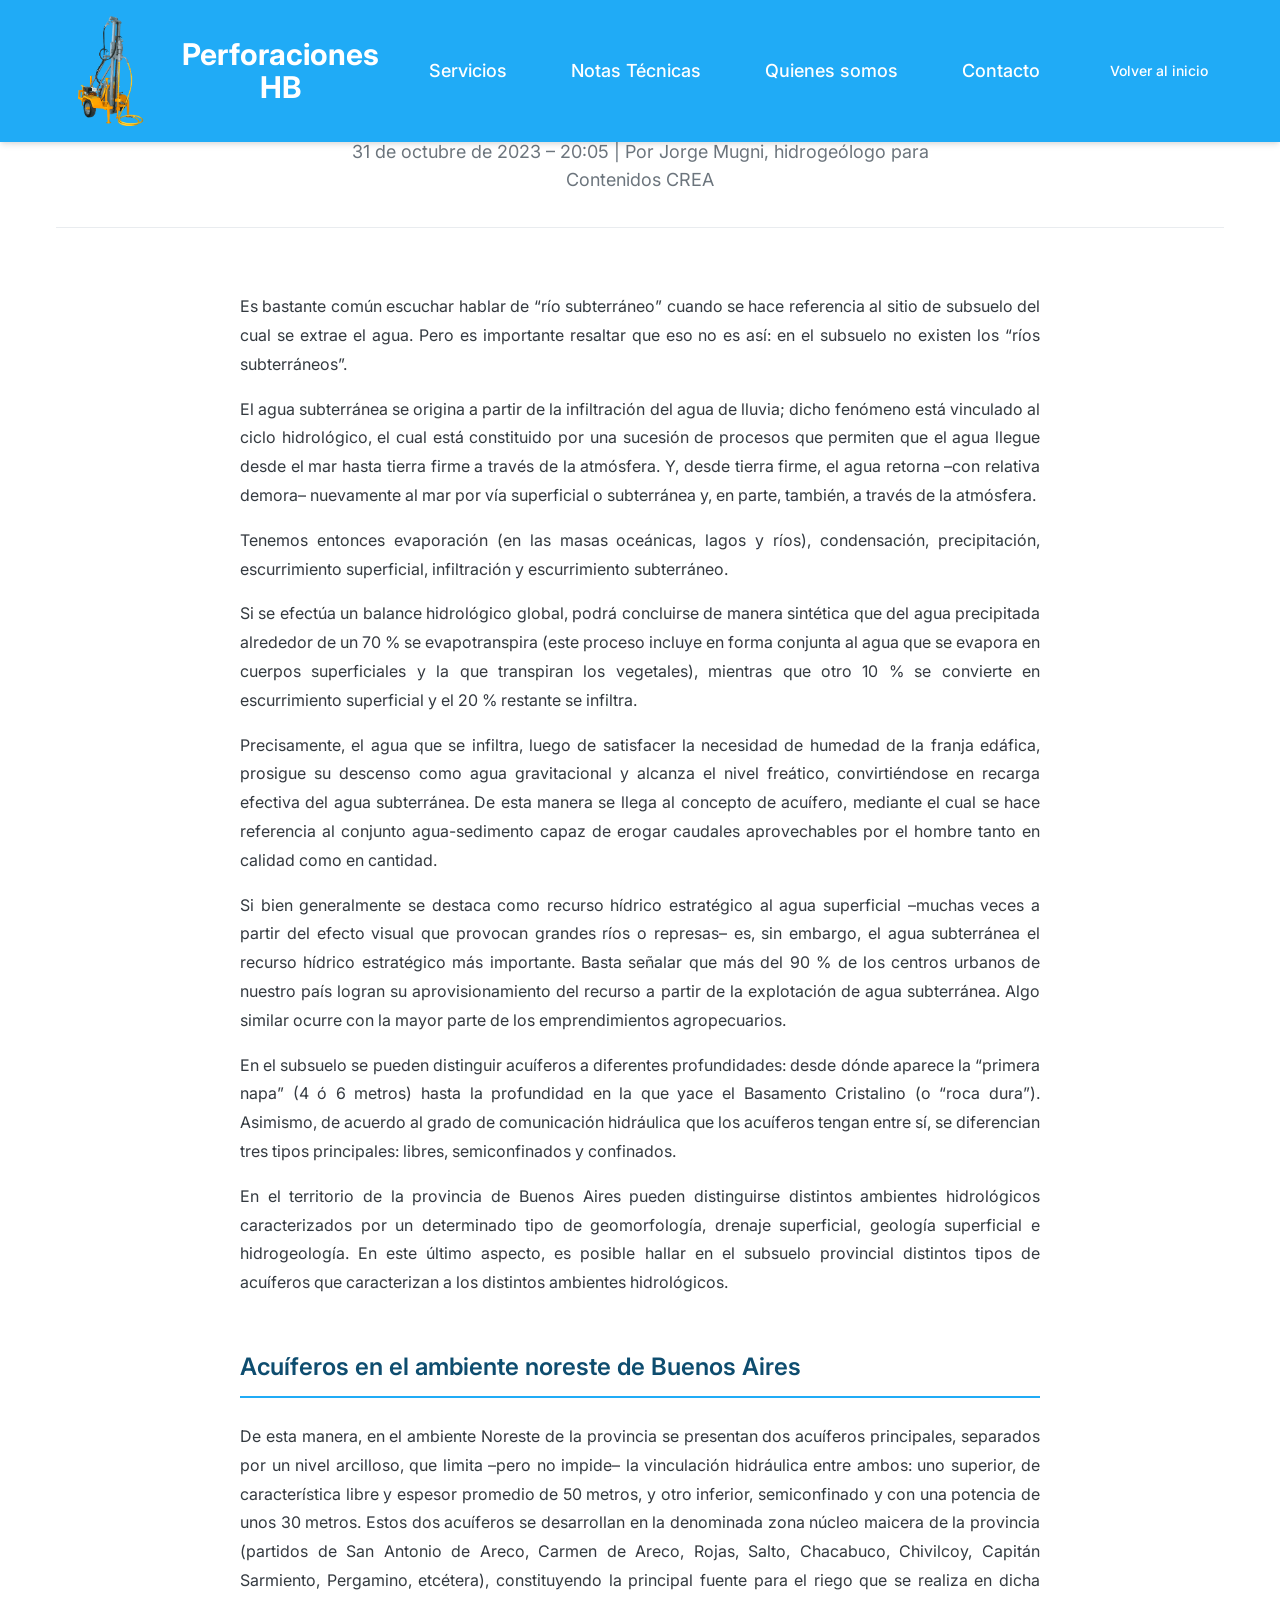
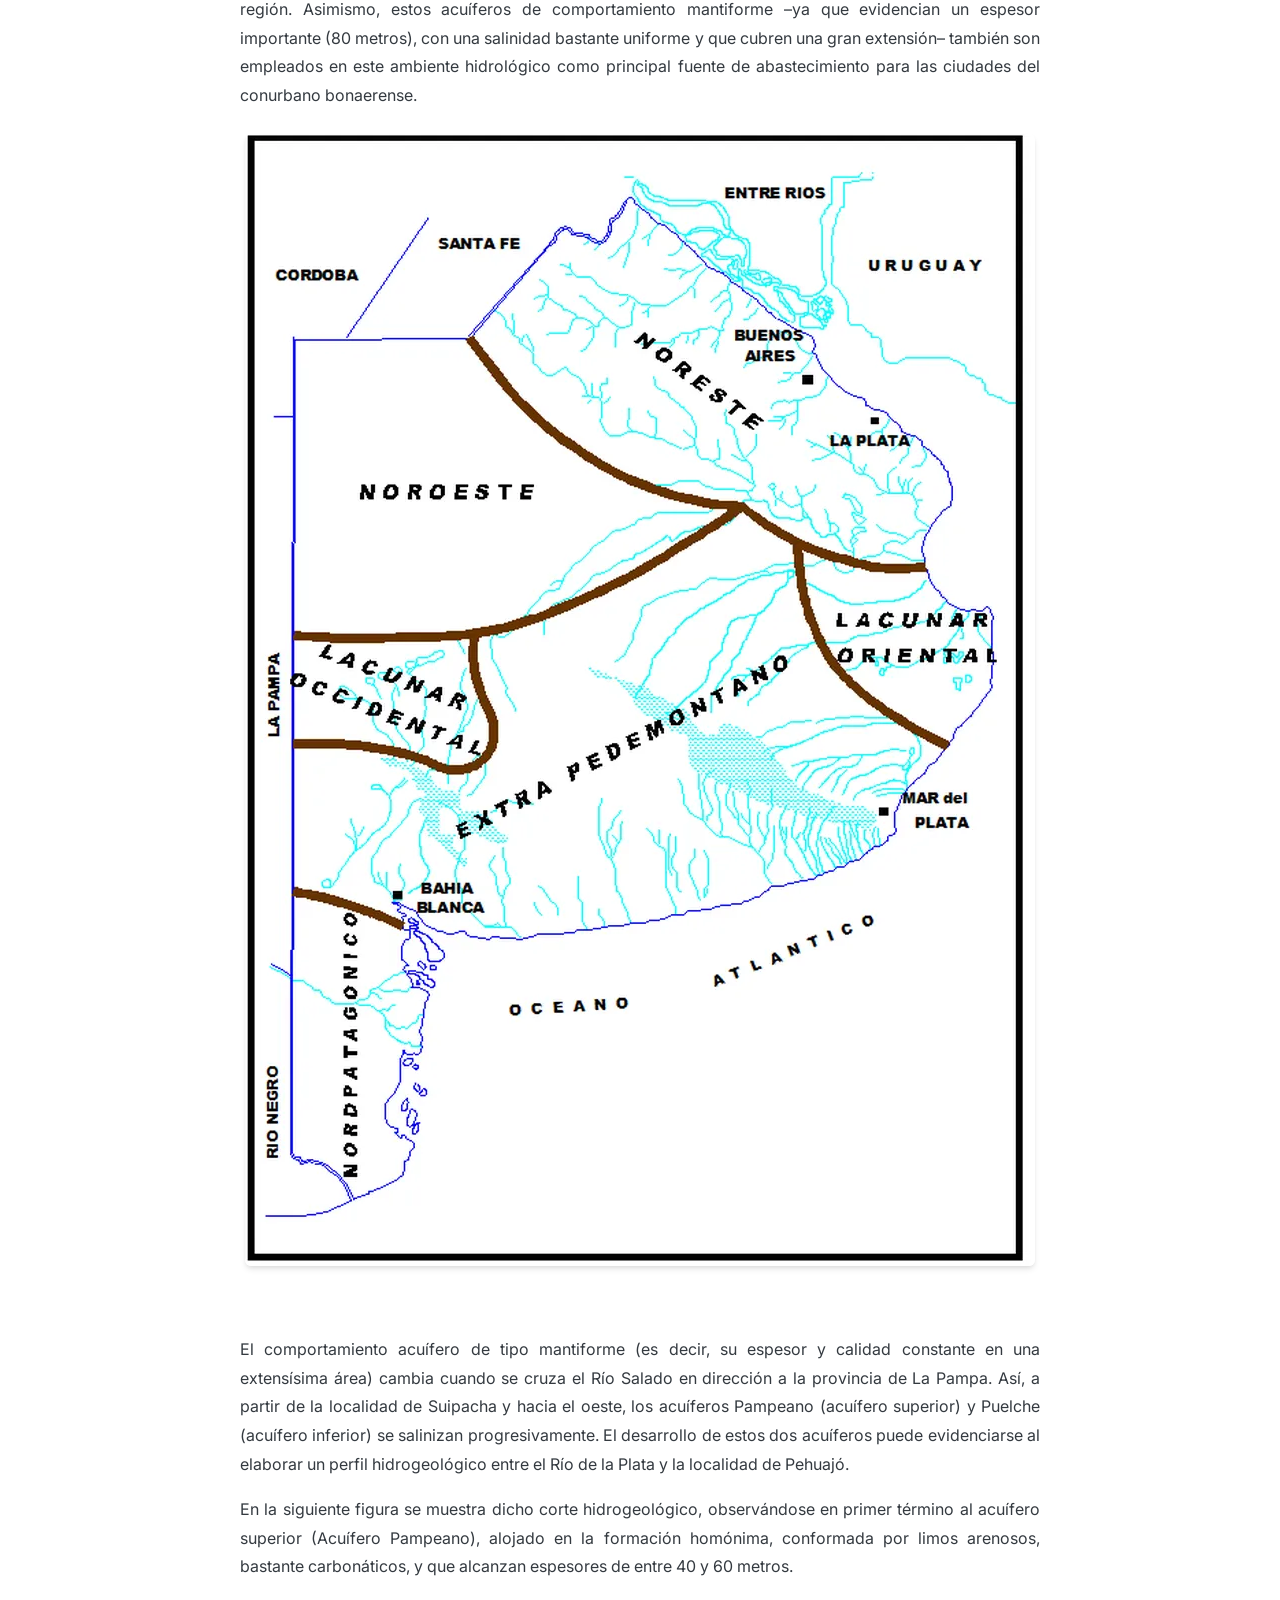
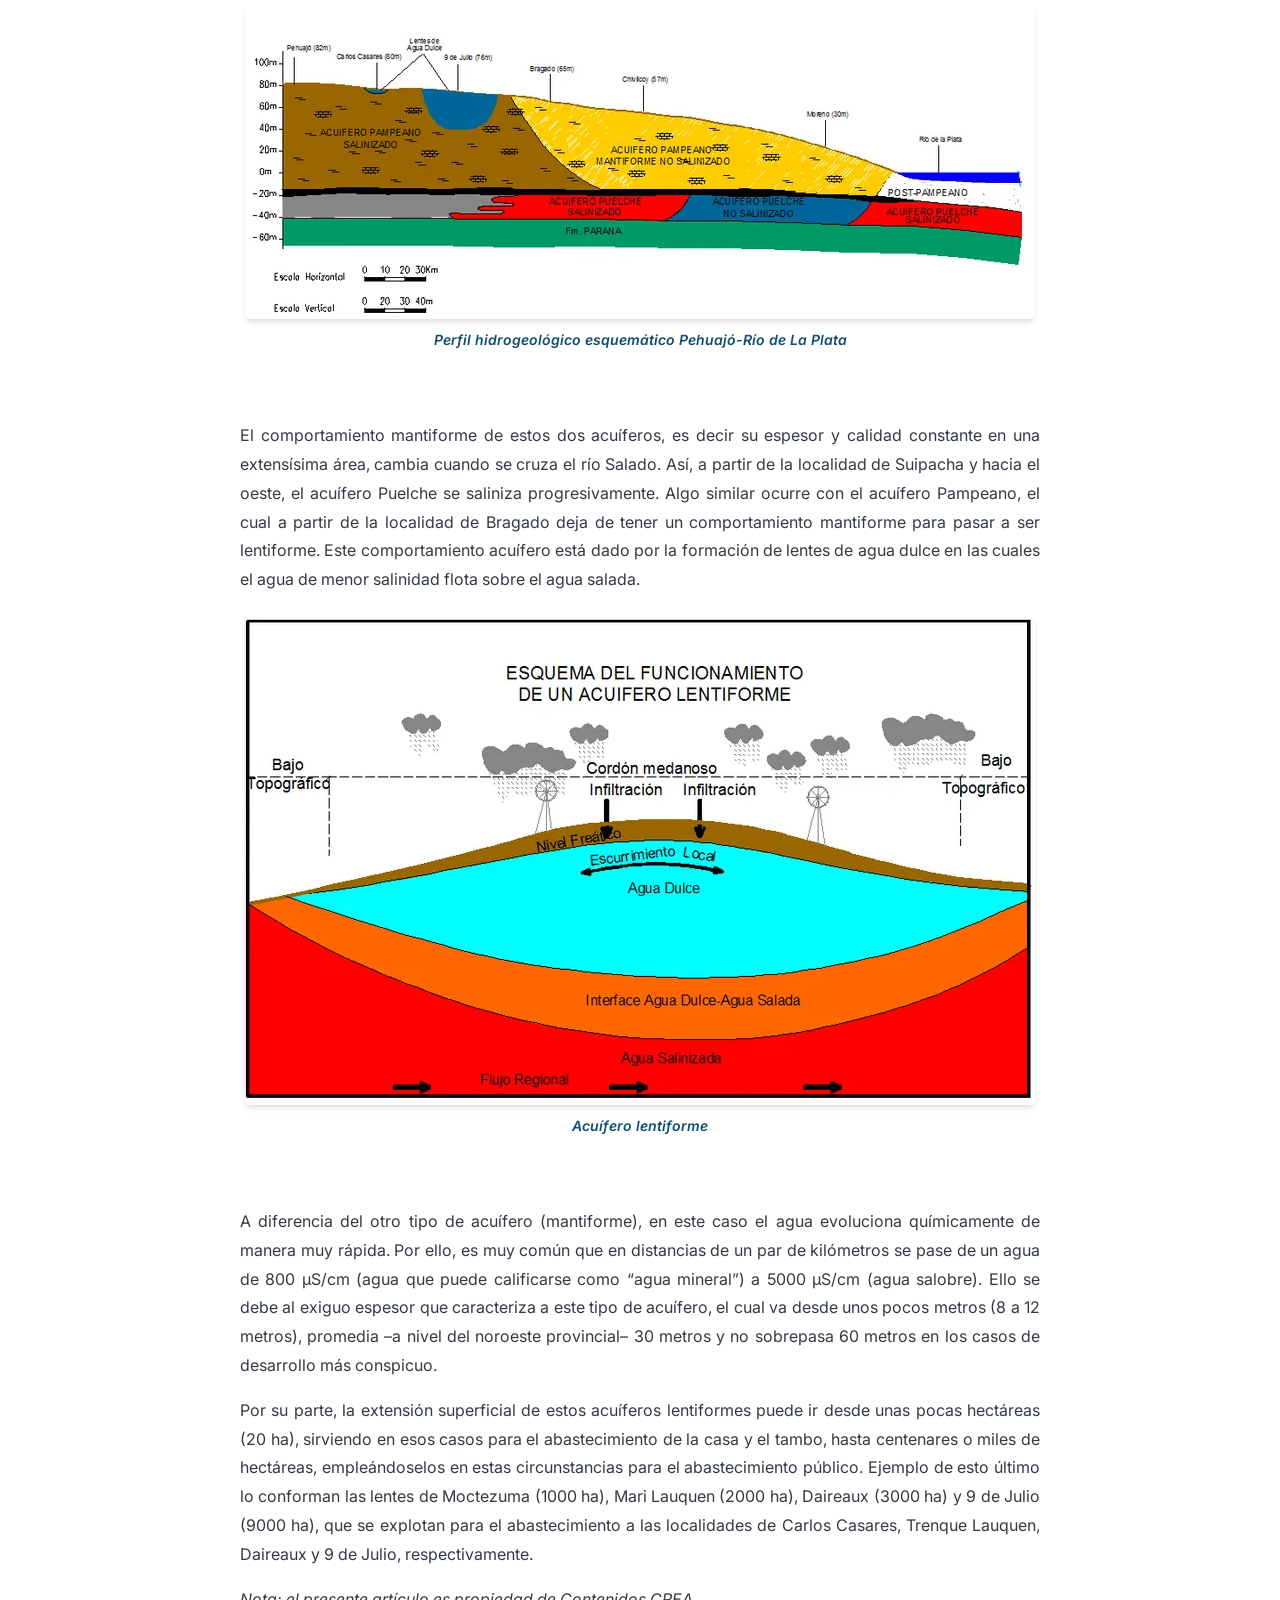
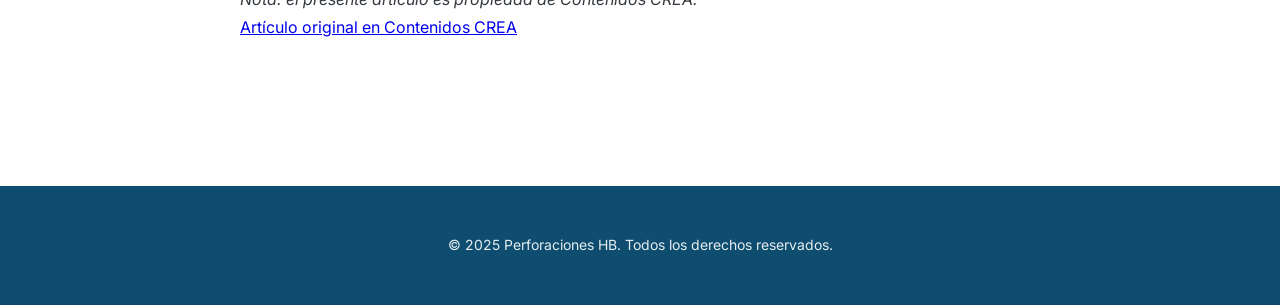
==== notas/acuiferos.html @ f80407e8 "Checkpoint before assistant change: Overhaul website appearance and add technical information pages " ====
<!DOCTYPE html>
<html lang="es">
<head>
    <meta charset="UTF-8">
    <meta name="viewport" content="width=device-width, initial-scale=1.0">
    <meta name="description" content="Información técnica sobre acuíferos - Perforaciones HB">
    <title>Acuíferos - Notas Técnicas | Perforaciones HB</title>

    <!-- Estilos CSS -->
    <link rel="stylesheet" href="../style.css">

    <!-- Google Fonts -->
    <link href="https://fonts.googleapis.com/css2?family=Inter:wght@300;400;500;600;700&display=swap" rel="stylesheet">

    <!-- Phosphor Icons -->
    
    <!-- Font Awesome -->
    <link rel="stylesheet" href="https://cdnjs.cloudflare.com/ajax/libs/font-awesome/6.5.1/css/all.min.css">
</head>
<body>
    <!-- Header con navegación -->
    <header class="header">
        <div class="container">
            <div class="header-content">
                <div class="logo-title-container">
                    <img src="../img/Drillmachine-papa.png" alt="Máquina de perforar" class="company-logo">
                    <div class="company-name">
                        <div class="company-name-line">Perforaciones</div>
                        <div class="company-name-line">HB</div>
                    </div>
                </div>
                <nav class="nav">
                    <ul class="nav-list">
                        <li><a href="../index.html#servicios" class="nav-link">Servicios</a></li>
                        <li><a href="../index.html#notas-tecnicas" class="nav-link">Notas Técnicas</a></li>
                        <li><a href="../index.html#fortalezas" class="nav-link">Quienes somos</a></li>
                        <li><a href="../index.html#contacto" class="nav-link">Contacto</a></li>
                    </ul>
                </nav>
                <a href="../index.html" class="back-button">
                    <i class="ph ph-arrow-left"></i>
                    Volver al inicio
                </a>
            </div>
        </div>
    </header>

    <!-- Contenido principal -->
    <main class="main">
        <section class="technical-note-content">
            <div class="container">
                <div class="note-header">
                    <h1 class="note-main-title">Acuíferos</h1>
                    <p class="note-subtitle">31 de octubre de 2023 – 20:05 | Por Jorge Mugni, hidrogeólogo para Contenidos CREA</p>
                </div>

                <div class="note-body">

                    <p>Es bastante común escuchar hablar de “río subterráneo” cuando se hace referencia al sitio de subsuelo del cual se extrae el agua. Pero es importante resaltar que eso no es así: en el subsuelo no existen los “ríos subterráneos”.</p>

                    <p>El agua subterránea se origina a partir de la infiltración del agua de lluvia; dicho fenómeno está vinculado al ciclo hidrológico, el cual está constituido por una sucesión de procesos que permiten que el agua llegue desde el mar hasta tierra firme a través de la atmósfera. Y, desde tierra firme, el agua retorna –con relativa demora– nuevamente al mar por vía superficial o subterránea y, en parte, también, a través de la atmósfera.</p>

                    <p>Tenemos entonces evaporación (en las masas oceánicas, lagos y ríos), condensación, precipitación, escurrimiento superficial, infiltración y escurrimiento subterráneo.</p>

                    <p>Si se efectúa un balance hidrológico global, podrá concluirse de manera sintética que del agua precipitada alrededor de un 70 % se evapotranspira (este proceso incluye en forma conjunta al agua que se evapora en cuerpos superficiales y la que transpiran los vegetales), mientras que otro 10 % se convierte en escurrimiento superficial y el 20 % restante se infiltra.</p>

                    <p>Precisamente, el agua que se infiltra, luego de satisfacer la necesidad de humedad de la franja edáfica, prosigue su descenso como agua gravitacional y alcanza el nivel freático, convirtiéndose en recarga efectiva del agua subterránea. De esta manera se llega al concepto de acuífero, mediante el cual se hace referencia al conjunto agua-sedimento capaz de erogar caudales aprovechables por el hombre tanto en calidad como en cantidad.</p>

                    <p>Si bien generalmente se destaca como recurso hídrico estratégico al agua superficial –muchas veces a partir del efecto visual que provocan grandes ríos o represas– es, sin embargo, el agua subterránea el recurso hídrico estratégico más importante. Basta señalar que más del 90 % de los centros urbanos de nuestro país logran su aprovisionamiento del recurso a partir de la explotación de agua subterránea. Algo similar ocurre con la mayor parte de los emprendimientos agropecuarios.</p>

                    <p>En el subsuelo se pueden distinguir acuíferos a diferentes profundidades: desde dónde aparece la “primera napa” (4 ó 6 metros) hasta la profundidad en la que yace el Basamento Cristalino (o “roca dura”). Asimismo, de acuerdo al grado de comunicación hidráulica que los acuíferos tengan entre sí, se diferencian tres tipos principales: libres, semiconfinados y confinados.</p>

                    <p>En el territorio de la provincia de Buenos Aires pueden distinguirse distintos ambientes hidrológicos caracterizados por un determinado tipo de geomorfología, drenaje superficial, geología superficial e hidrogeología. En este último aspecto, es posible hallar en el subsuelo provincial distintos tipos de acuíferos que caracterizan a los distintos ambientes hidrológicos.</p>

                    <h2>Acuíferos en el ambiente noreste de Buenos Aires</h2>
                    <p>De esta manera, en el ambiente Noreste de la provincia se presentan dos acuíferos principales, separados por un nivel arcilloso, que limita –pero no impide– la vinculación hidráulica entre ambos: uno superior, de característica libre y espesor promedio de 50 metros, y otro inferior, semiconfinado y con una potencia de unos 30 metros. Estos dos acuíferos se desarrollan en la denominada zona núcleo maicera de la provincia (partidos de San Antonio de Areco, Carmen de Areco, Rojas, Salto, Chacabuco, Chivilcoy, Capitán Sarmiento, Pergamino, etcétera), constituyendo la principal fuente para el riego que se realiza en dicha región. Asimismo, estos acuíferos de comportamiento mantiforme –ya que evidencian un espesor importante (80 metros), con una salinidad bastante uniforme y que cubren una gran extensión– también son empleados en este ambiente hidrológico como principal fuente de abastecimiento para las ciudades del conurbano bonaerense.</p>

                    <figure>
                        <img src="../img/Mapa_acuíferos.webp" alt="Mapa de acuíferos de la provincia de Buenos Aires">
                    </figure>

                    <p>&nbsp;</p>

                    <p>El comportamiento acuífero de tipo mantiforme (es decir, su espesor y calidad constante en una extensísima área) cambia cuando se cruza el Río Salado en dirección a la provincia de La Pampa. Así, a partir de la localidad de Suipacha y hacia el oeste, los acuíferos Pampeano (acuífero superior) y Puelche (acuífero inferior) se salinizan progresivamente. El desarrollo de estos dos acuíferos puede evidenciarse al elaborar un perfil hidrogeológico entre el Río de la Plata y la localidad de Pehuajó.</p>

                    <p>En la siguiente figura se muestra dicho corte hidrogeológico, observándose en primer término al acuífero superior (Acuífero Pampeano), alojado en la formación homónima, conformada por limos arenosos, bastante carbonáticos, y que alcanzan espesores de entre 40 y 60 metros.</p>

                    <figure>
                        <img src="../img/Perfil_hidrogeológico.webp" alt="Perfil hidrogeológico esquemático Pehuajó-Río de La Plata">
                        <figcaption><em><strong>Perfil hidrogeológico esquemático Pehuajó-Río de La Plata</strong></em></figcaption>
                    </figure>

                    <p>&nbsp;</p>

                    <p>El comportamiento mantiforme de estos dos acuíferos, es decir su espesor y calidad constante en una extensísima área, cambia cuando se cruza el río Salado. Así, a partir de la localidad de Suipacha y hacia el oeste, el acuífero Puelche se saliniza progresivamente. Algo similar ocurre con el acuífero Pampeano, el cual a partir de la localidad de Bragado deja de tener un comportamiento mantiforme para pasar a ser lentiforme. Este comportamiento acuífero está dado por la formación de lentes de agua dulce en las cuales el agua de menor salinidad flota sobre el agua salada.</p>

                    <figure>
                        <img src="../img/acuifero_lentiforme.webp" alt="Acuífero lentiforme">
                        <figcaption><em><strong>Acuífero lentiforme</strong></em></figcaption>
                    </figure>

                    <p>&nbsp;</p>

                    <p>A diferencia del otro tipo de acuífero (mantiforme), en este caso el agua evoluciona químicamente de manera muy rápida. Por ello, es muy común que en distancias de un par de kilómetros se pase de un agua de 800 µS/cm (agua que puede calificarse como “agua mineral”) a 5000 µS/cm (agua salobre). Ello se debe al exiguo espesor que caracteriza a este tipo de acuífero, el cual va desde unos pocos metros (8 a 12 metros), promedia –a nivel del noroeste provincial– 30 metros y no sobrepasa 60 metros en los casos de desarrollo más conspicuo.</p>

                    <p>Por su parte, la extensión superficial de estos acuíferos lentiformes puede ir desde unas pocas hectáreas (20 ha), sirviendo en esos casos para el abastecimiento de la casa y el tambo, hasta centenares o miles de hectáreas, empleándoselos en estas circunstancias para el abastecimiento público. Ejemplo de esto último lo conforman las lentes de Moctezuma (1000 ha), Mari Lauquen (2000 ha), Daireaux (3000 ha) y 9 de Julio (9000 ha), que se explotan para el abastecimiento a las localidades de Carlos Casares, Trenque Lauquen, Daireaux y 9 de Julio, respectivamente.</p>

                    <p>
                        <em>Nota: el presente artículo es propiedad de Contenidos CREA.</em><br>
                        <a href="https://www.contenidoscrea.org.ar/agricultura/riego-caracteristicas-los-acuiferos-bonaerenses-n5326790" target="_blank" rel="noopener">Artículo original en Contenidos CREA</a>
                    </p>

                </div>
            </div>
        </section>
    </main>

    <!-- Footer -->
    <footer class="footer">
        <div class="container">
            <p class="footer-text">
                © 2025 Perforaciones HB. Todos los derechos reservados.
            </p>
        </div>
    </footer>

    <!-- Scripts -->
    <script>
        

        // Smooth scroll para enlaces internos
        document.querySelectorAll('a[href^="../index.html#"]').forEach(link => {
            link.addEventListener('click', function(e) {
                e.preventDefault();
                window.location.href = this.href;
            });
        });
    </script>
</body>
</html>
---- style.css ----
/* Variables CSS para paleta de colores y configuración */
:root {
  /* Colores primarios */
  --primary-blue: #20ABF6;
  --primary-dark: #1C94D4;
  --primary-light: #21B3FF;

  /* Colores secundarios */
  --secondary-blue: #177CB3;
  --secondary-dark: #136491;
  --secondary-darker: #0E4D6F;

  /* Colores neutros */
  --white: #FFFFFF;
  --light-gray: #F8F9FA;
  --gray: #6C757D;
  --dark-gray: #343A40;
  --black: #000000;

  /* Colores de estado */
  --success: #28A745;
  --error: #DC3545;
  --warning: #FFC107;

  /* Tipografía */
  --font-family: 'Inter', -apple-system, BlinkMacSystemFont, 'Segoe UI', Roboto, sans-serif;
  --font-size-xs: 0.75rem;
  --font-size-sm: 0.875rem;
  --font-size-base: 1rem;
  --font-size-lg: 1.125rem;
  --font-size-xl: 1.25rem;
  --font-size-2xl: 1.5rem;
  --font-size-3xl: 1.875rem;
  --font-size-4xl: 2.25rem;

  /* Espaciado */
  --spacing-xs: 0.25rem;
  --spacing-sm: 0.5rem;
  --spacing-md: 1rem;
  --spacing-lg: 1.5rem;
  --spacing-xl: 2rem;
  --spacing-2xl: 3rem;
  --spacing-3xl: 4rem;

  /* Sombras */
  --shadow-sm: 0 1px 2px 0 rgba(0, 0, 0, 0.05);
  --shadow-md: 0 4px 6px -1px rgba(0, 0, 0, 0.1), 0 2px 4px -1px rgba(0, 0, 0, 0.06);
  --shadow-lg: 0 10px 15px -3px rgba(0, 0, 0, 0.1), 0 4px 6px -2px rgba(0, 0, 0, 0.05);

  /* Bordes */
  --border-radius: 0.375rem;
  --border-radius-lg: 0.5rem;
  --border-radius-full: 9999px;

  /* Transiciones */
  --transition: all 0.3s ease;
  --transition-fast: all 0.15s ease;
}

/* Reset y estilos base */
* {
  margin: 0;
  padding: 0;
  box-sizing: border-box;
}

html {
  scroll-behavior: smooth;
  overflow-x: hidden;
  width: 100%;
  height: 100%;
}

body {
  font-family: var(--font-family);
  font-size: var(--font-size-base);
  line-height: 1.6;
  color: var(--dark-gray);
  background-color: var(--white);
  overflow-x: hidden;
  width: 100%;
  margin: 0;
  padding: 0;
}

/* Contenedor principal */
.container {
  max-width: 1200px;
  margin: 0 auto;
  padding: 0 var(--spacing-md);
  width: 100%;
  box-sizing: border-box;
}

/* Header fijo */
.header {
  position: fixed;
  top: 0;
  left: 0;
  right: 0;
  background-color: var(--primary-blue);
  box-shadow: var(--shadow-md);
  z-index: 1000;
  transition: var(--transition);
}

.header-content {
  display: flex;
  align-items: center;
  justify-content: space-between;
  padding: var(--spacing-md) 0;
}

/* Contenedor del logo y título */
.logo-title-container {
  display: flex;
  align-items: center;
  gap: var(--spacing-md);
}

.company-logo {
  height: 110px;
  width: 110px;
  transition: var(--transition-fast);
  object-fit: contain;
}

.company-logo:hover {
  transform: scale(1.05);
}

.company-name {
  display: flex;
  flex-direction: column;
  align-items: center;
  text-align: center;
}

.company-name-line {
  font-size: var(--font-size-3xl);
  font-weight: 700;
  color: var(--white);
  line-height: 1.1;
}

/* Navegación */
.nav-list {
  display: flex;
  list-style: none;
  gap: var(--spacing-xl);
}

.nav-link {
  color: var(--white);
  text-decoration: none;
  font-weight: 500;
  font-size: var(--font-size-lg);
  transition: var(--transition-fast);
  padding: var(--spacing-sm) var(--spacing-md);
  border-radius: var(--border-radius);
}

.nav-link:hover {
  background-color: rgba(255, 255, 255, 0.1);
  transform: translateY(-1px);
}

/* Botón menú móvil */
.mobile-menu-btn {
  display: none;
  background: none;
  border: none;
  color: var(--white);
  font-size: var(--font-size-xl);
  cursor: pointer;
  padding: var(--spacing-sm);
  border-radius: var(--border-radius);
  transition: var(--transition-fast);
  position: relative;
  z-index: 1001;
}

.mobile-menu-btn:hover {
  background-color: rgba(255, 255, 255, 0.1);
}

/* Overlay para el menú móvil */
.nav-overlay {
  position: fixed;
  top: 0;
  left: 0;
  right: 0;
  bottom: 0;
  background-color: rgba(0, 0, 0, 0.5);
  z-index: 1002;
  opacity: 0;
  visibility: hidden;
  transition: all 0.3s ease;
  pointer-events: none;
}

.nav-overlay.active {
  opacity: 1;
  visibility: visible;
  pointer-events: auto;
}

/* Contenido principal */
.main {
  margin-top: 0;
  min-height: calc(100vh - 200px);
  display: flex;
  flex-direction: column;
}

@media (min-width: 769px) {
  .main {
    margin-top: 0;
    min-height: calc(100vh - 180px);
  }
}

/* Sección Hero */
.hero {
  background: linear-gradient(135deg, var(--primary-blue) 0%, var(--secondary-blue) 100%);
  color: var(--white);
  padding: var(--spacing-3xl) 0;
  padding-top: calc(160px + var(--spacing-xl));
  text-align: center;
  width: 100%;
  box-sizing: border-box;
  min-height: 70vh;
  display: flex;
  align-items: center;
}

@media (min-width: 769px) {
  .hero {
    padding-top: calc(140px + var(--spacing-xl));
    min-height: 60vh;
  }
}

.hero-content {
  max-width: 800px;
  margin: 0 auto;
}

.hero-title {
  font-size: var(--font-size-4xl);
  font-weight: 700;
  margin-bottom: var(--spacing-lg);
}

.hero-description {
  font-size: var(--font-size-lg);
  margin-bottom: var(--spacing-2xl);
  opacity: 0.9;
}

.cta-button {
  display: inline-block;
  background-color: var(--white);
  color: var(--primary-blue);
  padding: var(--spacing-md) var(--spacing-2xl);
  font-weight: 600;
  text-decoration: none;
  border-radius: var(--border-radius-full);
  transition: var(--transition);
  box-shadow: var(--shadow-lg);
}

.cta-button:hover {
  transform: translateY(-2px);
  box-shadow: 0 15px 25px -5px rgba(0, 0, 0, 0.2);
}

/* Títulos de sección */
.section-title {
  font-size: var(--font-size-3xl);
  font-weight: 700;
  text-align: center;
  margin-bottom: var(--spacing-2xl);
  color: var(--secondary-darker);
  position: relative;
}

.section-title::after {
  content: '';
  display: block;
  width: 80px;
  height: 4px;
  background: linear-gradient(90deg, var(--primary-blue), var(--primary-light));
  margin: var(--spacing-md) auto 0;
  border-radius: var(--border-radius-full);
}

/* Sección Servicios */
.services {
  padding: var(--spacing-3xl) 0;
  background-color: var(--light-gray);
  width: 100%;
  overflow-x: hidden;
}

/* Spoilers */
.service-spoiler {
  margin-bottom: var(--spacing-xl);
  background-color: var(--white);
  border-radius: var(--border-radius-lg);
  box-shadow: var(--shadow-sm);
  overflow: hidden;
  transition: var(--transition);
}

.service-spoiler:hover {
  box-shadow: var(--shadow-md);
}

.spoiler-header {
  display: flex;
  align-items: center;
  justify-content: space-between;
  width: 100%;
  padding: var(--spacing-xl);
  background: linear-gradient(135deg, var(--primary-blue), var(--primary-light));
  color: var(--white);
  border: none;
  cursor: pointer;
  transition: var(--transition);
  font-family: var(--font-family);
}

.spoiler-header:hover {
  background: linear-gradient(135deg, var(--primary-dark), var(--primary-blue));
}

.spoiler-header.active .spoiler-arrow i {
  transform: rotate(180deg);
}

.spoiler-title {
  display: flex;
  align-items: center;
  gap: var(--spacing-md);
}

.spoiler-title h3 {
  font-size: var(--font-size-2xl);
  font-weight: 600;
  margin: 0;
}

.spoiler-icon {
  width: 60px;
  height: 60px;
  background-color: rgba(255, 255, 255, 0.2);
  border-radius: var(--border-radius-full);
  display: flex;
  align-items: center;
  justify-content: center;
}

.spoiler-icon i {
  font-size: 1.5em; /* Reduced to match other sections */
}

.spoiler-arrow {
  transition: var(--transition);
}

.spoiler-arrow svg {
  width: 28px;
  height: 28px;
  transition: var(--transition);
}

.spoiler-content {
  max-height: 0;
  overflow: hidden;
  transition: max-height 0.6s cubic-bezier(0.25, 0.46, 0.45, 0.94), opacity 0.4s ease-in-out, padding 0.6s cubic-bezier(0.25, 0.46, 0.45, 0.94);
  background-color: var(--white);
  opacity: 0;
  padding: 0 var(--spacing-xl);
}

.spoiler-content.active {
  max-height: 3000px;
  padding: var(--spacing-xl);
  opacity: 1;
}

.services-grid {
  display: grid;
  grid-template-columns: repeat(auto-fit, minmax(320px, 1fr));
  gap: var(--spacing-xl);
  align-items: stretch;
}

.service-item {
  display: flex;
  flex-direction: column;
  height: 100%;
  align-items: stretch;
}

.service-title {
  font-size: var(--font-size-lg);
  font-weight: 600;
  margin: 0 0 var(--spacing-md) 0;
  color: var(--secondary-darker);
  text-align: center;
  line-height: 1.3;
  padding: var(--spacing-sm);
}

.service-card {
  perspective: 1000px;
  height: 300px;
  border-radius: var(--border-radius-lg);
}

.card-inner {
  position: relative;
  width: 100%;
  height: 100%;
  text-align: center;
  transition: transform 0.8s;
  transform-style: preserve-3d;
}

.service-card:hover .card-inner {
  transform: rotateY(180deg);
}

.card-front,
.card-back {
  position: absolute;
  width: 100%;
  height: 100%;
  -webkit-backface-visibility: hidden;
  backface-visibility: hidden;
  background-color: var(--white);
  border-radius: var(--border-radius-lg);
  box-shadow: var(--shadow-sm);
  padding: var(--spacing-lg);
  display: flex;
  flex-direction: column;
  justify-content: center;
  align-items: center;
  border-top: 4px solid var(--primary-blue);
}

.card-back {
  transform: rotateY(180deg);
  background: linear-gradient(135deg, var(--primary-blue), var(--secondary-blue));
  color: var(--white);
  border-top: 4px solid var(--white);
}

.card-back .service-title {
  color: var(--white);
  margin-bottom: var(--spacing-lg);
}

.card-back .service-icon {
  margin: 0 auto var(--spacing-lg);
}

.service-image {
  width: 100%;
  height: 350px;
  object-fit: contain;
  border-radius: var(--border-radius);
  box-shadow: var(--shadow-sm);
}

.service-icon {
  width: 120px;
  height: 120px;
  background: linear-gradient(135deg, var(--primary-blue), var(--primary-light));
  border-radius: var(--border-radius-full);
  display: flex;
  align-items: center;
  justify-content: center;
  margin: 0 auto var(--spacing-lg);
  color: var(--white);
}

.service-icon svg {
  width: 64px;
  height: 64px;
}



.card-back .service-description {
  color: var(--white);
  line-height: 1.7;
  font-size: var(--font-size-lg);
  text-align: center;
}

.card-front .service-description {
  color: var(--gray);
  line-height: 1.7;
}

/* Sección Notas Técnicas */
.technical-notes {
  padding: var(--spacing-3xl) 0;
  background-color: var(--white);
  width: 100%;
  overflow-x: hidden;
}

.notes-description {
  text-align: center;
  font-size: var(--font-size-lg);
  color: var(--gray);
  max-width: 600px;
  margin: 0 auto var(--spacing-2xl);
  line-height: 1.6;
}

.notes-grid {
  display: grid;
  grid-template-columns: repeat(auto-fit, minmax(320px, 1fr));
  gap: var(--spacing-xl);
  align-items: stretch;
}

.note-card {
  background-color: var(--white);
  border-radius: var(--border-radius-lg);
  box-shadow: var(--shadow-sm);
  transition: var(--transition);
  cursor: pointer;
  border: 1px solid #E9ECEF;
  overflow: hidden;
  height: 100%;
  display: flex;
  flex-direction: column;
}

.note-card:hover {
  transform: translateY(-4px);
  box-shadow: var(--shadow-lg);
  border-color: var(--primary-blue);
}

.note-content {
  padding: var(--spacing-xl);
  display: flex;
  flex-direction: column;
  height: 100%;
}

.note-title {
  font-size: var(--font-size-xl);
  font-weight: 600;
  color: var(--secondary-darker);
  margin-bottom: var(--spacing-md);
  line-height: 1.3;
}

.note-description {
  color: var(--gray);
  line-height: 1.6;
  flex-grow: 1;
  margin-bottom: var(--spacing-lg);
}

.note-footer {
  margin-top: auto;
  padding-top: var(--spacing-md);
  border-top: 1px solid #E9ECEF;
}

.read-more {
  color: var(--primary-blue);
  font-weight: 500;
  font-size: var(--font-size-sm);
  display: flex;
  align-items: center;
  gap: var(--spacing-xs);
  transition: var(--transition-fast);
}

.note-card:hover .read-more {
  color: var(--secondary-blue);
  transform: translateX(2px);
}

.read-more svg {
  width: 16px;
  height: 16px;
}

/* Estilos para páginas individuales de notas técnicas */
.back-button {
  display: flex;
  align-items: center;
  gap: var(--spacing-xs);
  color: var(--white);
  text-decoration: none;
  font-weight: 500;
  padding: var(--spacing-sm) var(--spacing-md);
  border-radius: var(--border-radius);
  transition: var(--transition-fast);
  font-size: var(--font-size-sm);
}

.back-button:hover {
  background-color: rgba(255, 255, 255, 0.1);
  transform: translateX(-2px);
}

.back-button svg {
  width: 16px;
  height: 16px;
}

.technical-note-content {
  padding: var(--spacing-3xl) 0;
  min-height: calc(100vh - 200px);
}

.note-header {
  text-align: center;
  margin-bottom: var(--spacing-3xl);
  padding-bottom: var(--spacing-xl);
  border-bottom: 1px solid #E9ECEF;
}

.note-main-title {
  font-size: var(--font-size-4xl);
  font-weight: 700;
  color: var(--secondary-darker);
  margin-bottom: var(--spacing-md);
}

.note-subtitle {
  font-size: var(--font-size-lg);
  color: var(--gray);
  max-width: 600px;
  margin: 0 auto;
  line-height: 1.6;
}

.note-body {
  max-width: 800px;
  margin: 0 auto;
  line-height: 1.8;
}

.note-body h2 {
  font-size: var(--font-size-2xl);
  font-weight: 600;
  color: var(--secondary-darker);
  margin: var(--spacing-2xl) 0 var(--spacing-lg);
  padding-bottom: var(--spacing-sm);
  border-bottom: 2px solid var(--primary-blue);
}

.note-body h3 {
  font-size: var(--font-size-xl);
  font-weight: 600;
  color: var(--secondary-dark);
  margin: var(--spacing-xl) 0 var(--spacing-md);
}

.note-body h4 {
  font-size: var(--font-size-lg);
  font-weight: 600;
  color: var(--secondary-blue);
  margin: var(--spacing-lg) 0 var(--spacing-sm);
}

.note-body h5 {
  font-size: var(--font-size-base);
  font-weight: 600;
  color: var(--secondary-blue);
  margin: var(--spacing-md) 0 var(--spacing-sm);
}

.note-body p {
  margin-bottom: var(--spacing-md);
  color: var(--dark-gray);
  text-align: justify;
}

.note-body ul, .note-body ol {
  margin: var(--spacing-md) 0;
  padding-left: var(--spacing-xl);
}

.note-body li {
  margin-bottom: var(--spacing-xs);
  color: var(--dark-gray);
}

.note-body strong {
  color: var(--secondary-darker);
  font-weight: 600;
}

.note-body ul li::marker {
  color: var(--primary-blue);
}

.note-body ol li::marker {
  color: var(--primary-blue);
  font-weight: 600;
}

/* Responsive para notas técnicas */
@media (max-width: 768px) {

  /* Prevenir overflow horizontal */
  html, body {
    overflow-x: hidden;
    width: 100%;
    max-width: 100%;
  }

  .container {
    max-width: 100%;
    width: 100%;
    overflow-x: hidden;
    padding: 0 var(--spacing-md);
    box-sizing: border-box;
  }

  /* Header móvil */
  .header {
    width: 100%;
    max-width: 100%;
    overflow: hidden;
    position: fixed;
    z-index: 1000;
  }

  .header-content {
    padding: var(--spacing-sm) 0;
    position: relative;
    width: 100%;
    max-width: 100%;
    overflow: hidden;
  }

  .logo-title-container {
    gap: var(--spacing-sm);
    flex: 1;
    min-width: 0;
  }

  .company-logo {
    height: 95px;
    width: 95px;
  }

  .company-name-line {
    font-size: var(--font-size-2xl);
  }

  .nav {
    display: none;
    position: fixed;
    top: 0;
    left: 0;
    right: 0;
    width: 100vw;
    height: 100vh;
    background-color: var(--primary-blue);
    z-index: 1003;
    padding-top: 140px;
    box-sizing: border-box;
    opacity: 0;
    visibility: hidden;
    transition: all 0.3s ease-in-out;
    overflow-y: auto;
    overflow-x: hidden;
  }

  .nav.active {
    display: block;
    opacity: 1;
    visibility: visible;
  }

  .nav-list {
    flex-direction: column;
    gap: 0;
    padding: var(--spacing-md) 0;
    margin: 0;
    width: 100%;
  }

  .nav-link {
    display: block;
    padding: var(--spacing-lg) var(--spacing-xl);
    border-bottom: 1px solid rgba(255, 255, 255, 0.1);
    width: 100%;
    text-align: left;
    transition: all 0.2s ease;
  }

  .nav-link:hover {
    background-color: rgba(255, 255, 255, 0.15);
    padding-left: calc(var(--spacing-xl) + var(--spacing-sm));
  }

  .nav-link:last-child {
    border-bottom: none;
  }

  .mobile-menu-btn {
    display: flex;
    flex-shrink: 0;
    align-items: center;
    justify-content: center;
    position: relative;
    z-index: 1001;
  }

  /* Hero móvil */
  .hero {
    padding: var(--spacing-lg) 0;
    padding-top: calc(120px + var(--spacing-sm));
    min-height: 50vh;
  }

  .hero-title {
    font-size: var(--font-size-2xl);
    margin-bottom: var(--spacing-xl);
  }

  .hero-description {
    font-size: var(--font-size-base);
    margin-bottom: var(--spacing-2xl);
  }

  /* Secciones móvil */
  .services,
  .strengths,
  .contact {
    padding: var(--spacing-2xl) 0;
  }

  .section-title {
    font-size: var(--font-size-2xl);
  }

  /* Servicios móvil */
  .service-spoiler {
    margin-bottom: var(--spacing-lg);
  }

  .spoiler-header {
    padding: var(--spacing-lg);
  }

  .spoiler-title h3 {
    font-size: var(--font-size-2xl);
  }

  .spoiler-content.active {
    padding: var(--spacing-lg);
  }

  .services-grid {
    grid-template-columns: 1fr;
    gap: var(--spacing-lg);
  }

  .service-card {
    height: 240px;
  }

  .card-front,
  .card-back {
    padding: var(--spacing-sm);
  }

  .service-icon {
    width: 80px;
    height: 80px;
  }

  .service-icon svg {
    width: 40px;
    height: 40px;
  }

  .service-title {
    font-size: var(--font-size-lg);
    padding: var(--spacing-xs) var(--spacing-sm);
  }

  .card-back .service-description {
    font-size: var(--font-size-base);
    line-height: 1.5;
  }

  .disclaimer {
    padding: var(--spacing-md);
    margin-bottom: var(--spacing-md);
  }

  .disclaimer-text {
    font-size: var(--font-size-xs);
  }

  /* Fortalezas móvil */
  .strength-item {
    flex-direction: column;
    text-align: center;
    gap: var(--spacing-lg);
  }

  .strength-icon {
    align-self: center;
  }

  /* Notas técnicas móvil */
  .notes-grid {
    grid-template-columns: 1fr;
    gap: var(--spacing-lg);
  }

  .note-content {
    padding: var(--spacing-lg);
  }

  .note-title {
    font-size: var(--font-size-lg);
  }

  .notes-description {
    font-size: var(--font-size-base);
    margin-bottom: var(--spacing-xl);
  }

  /* Contacto móvil */
  .contact-content {
    display: flex !important;
    flex-direction: column !important;
    gap: var(--spacing-xl);
  }

  .contact-info {
    width: 100%;
    order: 1;
  }

  .contact-form-container {
    width: 100%;
    order: 2;
    padding: var(--spacing-lg);
  }

  .contact-item {
    flex-direction: row;
    text-align: left;
    gap: var(--spacing-md);
    padding: var(--spacing-md);
  }
}

@media (max-width: 480px) {
  .container {
    padding: 0 var(--spacing-sm);
  }

  /* Asegurar que el header no cause overflow */
  .header-content {
    flex-wrap: nowrap;
    justify-content: space-between;
    align-items: center;
  }

  .logo-title-container {
    flex: 1;
    min-width: 0;
    max-width: calc(100% - 60px);
  }

  .company-logo {
    height: 80px;
    width: 80px;
  }

  .company-name-line {
    font-size: var(--font-size-lg);
  }

  .mobile-menu-btn {
    width: 44px;
    height: 44px;
    display: flex;
    align-items: center;
    justify-content: center;
    flex-shrink: 0;
    z-index: 1001;
  }

  .nav {
    position: fixed;
    top: 0;
    left: 0;
    right: 0;
    width: 100vw;
    height: 100vh;
    background-color: var(--primary-blue);
    z-index: 1003;
    padding-top: 120px;
    box-sizing: border-box;
    opacity: 0;
    visibility: hidden;
    transition: all 0.3s ease-in-out;
    overflow-y: auto;
    overflow-x: hidden;
  }

  .nav.active {
    display: block;
    opacity: 1;
    visibility: visible;
  }

  .hero {
    padding: var(--spacing-md) 0;
    padding-top: calc(110px + var(--spacing-sm));
    min-height: 45vh;
  }

  .hero-title {
    font-size: var(--font-size-xl);
    margin-bottom: var(--spacing-md);
  }

  .hero-description {
    font-size: var(--font-size-sm);
    margin-bottom: var(--spacing-lg);
  }

  .section-title {
    font-size: var(--font-size-xl);
  }

  .spoiler-header {
    padding: var(--spacing-md);
  }

  .spoiler-title h3 {
    font-size: var(--font-size-lg);
  }

  .spoiler-icon {
    width: 45px;
    height: 45px;
  }

  .spoiler-icon i {
    font-size: 1.25rem;  }

  .spoiler-content.active {
    padding: var(--spacing-md);
  }

  .service-card {
    height: 180px;
  }

  .card-front,
  .card-back {
    padding: var(--spacing-xs);
  }

  .service-icon {
    width: 70px;
    height: 70px;
  }

  .service-icon svg {
    width: 36px;
    height: 36px;
  }

  .service-title {
    font-size: var(--font-size-sm);
    padding: var(--spacing-xs);
  }

  .card-back .service-description {
    font-size: var(--font-size-xs);
    line-height: 1.4;
  }

  .strength-item {
    padding: var(--spacing-md);
  }

  .contact-form-container {
    padding: var(--spacing-md);
  }

  /* Imágenes aún más pequeñas en pantallas muy pequeñas */
  .note-body img {
    max-width: calc(100vw - 1rem);
  }
}

/* Animaciones adicionales */
@keyframes fadeInUp {
  from {
    opacity: 0;
    transform: translateY(30px);
  }

  to {
    opacity: 1;
    transform: translateY(0);
  }
}

.service-card {
  animation: fadeInUp 0.6s ease-out;
}

.service-card:nth-child(1) {
  animation-delay: 0.1s;
}

.service-card:nth-child(2) {
  animation-delay: 0.2s;
}

.service-card:nth-child(3) {
  animation-delay: 0.3s;
}

.service-card:nth-child(4) {
  animation-delay: 0.4s;
}

.service-card:nth-child(5) {
  animation-delay: 0.5s;
}

.service-card:nth-child(6) {
  animation-delay: 0.6s;
}

/* Estados de carga */
.loading {
  pointer-events: none;
}

/* Botón flotante de WhatsApp */
.whatsapp-float {
  position: fixed;
  bottom: 30px;
  right: 30px;
  background: linear-gradient(135deg, #25D366, #128C7E);
  color: var(--white);
  border-radius: var(--border-radius-full);
  width: 60px;
  height: 60px;
  display: flex;
  align-items: center;
  justify-content: center;
  box-shadow: var(--shadow-lg);
  z-index: 999999;
  text-decoration: none;
  transition: var(--transition);
  border: none;
  cursor: pointer;
}

/* Ocultar reCAPTCHA completamente */
.grecaptcha-badge {
  visibility: hidden !important;
  opacity: 0 !important;
  pointer-events: none !important;
  display: none !important;
}

.whatsapp-float:hover {
  transform: translateY(-3px) scale(1.05);
  box-shadow: 0 15px 30px -5px rgba(37, 211, 102, 0.4);
  background: linear-gradient(135deg, #128C7E, #075E54);
}

.whatsapp-float svg {
  width: 28px;
  height: 28px;
  fill: currentColor;
}

.whatsapp-float:active {
  transform: translateY(-1px) scale(1.02);
}

/* Animación de entrada para el botón de WhatsApp */
@keyframes whatsappBounce {
  0%, 20%, 53%, 80%, 100% {
    transform: translate3d(0, 0, 0);
  }
  40%, 43% {
    transform: translate3d(0, -10px, 0);
  }
  70% {
    transform: translate3d(0, -5px, 0);
  }
  90% {
    transform: translate3d(0, -2px, 0);
  }
}

.whatsapp-float.animate-entrance {
  animation: whatsappBounce 2s ease-in-out;
}

/* Estilos responsive para imágenes en páginas de notas */
.note-body img {
  max-width: 100%;
  height: auto;
  display: block;
  margin: var(--spacing-lg) auto;
  border-radius: var(--border-radius);
  box-shadow: var(--shadow-md);
}

.note-body figure {
  margin: var(--spacing-lg) 0;
  text-align: center;
}

.note-body figure img {
  margin-bottom: var(--spacing-sm);
}

.note-body figcaption {
  font-size: var(--font-size-sm);
  color: var(--gray);
  font-style: italic;
  text-align: center;
}

/* Responsive para botón de WhatsApp */
@media (max-width: 768px) {
  .whatsapp-float {
    bottom: 20px;
    right: 20px;
    width: 55px;
    height: 55px;
  }

  .whatsapp-float svg {
    width: 26px;
    height: 26px;
  }

  /* Ajustar reCAPTCHA en móvil */
  .grecaptcha-badge {
    bottom: 70px !important;
    right: 10px !important;
    transform: scale(0.7) !important;
    transform-origin: bottom right !important;
  }

  /* Asegurar que las imágenes en notas técnicas sean completamente responsivas */
  .note-body img {
    max-width: calc(100vw - 2rem);
    width: 100%;
  }
}

@media (max-width: 480px) {
  .whatsapp-float {
    bottom: 15px;
    right: 15px;
    width: 50px;
    height: 50px;
  }

  .whatsapp-float svg {
    width: 24px;
    height: 24px;
  }

  /* Ajustar reCAPTCHA en pantallas muy pequeñas */
  .grecaptcha-badge {
    bottom: 65px !important;
    right: 8px !important;
    transform: scale(0.65) !important;
    transform-origin: bottom right !important;
  }

  .hero-title {
    font-size: var(--font-size-xl);
  }
}

/* Footer */
.footer {
  background-color: var(--secondary-darker);
  color: var(--white);
  padding: var(--spacing-2xl) 0;
  text-align: center;
  margin-top: var(--spacing-3xl);
  width: 100%;
  position: relative;
  z-index: 10;
}

.disclaimer {
  background-color: rgba(255, 255, 255, 0.1);
  padding: var(--spacing-lg);
  margin-bottom: var(--spacing-lg);
  border-radius: var(--border-radius);
  border-left: 4px solid var(--primary-light);
}

.disclaimer-text {
  font-size: var(--font-size-xs);
  line-height: 1.5;
  margin: 0;
  text-align: left;
  opacity: 0.9;
}

.footer-text {
  font-size: var(--font-size-sm);
  opacity: 0.9;
  margin: 0;
  font-weight: 400;
}

/* Sección Fortalezas */
.strengths {
  padding: var(--spacing-3xl) 0;
  background-color: var(--light-gray);
  width: 100%;
  overflow-x: hidden;
}

.strengths-content {
  max-width: 800px;
  margin: 0 auto;
}

.strengths-text {
  display: flex;
  flex-direction: column;
  gap: var(--spacing-2xl);
}

.strength-item {
  display: flex;
  align-items: flex-start;
  gap: var(--spacing-lg);
  padding: var(--spacing-xl);
  background-color: var(--white);
  border-radius: var(--border-radius-lg);
  box-shadow: var(--shadow-sm);
  transition: var(--transition);
}

.strength-item:hover {
  transform: translateY(-2px);
  box-shadow: var(--shadow-md);
}

.strength-icon {
  width: 60px;
  height: 60px;
  background: linear-gradient(135deg, var(--primary-blue), var(--primary-light));
  border-radius: var(--border-radius-full);
  display: flex;
  align-items: center;
  justify-content: center;
  color: var(--white);
  flex-shrink: 0;
}

.strength-icon i {
  font-size: 1.8em;
}

.strength-content h3 {
  font-size: var(--font-size-xl);
  font-weight: 600;
  color: var(--secondary-darker);
  margin-bottom: var(--spacing-sm);
}

.strength-content p {
  color: var(--gray);
  line-height: 1.6;
}

/* Sección Contacto */
.contact {
  padding: var(--spacing-3xl) 0;
  padding-bottom: var(--spacing-2xl);
  background-color: var(--white);
  width: 100%;
  overflow-x: hidden;
}

.contact-content {
  display: grid;
  grid-template-columns: 1fr 1fr;
  gap: var(--spacing-3xl);
  align-items: start;
}

.contact-info h3 {
  font-size: var(--font-size-2xl);
  font-weight: 600;
  color: var(--secondary-darker);
  margin-bottom: var(--spacing-xl);
}

.contact-item {
  display: flex;
  align-items: center;
  gap: var(--spacing-lg);
  padding: var(--spacing-lg);
  background-color: var(--light-gray);
  border-radius: var(--border-radius-lg);
  margin-bottom: var(--spacing-lg);
  transition: var(--transition);
}

.contact-item:hover {
  transform: translateX(5px);
  box-shadow: var(--shadow-sm);
}

.contact-icon {
  width: 50px;
  height: 50px;
  background: linear-gradient(135deg, var(--primary-blue), var(--primary-light));
  border-radius: var(--border-radius-full);
  display: flex;
  align-items: center;
  justify-content: center;
  color: var(--white);
}

.contact-icon i {
  font-size: 1.5em;
}

.contact-details h4 {
  font-size: var(--font-size-lg);
  font-weight: 600;
  color: var(--secondary-darker);
  margin-bottom: var(--spacing-xs);
}

.contact-link {
  color: var(--primary-blue);
  text-decoration: none;
  font-weight: 500;
  transition: var(--transition-fast);
}

.contact-link:hover {
  color: var(--secondary-blue);
  text-decoration: underline;
}

/* Formulario de contacto */
.contact-form-container {
  background-color: var(--light-gray);
  padding: var(--spacing-2xl);
  border-radius: var(--border-radius-lg);
  box-shadow: var(--shadow-sm);
}

.contact-form {
  display: flex;
  flex-direction: column;
  gap: var(--spacing-lg);
}

.form-group {
  display: flex;
  flex-direction: column;
  gap: var(--spacing-xs);
}

.form-label {
  font-weight: 500;
  color: var(--secondary-darker);
  font-size: var(--font-size-sm);
}

.form-input,
.form-textarea {
  padding: var(--spacing-md);
  border: 1px solid #E9ECEF;
  border-radius: var(--border-radius);
  font-family: var(--font-family);
  font-size: var(--font-size-base);
  transition: var(--transition-fast);
  background-color: var(--white);
}

.form-input:focus,
.form-textarea:focus {
  outline: none;
  border-color: var(--primary-blue);
  box-shadow: 0 0 0 3px rgba(32, 171, 246, 0.1);
}

.form-textarea {
  resize: vertical;
  min-height: 120px;
}

.submit-button {
  background: linear-gradient(135deg, var(--primary-blue), var(--primary-light));
  color: var(--white);
  border: none;
  padding: var(--spacing-md) var(--spacing-2xl);
  border-radius: var(--border-radius-full);
  font-weight: 600;
  font-size: var(--font-size-base);
  cursor: pointer;
  transition: var(--transition);
  position: relative;
  overflow: hidden;
}

.submit-button:hover:not(:disabled) {
  transform: translateY(-2px);
  box-shadow: var(--shadow-lg);
}

.submit-button:disabled {
  opacity: 0.7;
  cursor: not-allowed;
}

.button-text,
.button-loader {
  transition: var(--transition-fast);
}

.submit-button.loading .button-text {
  opacity: 0;
}

.submit-button.loading .button-loader {
  opacity: 1;
}

.button-loader {
  opacity: 0;
  position: absolute;
  top: 50%;
  left: 50%;
  transform: translate(-50%, -50%);
}

/* Mensajes del formulario */
.form-message {
  display: none;
  align-items: center;
  gap: var(--spacing-sm);
  padding: var(--spacing-md);
  border-radius: var(--border-radius);
  margin-top: var(--spacing-lg);
}

.form-message.show {
  display: flex;
}

.form-message.success {
  background-color: #D4EDDA;
  color: var(--success);
  border: 1px solid #C3E6CB;
}

.form-message.error {
  background-color: #F8D7DA;
  color: var(--error);
  border: 1px solid #F5C6CB;
}

.form-message svg {
  width: 20px;
  height: 20px;
}

.error-message {
  color: var(--error);
  font-size: var(--font-size-xs);
  margin-top: var(--spacing-xs);
  display: none;
}

.error-message.show {
  display: block;
}

/* Accesibilidad */
@media (prefers-reduced-motion: reduce) {
  * {
    animation-duration: 0.01ms !important;
    animation-iteration-count: 1 !important;
    transition-duration: 0.01ms !important;
    scroll-behavior: auto !important;
  }

  .whatsapp-float.animate-entrance {
    animation: none;
  }
}

/* Mejoras de contraste para accesibilidad */
@media (prefers-contrast: high) {
  .service-card {
    border: 2px solid var(--dark-gray);
  }

  .contact-item {
    border: 2px solid var(--dark-gray);
  }
}
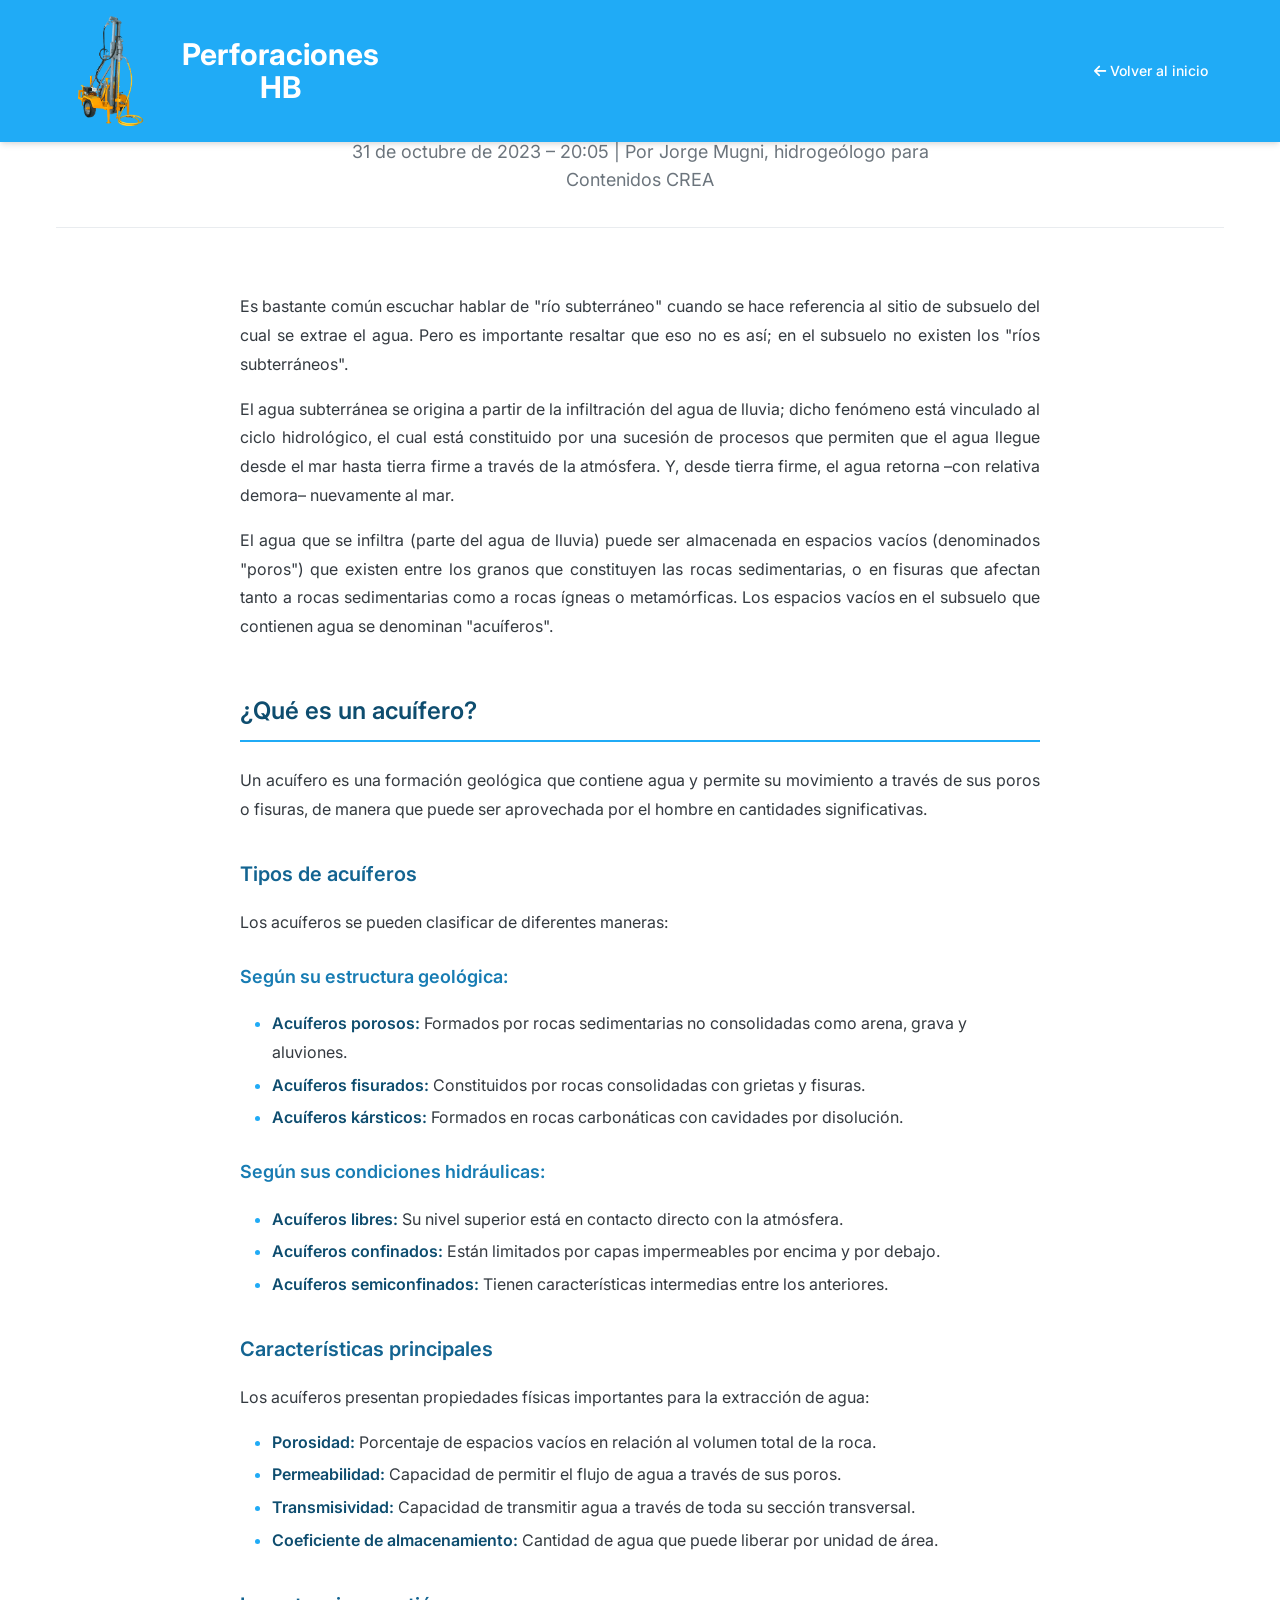
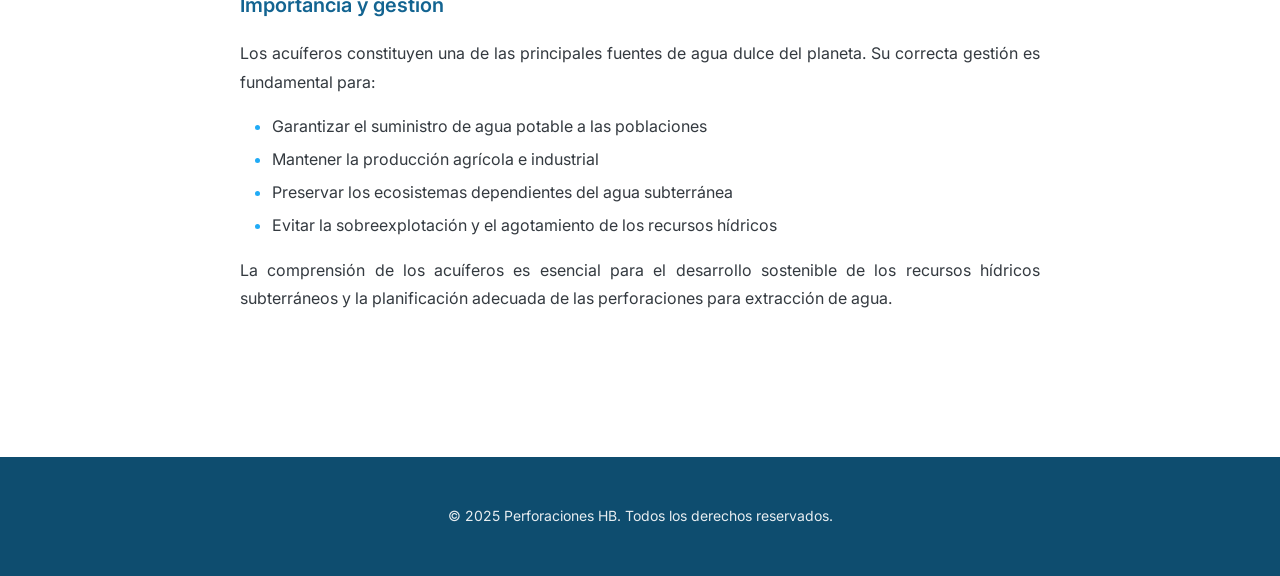
==== commit dafc3978: "Assistant checkpoint: Arreglar estructura de header y cambiar navegación Assistant generated file ch" ====
--- a/notas/acuiferos.html
+++ b/notas/acuiferos.html
@@ -12,14 +12,12 @@
     <!-- Google Fonts -->
     <link href="https://fonts.googleapis.com/css2?family=Inter:wght@300;400;500;600;700&display=swap" rel="stylesheet">
 
-    <!-- Phosphor Icons -->
-    
     <!-- Font Awesome -->
     <link rel="stylesheet" href="https://cdnjs.cloudflare.com/ajax/libs/font-awesome/6.5.1/css/all.min.css">
 </head>
 <body>
-    <!-- Header con navegación -->
-    <header class="header">
+    <!-- Header fijo con navegación -->
+    <header class="header" id="header">
         <div class="container">
             <div class="header-content">
                 <div class="logo-title-container">
@@ -29,18 +27,14 @@
                         <div class="company-name-line">HB</div>
                     </div>
                 </div>
-                <nav class="nav">
+                <nav class="nav" id="nav">
                     <ul class="nav-list">
-                        <li><a href="../index.html#servicios" class="nav-link">Servicios</a></li>
-                        <li><a href="../index.html#notas-tecnicas" class="nav-link">Notas Técnicas</a></li>
-                        <li><a href="../index.html#fortalezas" class="nav-link">Quienes somos</a></li>
-                        <li><a href="../index.html#contacto" class="nav-link">Contacto</a></li>
+                        <li><a href="../index.html" class="nav-link back-button">
+                            <i class="fas fa-arrow-left"></i>
+                            Volver al inicio
+                        </a></li>
                     </ul>
                 </nav>
-                <a href="../index.html" class="back-button">
-                    <i class="ph ph-arrow-left"></i>
-                    Volver al inicio
-                </a>
             </div>
         </div>
     </header>
@@ -55,61 +49,53 @@
                 </div>
 
                 <div class="note-body">
+                    <p>Es bastante común escuchar hablar de "río subterráneo" cuando se hace referencia al sitio de subsuelo del cual se extrae el agua. Pero es importante resaltar que eso no es así; en el subsuelo no existen los "ríos subterráneos".</p>
 
-                    <p>Es bastante común escuchar hablar de “río subterráneo” cuando se hace referencia al sitio de subsuelo del cual se extrae el agua. Pero es importante resaltar que eso no es así: en el subsuelo no existen los “ríos subterráneos”.</p>
+                    <p>El agua subterránea se origina a partir de la infiltración del agua de lluvia; dicho fenómeno está vinculado al ciclo hidrológico, el cual está constituido por una sucesión de procesos que permiten que el agua llegue desde el mar hasta tierra firme a través de la atmósfera. Y, desde tierra firme, el agua retorna –con relativa demora– nuevamente al mar.</p>
 
-                    <p>El agua subterránea se origina a partir de la infiltración del agua de lluvia; dicho fenómeno está vinculado al ciclo hidrológico, el cual está constituido por una sucesión de procesos que permiten que el agua llegue desde el mar hasta tierra firme a través de la atmósfera. Y, desde tierra firme, el agua retorna –con relativa demora– nuevamente al mar por vía superficial o subterránea y, en parte, también, a través de la atmósfera.</p>
+                    <p>El agua que se infiltra (parte del agua de lluvia) puede ser almacenada en espacios vacíos (denominados "poros") que existen entre los granos que constituyen las rocas sedimentarias, o en fisuras que afectan tanto a rocas sedimentarias como a rocas ígneas o metamórficas. Los espacios vacíos en el subsuelo que contienen agua se denominan "acuíferos".</p>
 
-                    <p>Tenemos entonces evaporación (en las masas oceánicas, lagos y ríos), condensación, precipitación, escurrimiento superficial, infiltración y escurrimiento subterráneo.</p>
+                    <h2>¿Qué es un acuífero?</h2>
+                    <p>Un acuífero es una formación geológica que contiene agua y permite su movimiento a través de sus poros o fisuras, de manera que puede ser aprovechada por el hombre en cantidades significativas.</p>
 
-                    <p>Si se efectúa un balance hidrológico global, podrá concluirse de manera sintética que del agua precipitada alrededor de un 70 % se evapotranspira (este proceso incluye en forma conjunta al agua que se evapora en cuerpos superficiales y la que transpiran los vegetales), mientras que otro 10 % se convierte en escurrimiento superficial y el 20 % restante se infiltra.</p>
+                    <h3>Tipos de acuíferos</h3>
+                    <p>Los acuíferos se pueden clasificar de diferentes maneras:</p>
 
-                    <p>Precisamente, el agua que se infiltra, luego de satisfacer la necesidad de humedad de la franja edáfica, prosigue su descenso como agua gravitacional y alcanza el nivel freático, convirtiéndose en recarga efectiva del agua subterránea. De esta manera se llega al concepto de acuífero, mediante el cual se hace referencia al conjunto agua-sedimento capaz de erogar caudales aprovechables por el hombre tanto en calidad como en cantidad.</p>
+                    <h4>Según su estructura geológica:</h4>
+                    <ul>
+                        <li><strong>Acuíferos porosos:</strong> Formados por rocas sedimentarias no consolidadas como arena, grava y aluviones.</li>
+                        <li><strong>Acuíferos fisurados:</strong> Constituidos por rocas consolidadas con grietas y fisuras.</li>
+                        <li><strong>Acuíferos kársticos:</strong> Formados en rocas carbonáticas con cavidades por disolución.</li>
+                    </ul>
 
-                    <p>Si bien generalmente se destaca como recurso hídrico estratégico al agua superficial –muchas veces a partir del efecto visual que provocan grandes ríos o represas– es, sin embargo, el agua subterránea el recurso hídrico estratégico más importante. Basta señalar que más del 90 % de los centros urbanos de nuestro país logran su aprovisionamiento del recurso a partir de la explotación de agua subterránea. Algo similar ocurre con la mayor parte de los emprendimientos agropecuarios.</p>
+                    <h4>Según sus condiciones hidráulicas:</h4>
+                    <ul>
+                        <li><strong>Acuíferos libres:</strong> Su nivel superior está en contacto directo con la atmósfera.</li>
+                        <li><strong>Acuíferos confinados:</strong> Están limitados por capas impermeables por encima y por debajo.</li>
+                        <li><strong>Acuíferos semiconfinados:</strong> Tienen características intermedias entre los anteriores.</li>
+                    </ul>
 
-                    <p>En el subsuelo se pueden distinguir acuíferos a diferentes profundidades: desde dónde aparece la “primera napa” (4 ó 6 metros) hasta la profundidad en la que yace el Basamento Cristalino (o “roca dura”). Asimismo, de acuerdo al grado de comunicación hidráulica que los acuíferos tengan entre sí, se diferencian tres tipos principales: libres, semiconfinados y confinados.</p>
+                    <h3>Características principales</h3>
+                    <p>Los acuíferos presentan propiedades físicas importantes para la extracción de agua:</p>
 
-                    <p>En el territorio de la provincia de Buenos Aires pueden distinguirse distintos ambientes hidrológicos caracterizados por un determinado tipo de geomorfología, drenaje superficial, geología superficial e hidrogeología. En este último aspecto, es posible hallar en el subsuelo provincial distintos tipos de acuíferos que caracterizan a los distintos ambientes hidrológicos.</p>
+                    <ul>
+                        <li><strong>Porosidad:</strong> Porcentaje de espacios vacíos en relación al volumen total de la roca.</li>
+                        <li><strong>Permeabilidad:</strong> Capacidad de permitir el flujo de agua a través de sus poros.</li>
+                        <li><strong>Transmisividad:</strong> Capacidad de transmitir agua a través de toda su sección transversal.</li>
+                        <li><strong>Coeficiente de almacenamiento:</strong> Cantidad de agua que puede liberar por unidad de área.</li>
+                    </ul>
 
-                    <h2>Acuíferos en el ambiente noreste de Buenos Aires</h2>
-                    <p>De esta manera, en el ambiente Noreste de la provincia se presentan dos acuíferos principales, separados por un nivel arcilloso, que limita –pero no impide– la vinculación hidráulica entre ambos: uno superior, de característica libre y espesor promedio de 50 metros, y otro inferior, semiconfinado y con una potencia de unos 30 metros. Estos dos acuíferos se desarrollan en la denominada zona núcleo maicera de la provincia (partidos de San Antonio de Areco, Carmen de Areco, Rojas, Salto, Chacabuco, Chivilcoy, Capitán Sarmiento, Pergamino, etcétera), constituyendo la principal fuente para el riego que se realiza en dicha región. Asimismo, estos acuíferos de comportamiento mantiforme –ya que evidencian un espesor importante (80 metros), con una salinidad bastante uniforme y que cubren una gran extensión– también son empleados en este ambiente hidrológico como principal fuente de abastecimiento para las ciudades del conurbano bonaerense.</p>
+                    <h3>Importancia y gestión</h3>
+                    <p>Los acuíferos constituyen una de las principales fuentes de agua dulce del planeta. Su correcta gestión es fundamental para:</p>
 
-                    <figure>
-                        <img src="../img/Mapa_acuíferos.webp" alt="Mapa de acuíferos de la provincia de Buenos Aires">
-                    </figure>
+                    <ul>
+                        <li>Garantizar el suministro de agua potable a las poblaciones</li>
+                        <li>Mantener la producción agrícola e industrial</li>
+                        <li>Preservar los ecosistemas dependientes del agua subterránea</li>
+                        <li>Evitar la sobreexplotación y el agotamiento de los recursos hídricos</li>
+                    </ul>
 
-                    <p>&nbsp;</p>
-
-                    <p>El comportamiento acuífero de tipo mantiforme (es decir, su espesor y calidad constante en una extensísima área) cambia cuando se cruza el Río Salado en dirección a la provincia de La Pampa. Así, a partir de la localidad de Suipacha y hacia el oeste, los acuíferos Pampeano (acuífero superior) y Puelche (acuífero inferior) se salinizan progresivamente. El desarrollo de estos dos acuíferos puede evidenciarse al elaborar un perfil hidrogeológico entre el Río de la Plata y la localidad de Pehuajó.</p>
-
-                    <p>En la siguiente figura se muestra dicho corte hidrogeológico, observándose en primer término al acuífero superior (Acuífero Pampeano), alojado en la formación homónima, conformada por limos arenosos, bastante carbonáticos, y que alcanzan espesores de entre 40 y 60 metros.</p>
-
-                    <figure>
-                        <img src="../img/Perfil_hidrogeológico.webp" alt="Perfil hidrogeológico esquemático Pehuajó-Río de La Plata">
-                        <figcaption><em><strong>Perfil hidrogeológico esquemático Pehuajó-Río de La Plata</strong></em></figcaption>
-                    </figure>
-
-                    <p>&nbsp;</p>
-
-                    <p>El comportamiento mantiforme de estos dos acuíferos, es decir su espesor y calidad constante en una extensísima área, cambia cuando se cruza el río Salado. Así, a partir de la localidad de Suipacha y hacia el oeste, el acuífero Puelche se saliniza progresivamente. Algo similar ocurre con el acuífero Pampeano, el cual a partir de la localidad de Bragado deja de tener un comportamiento mantiforme para pasar a ser lentiforme. Este comportamiento acuífero está dado por la formación de lentes de agua dulce en las cuales el agua de menor salinidad flota sobre el agua salada.</p>
-
-                    <figure>
-                        <img src="../img/acuifero_lentiforme.webp" alt="Acuífero lentiforme">
-                        <figcaption><em><strong>Acuífero lentiforme</strong></em></figcaption>
-                    </figure>
-
-                    <p>&nbsp;</p>
-
-                    <p>A diferencia del otro tipo de acuífero (mantiforme), en este caso el agua evoluciona químicamente de manera muy rápida. Por ello, es muy común que en distancias de un par de kilómetros se pase de un agua de 800 µS/cm (agua que puede calificarse como “agua mineral”) a 5000 µS/cm (agua salobre). Ello se debe al exiguo espesor que caracteriza a este tipo de acuífero, el cual va desde unos pocos metros (8 a 12 metros), promedia –a nivel del noroeste provincial– 30 metros y no sobrepasa 60 metros en los casos de desarrollo más conspicuo.</p>
-
-                    <p>Por su parte, la extensión superficial de estos acuíferos lentiformes puede ir desde unas pocas hectáreas (20 ha), sirviendo en esos casos para el abastecimiento de la casa y el tambo, hasta centenares o miles de hectáreas, empleándoselos en estas circunstancias para el abastecimiento público. Ejemplo de esto último lo conforman las lentes de Moctezuma (1000 ha), Mari Lauquen (2000 ha), Daireaux (3000 ha) y 9 de Julio (9000 ha), que se explotan para el abastecimiento a las localidades de Carlos Casares, Trenque Lauquen, Daireaux y 9 de Julio, respectivamente.</p>
-
-                    <p>
-                        <em>Nota: el presente artículo es propiedad de Contenidos CREA.</em><br>
-                        <a href="https://www.contenidoscrea.org.ar/agricultura/riego-caracteristicas-los-acuiferos-bonaerenses-n5326790" target="_blank" rel="noopener">Artículo original en Contenidos CREA</a>
-                    </p>
-
+                    <p>La comprensión de los acuíferos es esencial para el desarrollo sostenible de los recursos hídricos subterráneos y la planificación adecuada de las perforaciones para extracción de agua.</p>
                 </div>
             </div>
         </section>
@@ -126,8 +112,6 @@
 
     <!-- Scripts -->
     <script>
-        
-
         // Smooth scroll para enlaces internos
         document.querySelectorAll('a[href^="../index.html#"]').forEach(link => {
             link.addEventListener('click', function(e) {
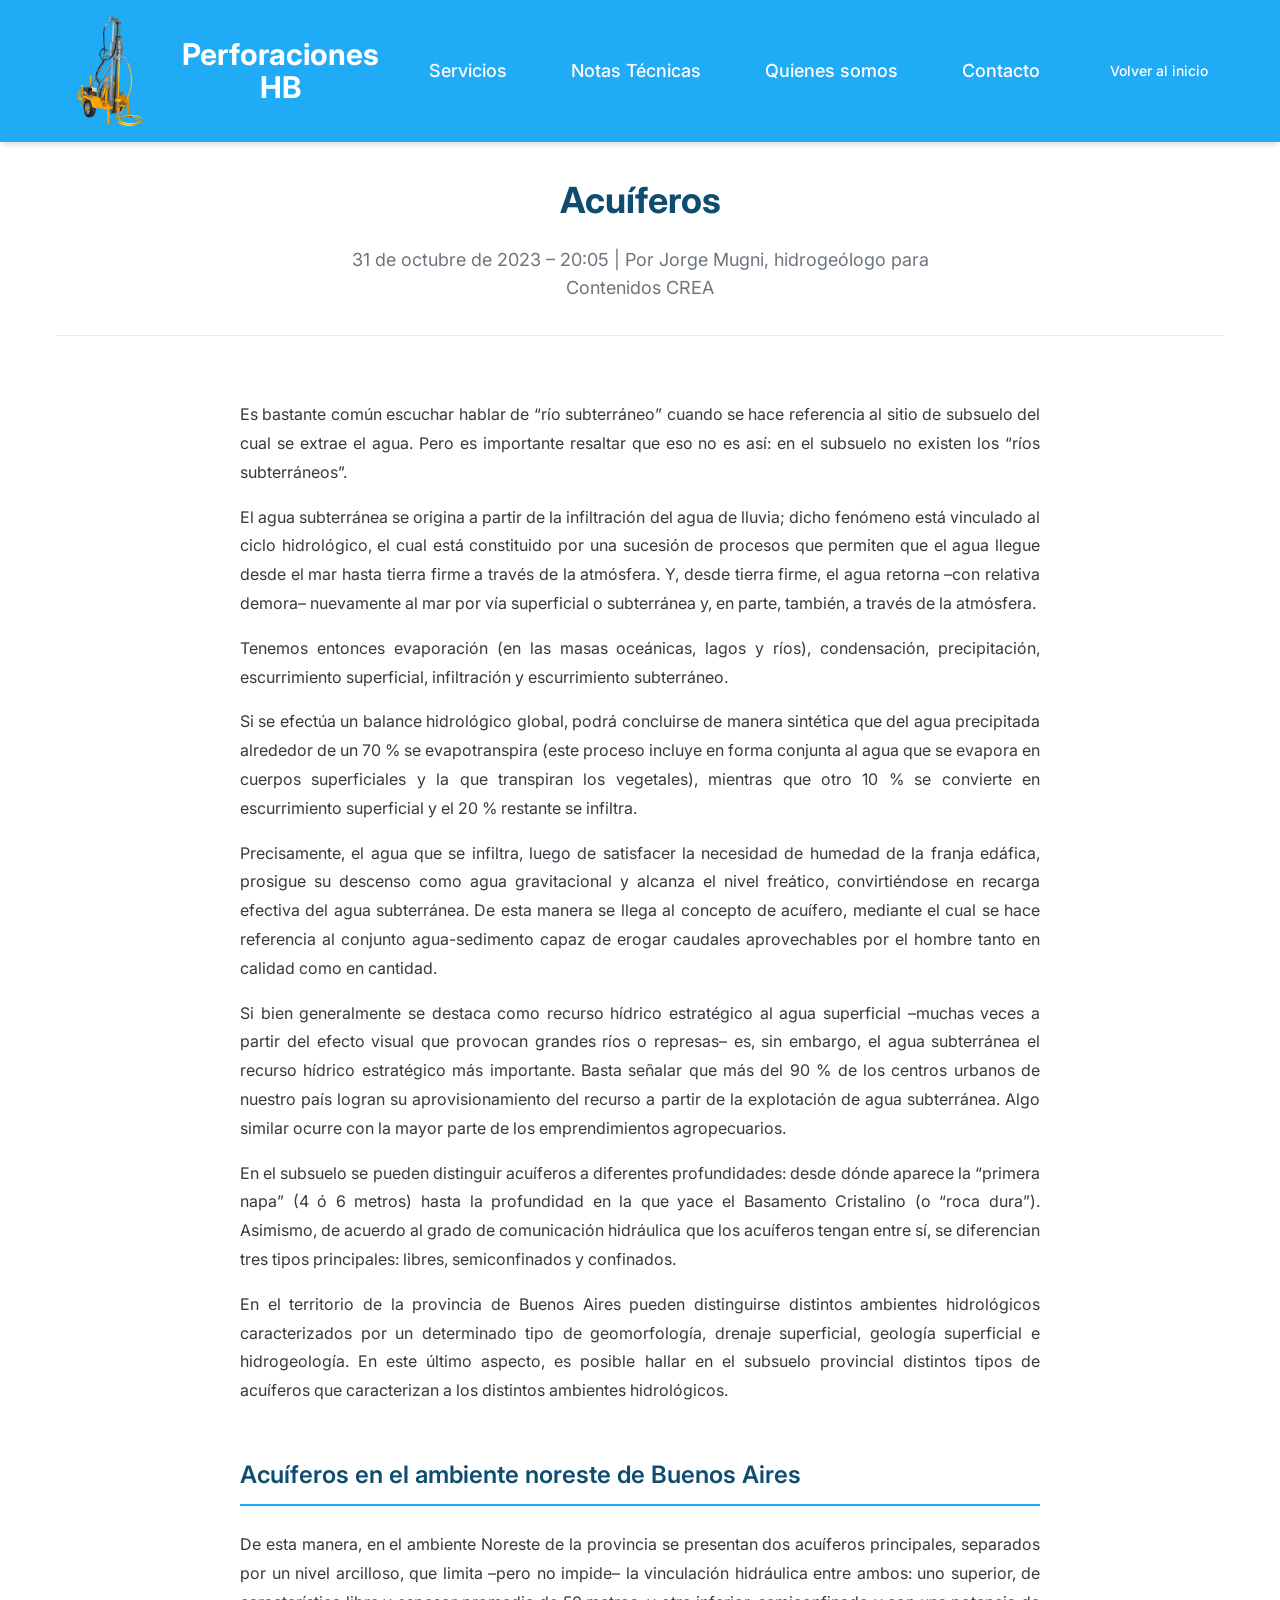
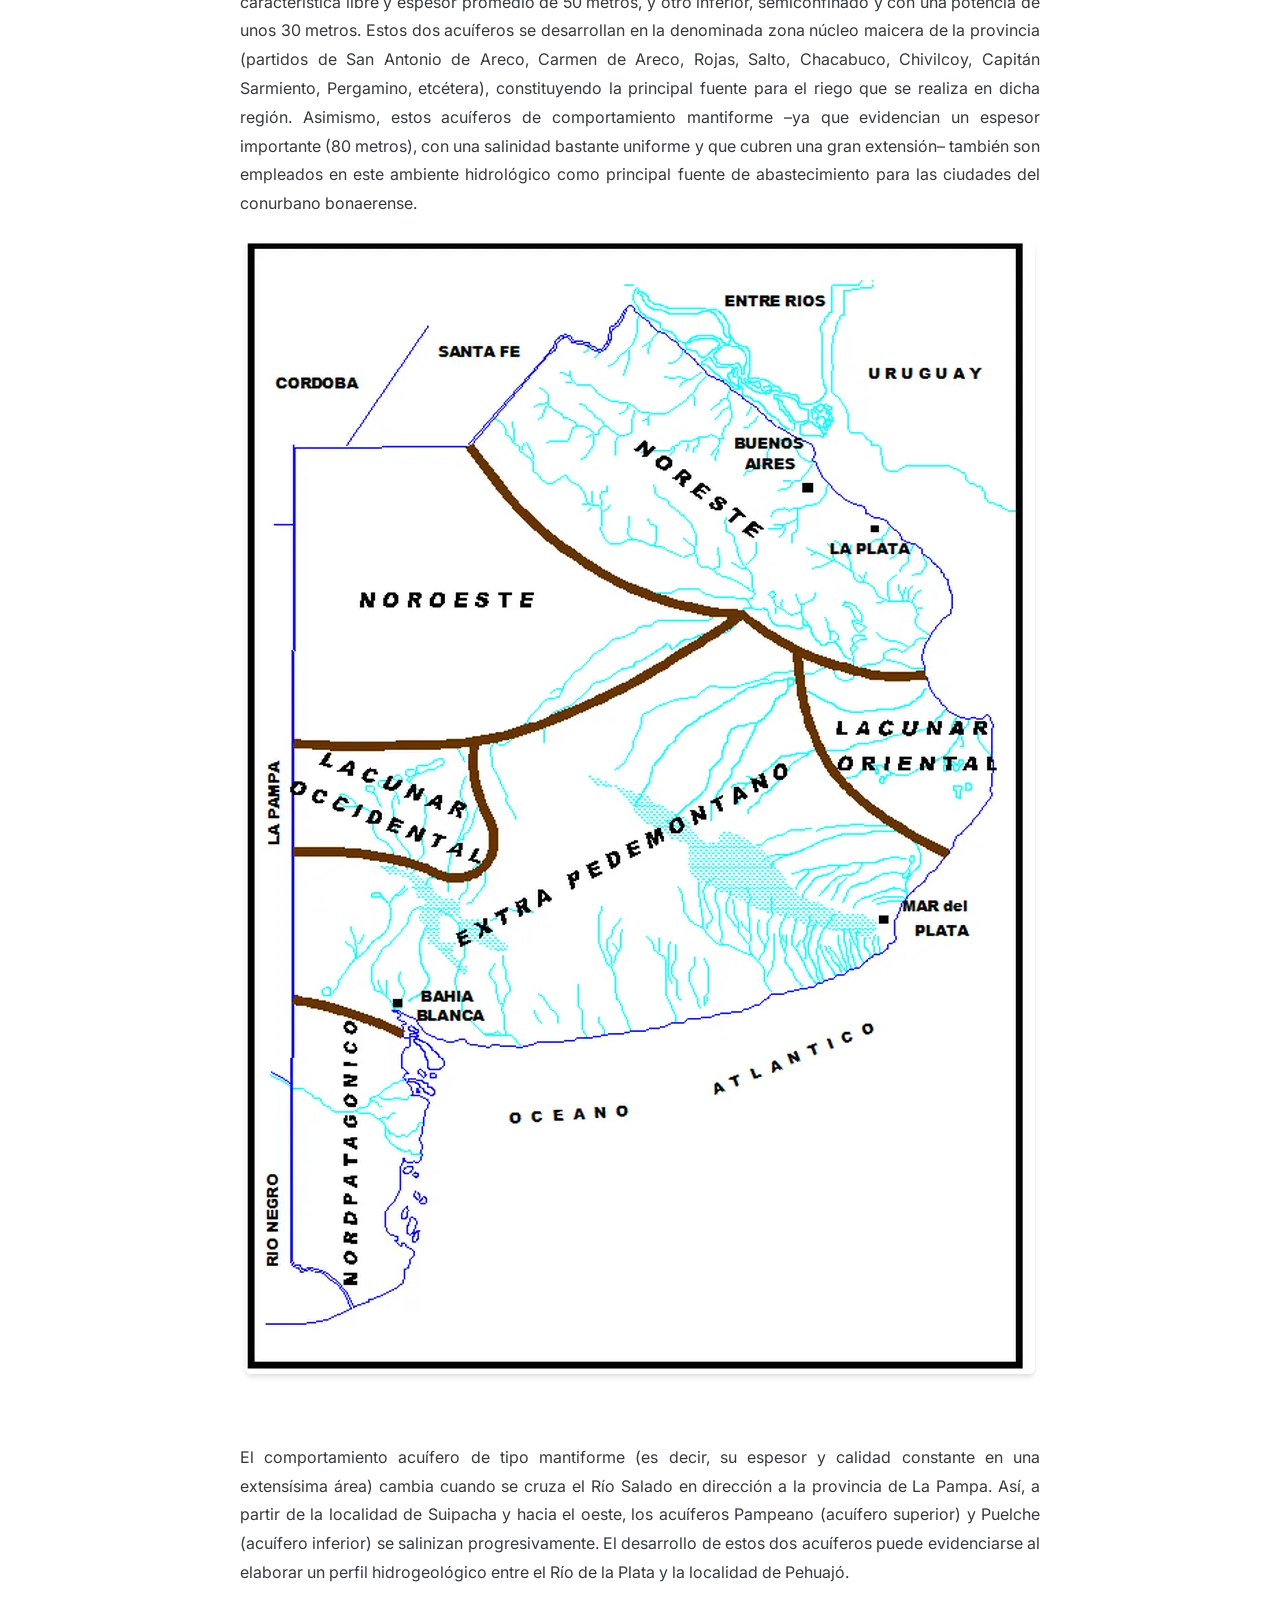
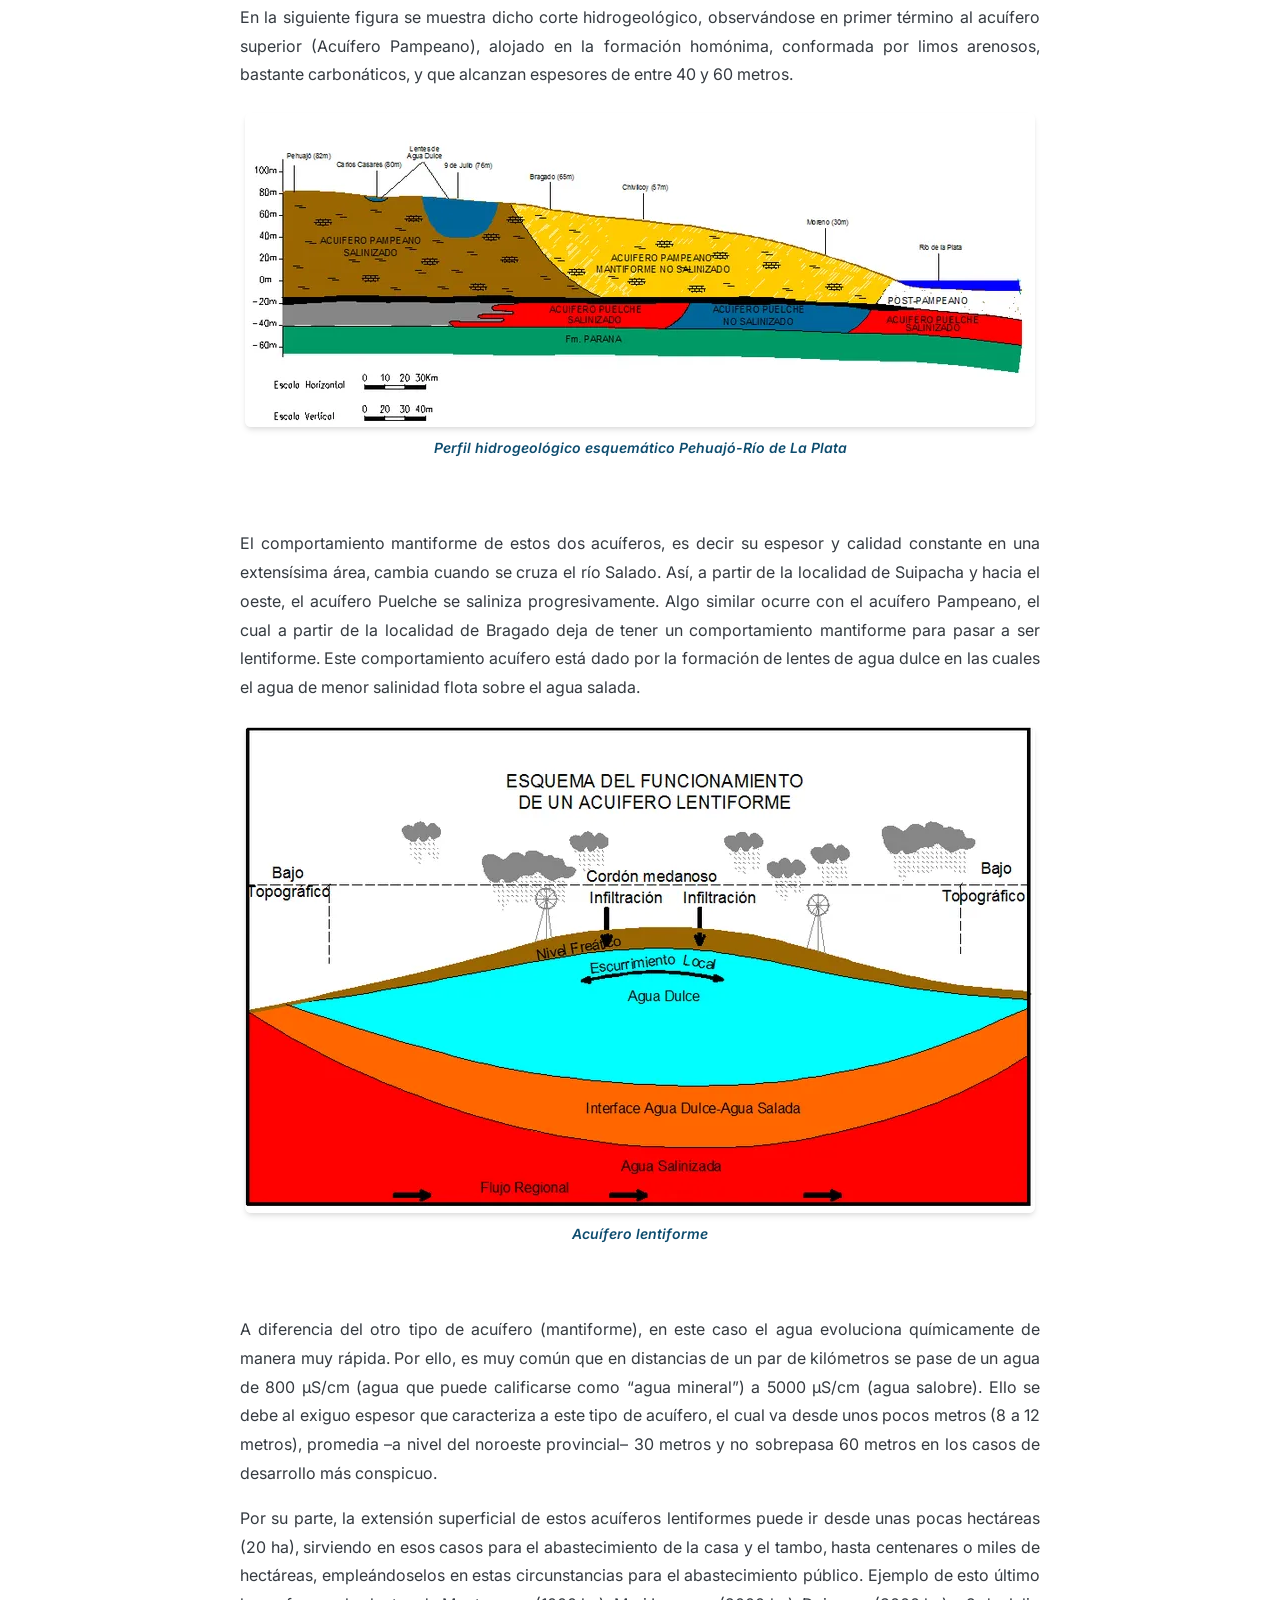
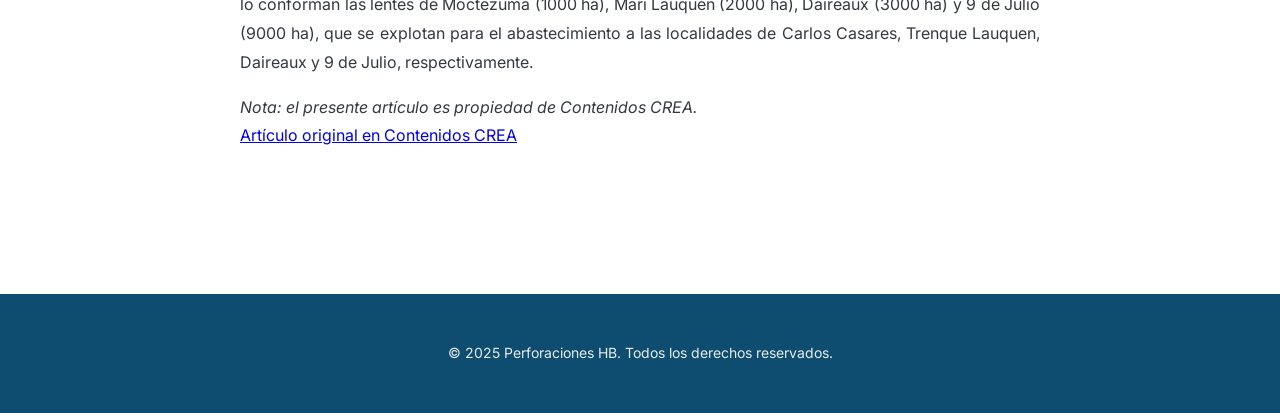
==== commit 42c6fec3: "Checkpoint before assistant change: Improve website content by adding relevant technical information" ====
--- a/notas/acuiferos.html
+++ b/notas/acuiferos.html
@@ -12,12 +12,14 @@
     <!-- Google Fonts -->
     <link href="https://fonts.googleapis.com/css2?family=Inter:wght@300;400;500;600;700&display=swap" rel="stylesheet">
 
+    <!-- Phosphor Icons -->
+    
     <!-- Font Awesome -->
     <link rel="stylesheet" href="https://cdnjs.cloudflare.com/ajax/libs/font-awesome/6.5.1/css/all.min.css">
 </head>
 <body>
-    <!-- Header fijo con navegación -->
-    <header class="header" id="header">
+    <!-- Header con navegación -->
+    <header class="header">
         <div class="container">
             <div class="header-content">
                 <div class="logo-title-container">
@@ -27,14 +29,18 @@
                         <div class="company-name-line">HB</div>
                     </div>
                 </div>
-                <nav class="nav" id="nav">
+                <nav class="nav">
                     <ul class="nav-list">
-                        <li><a href="../index.html" class="nav-link back-button">
-                            <i class="fas fa-arrow-left"></i>
-                            Volver al inicio
-                        </a></li>
+                        <li><a href="../index.html#servicios" class="nav-link">Servicios</a></li>
+                        <li><a href="../index.html#notas-tecnicas" class="nav-link">Notas Técnicas</a></li>
+                        <li><a href="../index.html#fortalezas" class="nav-link">Quienes somos</a></li>
+                        <li><a href="../index.html#contacto" class="nav-link">Contacto</a></li>
                     </ul>
                 </nav>
+                <a href="../index.html" class="back-button">
+                    <i class="ph ph-arrow-left"></i>
+                    Volver al inicio
+                </a>
             </div>
         </div>
     </header>
@@ -49,53 +55,61 @@
                 </div>
 
                 <div class="note-body">
-                    <p>Es bastante común escuchar hablar de "río subterráneo" cuando se hace referencia al sitio de subsuelo del cual se extrae el agua. Pero es importante resaltar que eso no es así; en el subsuelo no existen los "ríos subterráneos".</p>
 
-                    <p>El agua subterránea se origina a partir de la infiltración del agua de lluvia; dicho fenómeno está vinculado al ciclo hidrológico, el cual está constituido por una sucesión de procesos que permiten que el agua llegue desde el mar hasta tierra firme a través de la atmósfera. Y, desde tierra firme, el agua retorna –con relativa demora– nuevamente al mar.</p>
+                    <p>Es bastante común escuchar hablar de “río subterráneo” cuando se hace referencia al sitio de subsuelo del cual se extrae el agua. Pero es importante resaltar que eso no es así: en el subsuelo no existen los “ríos subterráneos”.</p>
 
-                    <p>El agua que se infiltra (parte del agua de lluvia) puede ser almacenada en espacios vacíos (denominados "poros") que existen entre los granos que constituyen las rocas sedimentarias, o en fisuras que afectan tanto a rocas sedimentarias como a rocas ígneas o metamórficas. Los espacios vacíos en el subsuelo que contienen agua se denominan "acuíferos".</p>
+                    <p>El agua subterránea se origina a partir de la infiltración del agua de lluvia; dicho fenómeno está vinculado al ciclo hidrológico, el cual está constituido por una sucesión de procesos que permiten que el agua llegue desde el mar hasta tierra firme a través de la atmósfera. Y, desde tierra firme, el agua retorna –con relativa demora– nuevamente al mar por vía superficial o subterránea y, en parte, también, a través de la atmósfera.</p>
 
-                    <h2>¿Qué es un acuífero?</h2>
-                    <p>Un acuífero es una formación geológica que contiene agua y permite su movimiento a través de sus poros o fisuras, de manera que puede ser aprovechada por el hombre en cantidades significativas.</p>
+                    <p>Tenemos entonces evaporación (en las masas oceánicas, lagos y ríos), condensación, precipitación, escurrimiento superficial, infiltración y escurrimiento subterráneo.</p>
 
-                    <h3>Tipos de acuíferos</h3>
-                    <p>Los acuíferos se pueden clasificar de diferentes maneras:</p>
+                    <p>Si se efectúa un balance hidrológico global, podrá concluirse de manera sintética que del agua precipitada alrededor de un 70 % se evapotranspira (este proceso incluye en forma conjunta al agua que se evapora en cuerpos superficiales y la que transpiran los vegetales), mientras que otro 10 % se convierte en escurrimiento superficial y el 20 % restante se infiltra.</p>
 
-                    <h4>Según su estructura geológica:</h4>
-                    <ul>
-                        <li><strong>Acuíferos porosos:</strong> Formados por rocas sedimentarias no consolidadas como arena, grava y aluviones.</li>
-                        <li><strong>Acuíferos fisurados:</strong> Constituidos por rocas consolidadas con grietas y fisuras.</li>
-                        <li><strong>Acuíferos kársticos:</strong> Formados en rocas carbonáticas con cavidades por disolución.</li>
-                    </ul>
+                    <p>Precisamente, el agua que se infiltra, luego de satisfacer la necesidad de humedad de la franja edáfica, prosigue su descenso como agua gravitacional y alcanza el nivel freático, convirtiéndose en recarga efectiva del agua subterránea. De esta manera se llega al concepto de acuífero, mediante el cual se hace referencia al conjunto agua-sedimento capaz de erogar caudales aprovechables por el hombre tanto en calidad como en cantidad.</p>
 
-                    <h4>Según sus condiciones hidráulicas:</h4>
-                    <ul>
-                        <li><strong>Acuíferos libres:</strong> Su nivel superior está en contacto directo con la atmósfera.</li>
-                        <li><strong>Acuíferos confinados:</strong> Están limitados por capas impermeables por encima y por debajo.</li>
-                        <li><strong>Acuíferos semiconfinados:</strong> Tienen características intermedias entre los anteriores.</li>
-                    </ul>
+                    <p>Si bien generalmente se destaca como recurso hídrico estratégico al agua superficial –muchas veces a partir del efecto visual que provocan grandes ríos o represas– es, sin embargo, el agua subterránea el recurso hídrico estratégico más importante. Basta señalar que más del 90 % de los centros urbanos de nuestro país logran su aprovisionamiento del recurso a partir de la explotación de agua subterránea. Algo similar ocurre con la mayor parte de los emprendimientos agropecuarios.</p>
 
-                    <h3>Características principales</h3>
-                    <p>Los acuíferos presentan propiedades físicas importantes para la extracción de agua:</p>
+                    <p>En el subsuelo se pueden distinguir acuíferos a diferentes profundidades: desde dónde aparece la “primera napa” (4 ó 6 metros) hasta la profundidad en la que yace el Basamento Cristalino (o “roca dura”). Asimismo, de acuerdo al grado de comunicación hidráulica que los acuíferos tengan entre sí, se diferencian tres tipos principales: libres, semiconfinados y confinados.</p>
 
-                    <ul>
-                        <li><strong>Porosidad:</strong> Porcentaje de espacios vacíos en relación al volumen total de la roca.</li>
-                        <li><strong>Permeabilidad:</strong> Capacidad de permitir el flujo de agua a través de sus poros.</li>
-                        <li><strong>Transmisividad:</strong> Capacidad de transmitir agua a través de toda su sección transversal.</li>
-                        <li><strong>Coeficiente de almacenamiento:</strong> Cantidad de agua que puede liberar por unidad de área.</li>
-                    </ul>
+                    <p>En el territorio de la provincia de Buenos Aires pueden distinguirse distintos ambientes hidrológicos caracterizados por un determinado tipo de geomorfología, drenaje superficial, geología superficial e hidrogeología. En este último aspecto, es posible hallar en el subsuelo provincial distintos tipos de acuíferos que caracterizan a los distintos ambientes hidrológicos.</p>
 
-                    <h3>Importancia y gestión</h3>
-                    <p>Los acuíferos constituyen una de las principales fuentes de agua dulce del planeta. Su correcta gestión es fundamental para:</p>
+                    <h2>Acuíferos en el ambiente noreste de Buenos Aires</h2>
+                    <p>De esta manera, en el ambiente Noreste de la provincia se presentan dos acuíferos principales, separados por un nivel arcilloso, que limita –pero no impide– la vinculación hidráulica entre ambos: uno superior, de característica libre y espesor promedio de 50 metros, y otro inferior, semiconfinado y con una potencia de unos 30 metros. Estos dos acuíferos se desarrollan en la denominada zona núcleo maicera de la provincia (partidos de San Antonio de Areco, Carmen de Areco, Rojas, Salto, Chacabuco, Chivilcoy, Capitán Sarmiento, Pergamino, etcétera), constituyendo la principal fuente para el riego que se realiza en dicha región. Asimismo, estos acuíferos de comportamiento mantiforme –ya que evidencian un espesor importante (80 metros), con una salinidad bastante uniforme y que cubren una gran extensión– también son empleados en este ambiente hidrológico como principal fuente de abastecimiento para las ciudades del conurbano bonaerense.</p>
 
-                    <ul>
-                        <li>Garantizar el suministro de agua potable a las poblaciones</li>
-                        <li>Mantener la producción agrícola e industrial</li>
-                        <li>Preservar los ecosistemas dependientes del agua subterránea</li>
-                        <li>Evitar la sobreexplotación y el agotamiento de los recursos hídricos</li>
-                    </ul>
+                    <figure>
+                        <img src="../img/Mapa_acuíferos.webp" alt="Mapa de acuíferos de la provincia de Buenos Aires">
+                    </figure>
 
-                    <p>La comprensión de los acuíferos es esencial para el desarrollo sostenible de los recursos hídricos subterráneos y la planificación adecuada de las perforaciones para extracción de agua.</p>
+                    <p>&nbsp;</p>
+
+                    <p>El comportamiento acuífero de tipo mantiforme (es decir, su espesor y calidad constante en una extensísima área) cambia cuando se cruza el Río Salado en dirección a la provincia de La Pampa. Así, a partir de la localidad de Suipacha y hacia el oeste, los acuíferos Pampeano (acuífero superior) y Puelche (acuífero inferior) se salinizan progresivamente. El desarrollo de estos dos acuíferos puede evidenciarse al elaborar un perfil hidrogeológico entre el Río de la Plata y la localidad de Pehuajó.</p>
+
+                    <p>En la siguiente figura se muestra dicho corte hidrogeológico, observándose en primer término al acuífero superior (Acuífero Pampeano), alojado en la formación homónima, conformada por limos arenosos, bastante carbonáticos, y que alcanzan espesores de entre 40 y 60 metros.</p>
+
+                    <figure>
+                        <img src="../img/Perfil_hidrogeológico.webp" alt="Perfil hidrogeológico esquemático Pehuajó-Río de La Plata">
+                        <figcaption><em><strong>Perfil hidrogeológico esquemático Pehuajó-Río de La Plata</strong></em></figcaption>
+                    </figure>
+
+                    <p>&nbsp;</p>
+
+                    <p>El comportamiento mantiforme de estos dos acuíferos, es decir su espesor y calidad constante en una extensísima área, cambia cuando se cruza el río Salado. Así, a partir de la localidad de Suipacha y hacia el oeste, el acuífero Puelche se saliniza progresivamente. Algo similar ocurre con el acuífero Pampeano, el cual a partir de la localidad de Bragado deja de tener un comportamiento mantiforme para pasar a ser lentiforme. Este comportamiento acuífero está dado por la formación de lentes de agua dulce en las cuales el agua de menor salinidad flota sobre el agua salada.</p>
+
+                    <figure>
+                        <img src="../img/acuifero_lentiforme.webp" alt="Acuífero lentiforme">
+                        <figcaption><em><strong>Acuífero lentiforme</strong></em></figcaption>
+                    </figure>
+
+                    <p>&nbsp;</p>
+
+                    <p>A diferencia del otro tipo de acuífero (mantiforme), en este caso el agua evoluciona químicamente de manera muy rápida. Por ello, es muy común que en distancias de un par de kilómetros se pase de un agua de 800 µS/cm (agua que puede calificarse como “agua mineral”) a 5000 µS/cm (agua salobre). Ello se debe al exiguo espesor que caracteriza a este tipo de acuífero, el cual va desde unos pocos metros (8 a 12 metros), promedia –a nivel del noroeste provincial– 30 metros y no sobrepasa 60 metros en los casos de desarrollo más conspicuo.</p>
+
+                    <p>Por su parte, la extensión superficial de estos acuíferos lentiformes puede ir desde unas pocas hectáreas (20 ha), sirviendo en esos casos para el abastecimiento de la casa y el tambo, hasta centenares o miles de hectáreas, empleándoselos en estas circunstancias para el abastecimiento público. Ejemplo de esto último lo conforman las lentes de Moctezuma (1000 ha), Mari Lauquen (2000 ha), Daireaux (3000 ha) y 9 de Julio (9000 ha), que se explotan para el abastecimiento a las localidades de Carlos Casares, Trenque Lauquen, Daireaux y 9 de Julio, respectivamente.</p>
+
+                    <p>
+                        <em>Nota: el presente artículo es propiedad de Contenidos CREA.</em><br>
+                        <a href="https://www.contenidoscrea.org.ar/agricultura/riego-caracteristicas-los-acuiferos-bonaerenses-n5326790" target="_blank" rel="noopener">Artículo original en Contenidos CREA</a>
+                    </p>
+
                 </div>
             </div>
         </section>
@@ -112,6 +126,8 @@
 
     <!-- Scripts -->
     <script>
+        
+
         // Smooth scroll para enlaces internos
         document.querySelectorAll('a[href^="../index.html#"]').forEach(link => {
             link.addEventListener('click', function(e) {
--- a/style.css
+++ b/style.css
@@ -623,7 +623,14 @@
 
 .technical-note-content {
   padding: var(--spacing-3xl) 0;
+  padding-top: calc(160px + var(--spacing-xl));
   min-height: calc(100vh - 200px);
+}
+
+@media (min-width: 769px) {
+  .technical-note-content {
+    padding-top: calc(140px + var(--spacing-xl));
+  }
 }
 
 .note-header {
@@ -942,6 +949,11 @@
     margin-bottom: var(--spacing-xl);
   }
 
+  /* Páginas individuales de notas técnicas móvil */
+  .technical-note-content {
+    padding-top: calc(120px + var(--spacing-sm));
+  }
+
   /* Contacto móvil */
   .contact-content {
     display: flex !important;
@@ -1110,6 +1122,11 @@
   .note-body img {
     max-width: calc(100vw - 1rem);
   }
+
+  /* Páginas individuales de notas técnicas móvil muy pequeño */
+  .technical-note-content {
+    padding-top: calc(110px + var(--spacing-sm));
+  }
 }
 
 /* Animaciones adicionales */
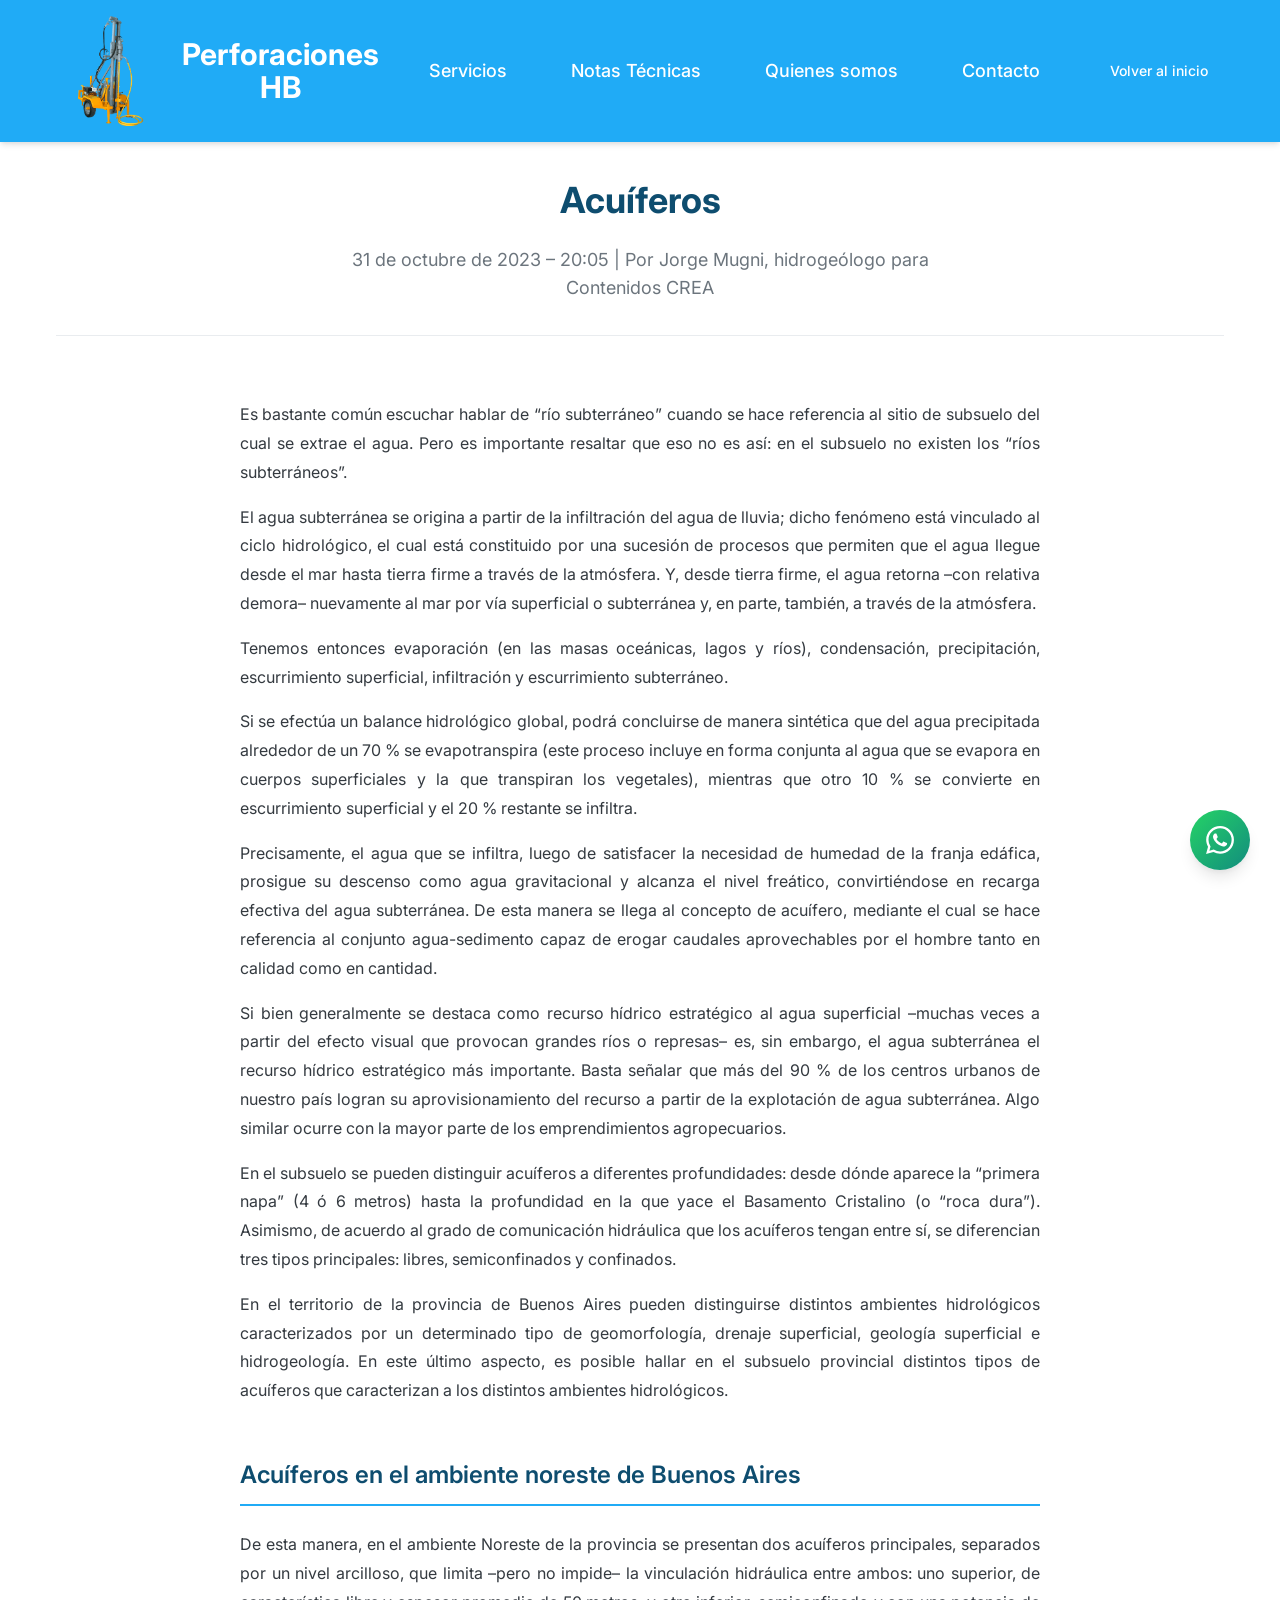
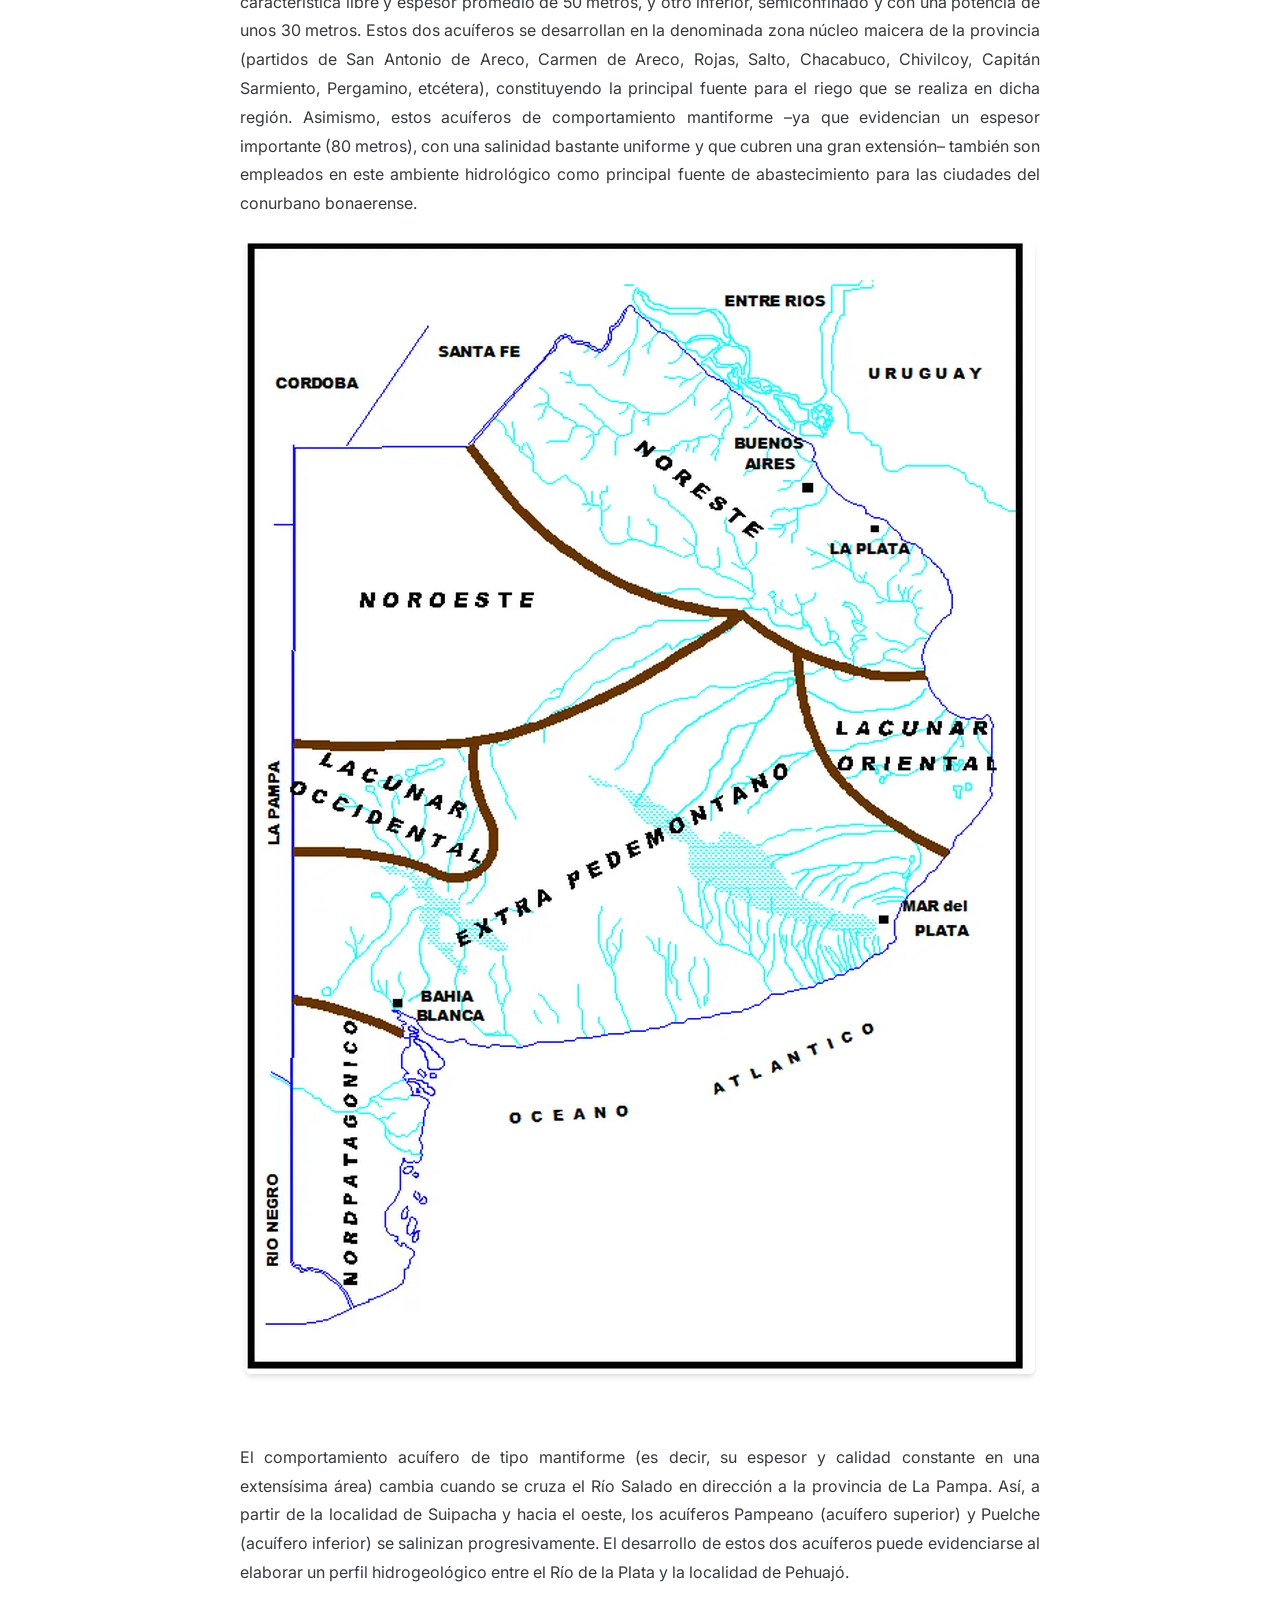
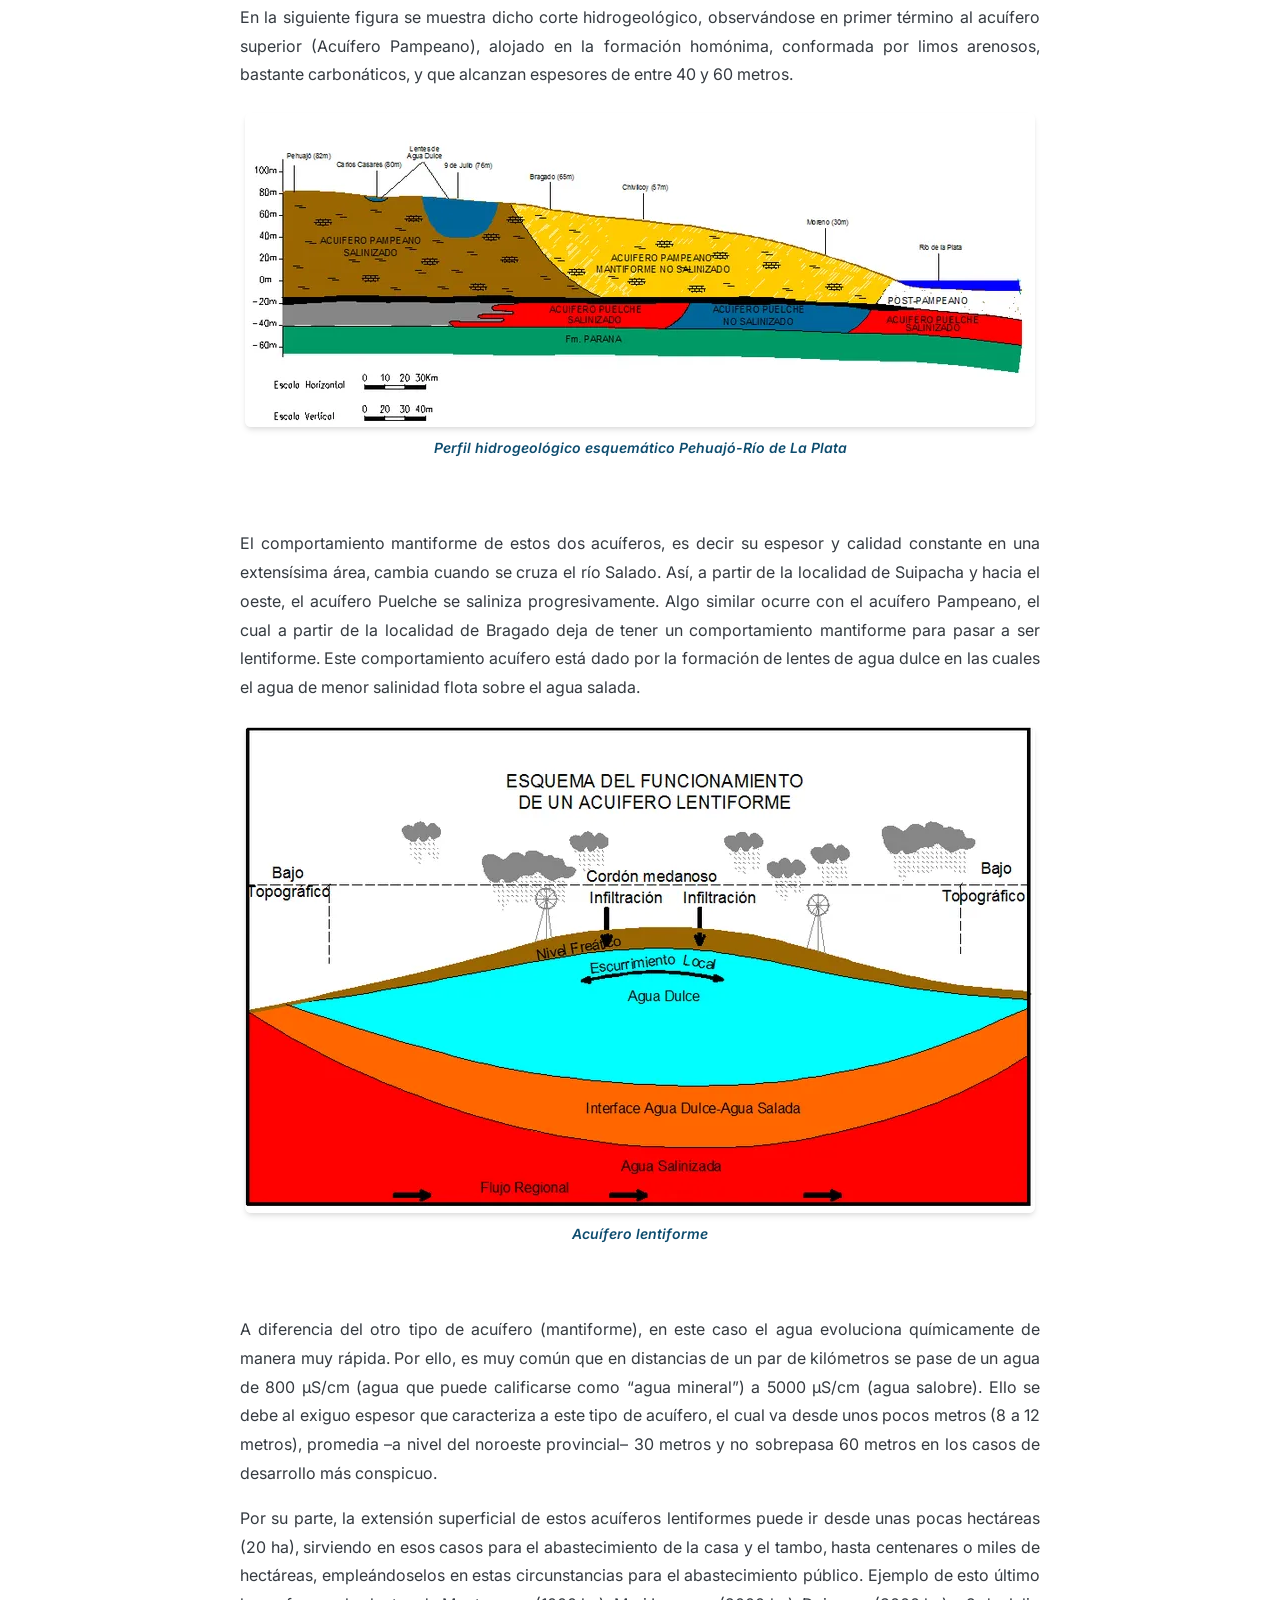
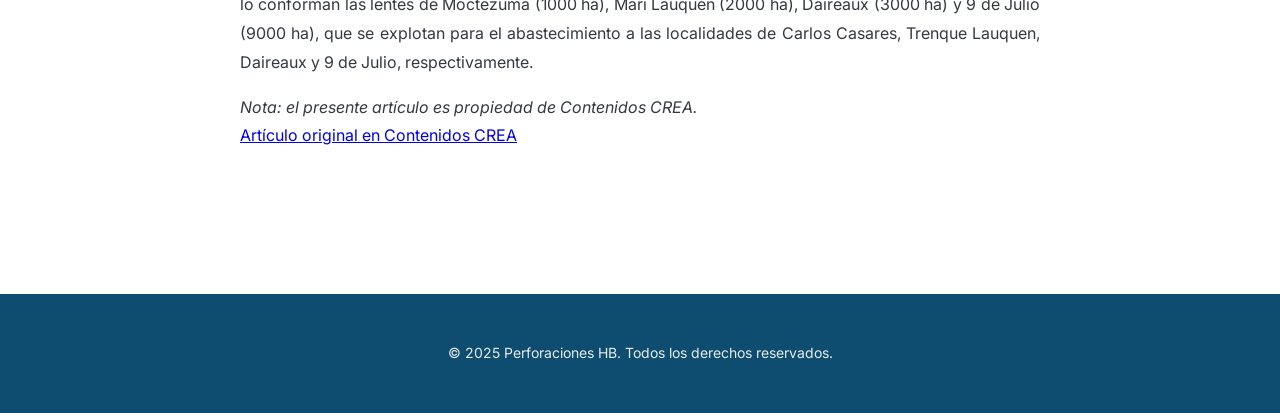
==== commit 4ba15857: "Assistant checkpoint: Add WhatsApp button to all technical notes pages Assistant generated file chan" ====
--- a/notas/acuiferos.html
+++ b/notas/acuiferos.html
@@ -115,6 +115,17 @@
         </section>
     </main>
 
+    <!-- Botón flotante de WhatsApp -->
+    <a href="https://wa.me/5491169924588?text=Hola,%20me%20interesa%20solicitar%20información%20sobre%20sus%20servicios%20de%20perforación" 
+       class="whatsapp-float" 
+       target="_blank" 
+       rel="noopener noreferrer"
+       aria-label="Contactar por WhatsApp">
+        <svg viewBox="0 0 24 24" xmlns="http://www.w3.org/2000/svg">
+            <path d="M17.472 14.382c-.297-.149-1.758-.867-2.03-.967-.273-.099-.471-.148-.67.15-.197.297-.767.966-.94 1.164-.173.199-.347.223-.644.075-.297-.15-1.255-.463-2.39-1.475-.883-.788-1.48-1.761-1.653-2.059-.173-.297-.018-.458.13-.606.134-.133.298-.347.446-.52.149-.174.198-.298.298-.497.099-.198.05-.371-.025-.52-.075-.149-.669-1.612-.916-2.207-.242-.579-.487-.5-.669-.51-.173-.008-.371-.01-.57-.01-.198 0-.52.074-.792.372-.272.297-1.04 1.016-1.04 2.479 0 1.462 1.065 2.875 1.213 3.074.149.198 2.096 3.2 5.077 4.487.709.306 1.262.489 1.694.625.712.227 1.36.195 1.871.118.571-.085 1.758-.719 2.006-1.413.248-.694.248-1.289.173-1.413-.074-.124-.272-.198-.57-.347m-5.421 7.403h-.004a9.87 9.87 0 01-5.031-1.378l-.361-.214-3.741.982.998-3.648-.235-.374a9.86 9.86 0 01-1.51-5.26c.001-5.45 4.436-9.884 9.888-9.884 2.64 0 5.122 1.03 6.988 2.898a9.825 9.825 0 012.893 6.994c-.003 5.45-4.437 9.884-9.885 9.884m8.413-18.297A11.815 11.815 0 0012.05 0C5.495 0 .16 5.335.157 11.892c0 2.096.547 4.142 1.588 5.945L.057 24l6.305-1.654a11.882 11.882 0 005.683 1.448h.005c6.554 0 11.89-5.335 11.893-11.893A11.821 11.821 0 0020.465 3.488"/>
+        </svg>
+    </a>
+
     <!-- Footer -->
     <footer class="footer">
         <div class="container">
--- a/style.css
+++ b/style.css
@@ -100,7 +100,7 @@
   right: 0;
   background-color: var(--primary-blue);
   box-shadow: var(--shadow-md);
-  z-index: 1000;
+  z-index: 9998;
   transition: var(--transition);
 }
 
@@ -192,7 +192,7 @@
   right: 0;
   bottom: 0;
   background-color: rgba(0, 0, 0, 0.5);
-  z-index: 1002;
+  z-index: 9999;
   opacity: 0;
   visibility: hidden;
   transition: all 0.3s ease;
@@ -780,7 +780,7 @@
     width: 100vw;
     height: 100vh;
     background-color: var(--primary-blue);
-    z-index: 1003;
+    z-index: 10000;
     padding-top: 140px;
     box-sizing: border-box;
     opacity: 0;
@@ -828,7 +828,7 @@
     align-items: center;
     justify-content: center;
     position: relative;
-    z-index: 1001;
+    z-index: 10001;
   }
 
   /* Hero móvil */
@@ -1014,7 +1014,7 @@
     align-items: center;
     justify-content: center;
     flex-shrink: 0;
-    z-index: 1001;
+    z-index: 10001;
   }
 
   .nav {
@@ -1025,7 +1025,7 @@
     width: 100vw;
     height: 100vh;
     background-color: var(--primary-blue);
-    z-index: 1003;
+    z-index: 10000;
     padding-top: 120px;
     box-sizing: border-box;
     opacity: 0;
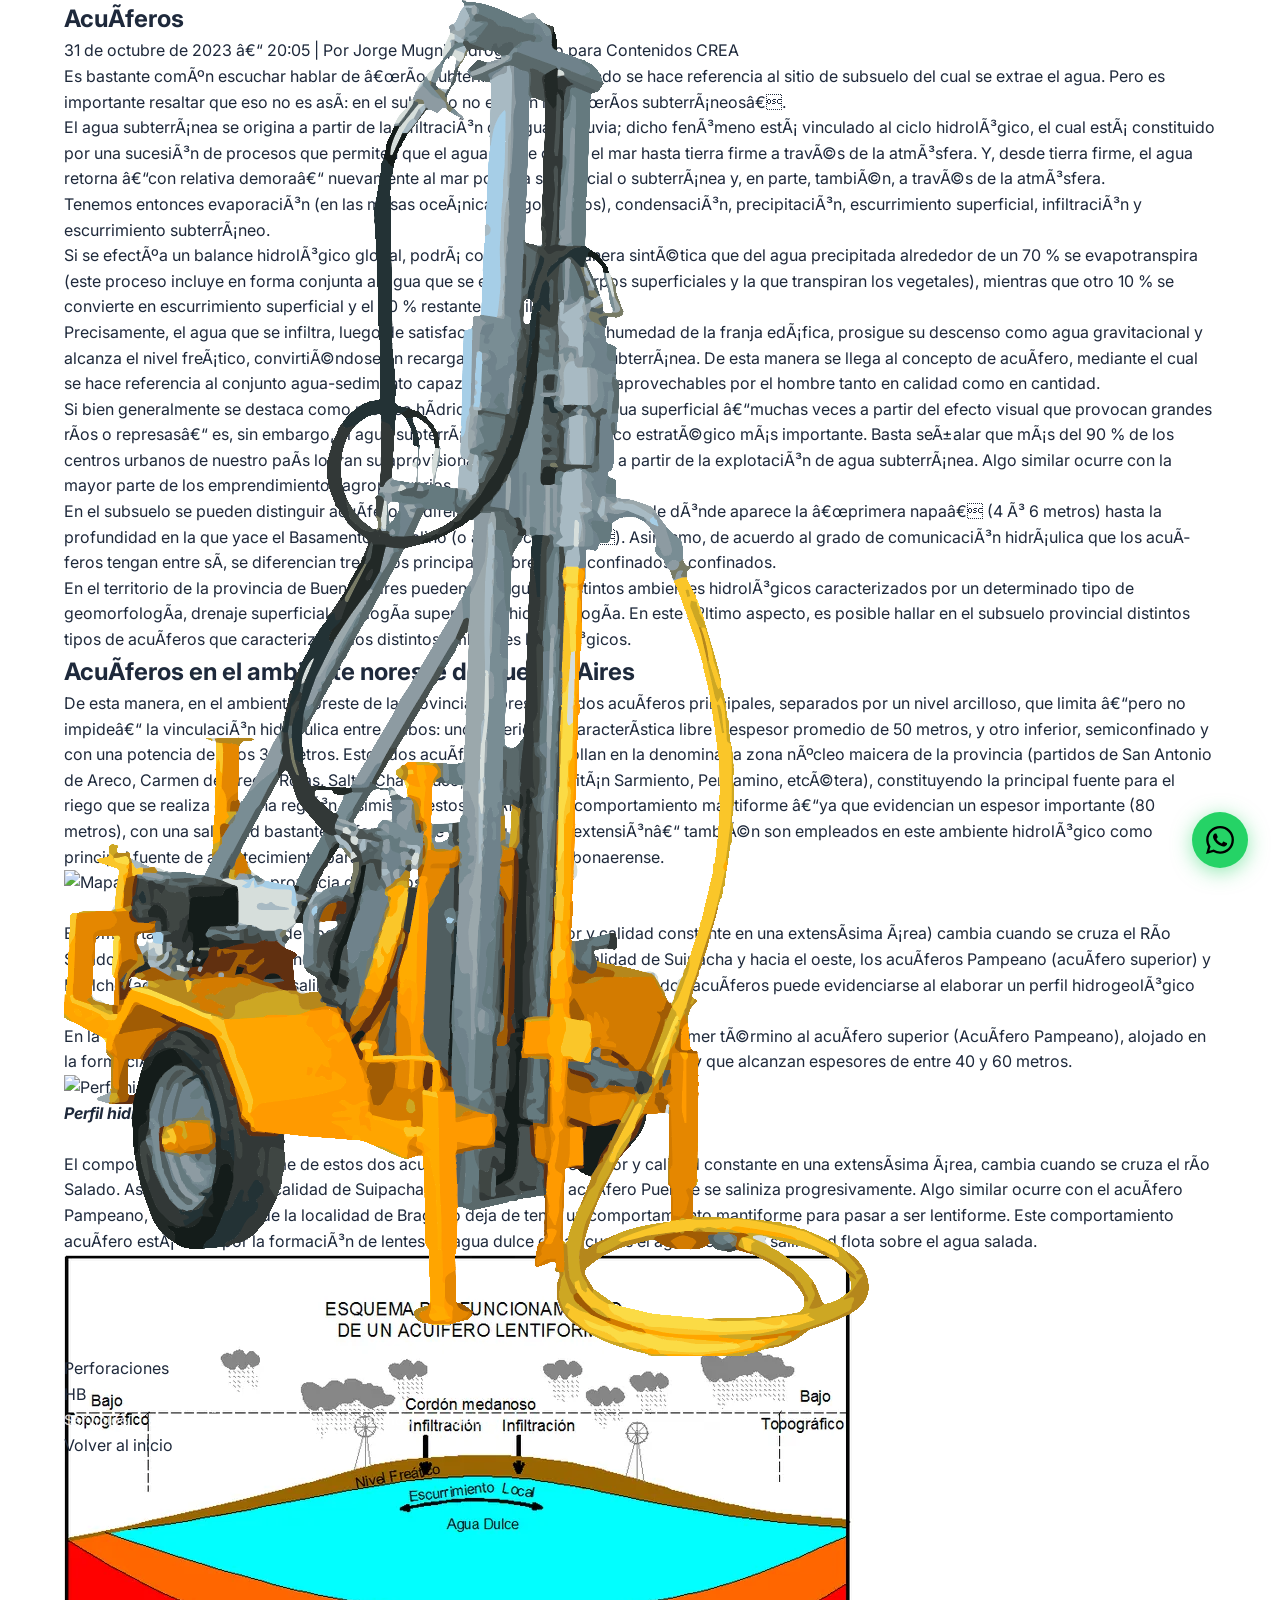
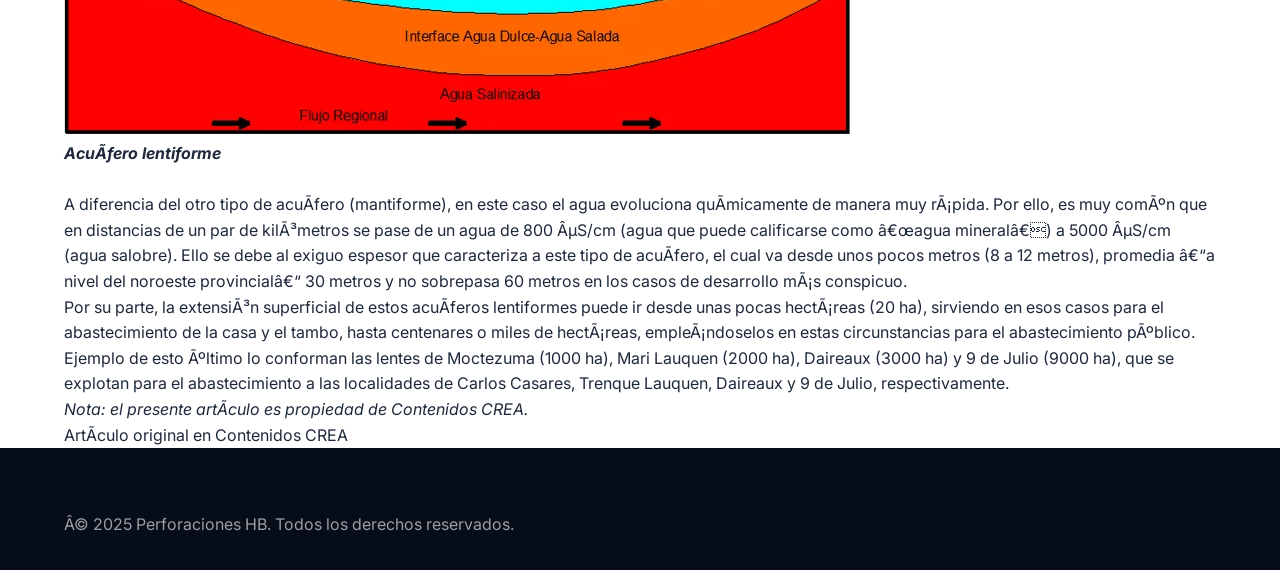
==== commit c480631c: "Agregar favicon a todas las paginas de notas tecnicas" ====
--- a/notas/acuiferos.html
+++ b/notas/acuiferos.html
@@ -1,10 +1,12 @@
-<!DOCTYPE html>
+﻿<!DOCTYPE html>
 <html lang="es">
 <head>
     <meta charset="UTF-8">
     <meta name="viewport" content="width=device-width, initial-scale=1.0">
-    <meta name="description" content="Información técnica sobre acuíferos - Perforaciones HB">
-    <title>Acuíferos - Notas Técnicas | Perforaciones HB</title>
+    <link rel="icon" type="image/svg+xml" href="../favicon.svg">
+    <link rel="shortcut icon" href="../favicon.svg">
+    <meta name="description" content="InformaciÃ³n tÃ©cnica sobre acuÃ­feros - Perforaciones HB">
+    <title>AcuÃ­feros - Notas TÃ©cnicas | Perforaciones HB</title>
 
     <!-- Estilos CSS -->
     <link rel="stylesheet" href="../style.css">
@@ -18,12 +20,12 @@
     <link rel="stylesheet" href="https://cdnjs.cloudflare.com/ajax/libs/font-awesome/6.5.1/css/all.min.css">
 </head>
 <body>
-    <!-- Header con navegación -->
+    <!-- Header con navegaciÃ³n -->
     <header class="header">
         <div class="container">
             <div class="header-content">
                 <div class="logo-title-container">
-                    <img src="../img/Drillmachine-papa.png" alt="Máquina de perforar" class="company-logo">
+                    <img src="../img/Drillmachine-papa.png" alt="MÃ¡quina de perforar" class="company-logo">
                     <div class="company-name">
                         <div class="company-name-line">Perforaciones</div>
                         <div class="company-name-line">HB</div>
@@ -32,7 +34,7 @@
                 <nav class="nav">
                     <ul class="nav-list">
                         <li><a href="../index.html#servicios" class="nav-link">Servicios</a></li>
-                        <li><a href="../index.html#notas-tecnicas" class="nav-link">Notas Técnicas</a></li>
+                        <li><a href="../index.html#notas-tecnicas" class="nav-link">Notas TÃ©cnicas</a></li>
                         <li><a href="../index.html#fortalezas" class="nav-link">Quienes somos</a></li>
                         <li><a href="../index.html#contacto" class="nav-link">Contacto</a></li>
                     </ul>
@@ -50,64 +52,64 @@
         <section class="technical-note-content">
             <div class="container">
                 <div class="note-header">
-                    <h1 class="note-main-title">Acuíferos</h1>
-                    <p class="note-subtitle">31 de octubre de 2023 – 20:05 | Por Jorge Mugni, hidrogeólogo para Contenidos CREA</p>
+                    <h1 class="note-main-title">AcuÃ­feros</h1>
+                    <p class="note-subtitle">31 de octubre de 2023 â€“ 20:05 | Por Jorge Mugni, hidrogeÃ³logo para Contenidos CREA</p>
                 </div>
 
                 <div class="note-body">
 
-                    <p>Es bastante común escuchar hablar de “río subterráneo” cuando se hace referencia al sitio de subsuelo del cual se extrae el agua. Pero es importante resaltar que eso no es así: en el subsuelo no existen los “ríos subterráneos”.</p>
+                    <p>Es bastante comÃºn escuchar hablar de â€œrÃ­o subterrÃ¡neoâ€ cuando se hace referencia al sitio de subsuelo del cual se extrae el agua. Pero es importante resaltar que eso no es asÃ­: en el subsuelo no existen los â€œrÃ­os subterrÃ¡neosâ€.</p>
 
-                    <p>El agua subterránea se origina a partir de la infiltración del agua de lluvia; dicho fenómeno está vinculado al ciclo hidrológico, el cual está constituido por una sucesión de procesos que permiten que el agua llegue desde el mar hasta tierra firme a través de la atmósfera. Y, desde tierra firme, el agua retorna –con relativa demora– nuevamente al mar por vía superficial o subterránea y, en parte, también, a través de la atmósfera.</p>
+                    <p>El agua subterrÃ¡nea se origina a partir de la infiltraciÃ³n del agua de lluvia; dicho fenÃ³meno estÃ¡ vinculado al ciclo hidrolÃ³gico, el cual estÃ¡ constituido por una sucesiÃ³n de procesos que permiten que el agua llegue desde el mar hasta tierra firme a travÃ©s de la atmÃ³sfera. Y, desde tierra firme, el agua retorna â€“con relativa demoraâ€“ nuevamente al mar por vÃ­a superficial o subterrÃ¡nea y, en parte, tambiÃ©n, a travÃ©s de la atmÃ³sfera.</p>
 
-                    <p>Tenemos entonces evaporación (en las masas oceánicas, lagos y ríos), condensación, precipitación, escurrimiento superficial, infiltración y escurrimiento subterráneo.</p>
+                    <p>Tenemos entonces evaporaciÃ³n (en las masas oceÃ¡nicas, lagos y rÃ­os), condensaciÃ³n, precipitaciÃ³n, escurrimiento superficial, infiltraciÃ³n y escurrimiento subterrÃ¡neo.</p>
 
-                    <p>Si se efectúa un balance hidrológico global, podrá concluirse de manera sintética que del agua precipitada alrededor de un 70 % se evapotranspira (este proceso incluye en forma conjunta al agua que se evapora en cuerpos superficiales y la que transpiran los vegetales), mientras que otro 10 % se convierte en escurrimiento superficial y el 20 % restante se infiltra.</p>
+                    <p>Si se efectÃºa un balance hidrolÃ³gico global, podrÃ¡ concluirse de manera sintÃ©tica que del agua precipitada alrededor de un 70 % se evapotranspira (este proceso incluye en forma conjunta al agua que se evapora en cuerpos superficiales y la que transpiran los vegetales), mientras que otro 10 % se convierte en escurrimiento superficial y el 20 % restante se infiltra.</p>
 
-                    <p>Precisamente, el agua que se infiltra, luego de satisfacer la necesidad de humedad de la franja edáfica, prosigue su descenso como agua gravitacional y alcanza el nivel freático, convirtiéndose en recarga efectiva del agua subterránea. De esta manera se llega al concepto de acuífero, mediante el cual se hace referencia al conjunto agua-sedimento capaz de erogar caudales aprovechables por el hombre tanto en calidad como en cantidad.</p>
+                    <p>Precisamente, el agua que se infiltra, luego de satisfacer la necesidad de humedad de la franja edÃ¡fica, prosigue su descenso como agua gravitacional y alcanza el nivel freÃ¡tico, convirtiÃ©ndose en recarga efectiva del agua subterrÃ¡nea. De esta manera se llega al concepto de acuÃ­fero, mediante el cual se hace referencia al conjunto agua-sedimento capaz de erogar caudales aprovechables por el hombre tanto en calidad como en cantidad.</p>
 
-                    <p>Si bien generalmente se destaca como recurso hídrico estratégico al agua superficial –muchas veces a partir del efecto visual que provocan grandes ríos o represas– es, sin embargo, el agua subterránea el recurso hídrico estratégico más importante. Basta señalar que más del 90 % de los centros urbanos de nuestro país logran su aprovisionamiento del recurso a partir de la explotación de agua subterránea. Algo similar ocurre con la mayor parte de los emprendimientos agropecuarios.</p>
+                    <p>Si bien generalmente se destaca como recurso hÃ­drico estratÃ©gico al agua superficial â€“muchas veces a partir del efecto visual que provocan grandes rÃ­os o represasâ€“ es, sin embargo, el agua subterrÃ¡nea el recurso hÃ­drico estratÃ©gico mÃ¡s importante. Basta seÃ±alar que mÃ¡s del 90 % de los centros urbanos de nuestro paÃ­s logran su aprovisionamiento del recurso a partir de la explotaciÃ³n de agua subterrÃ¡nea. Algo similar ocurre con la mayor parte de los emprendimientos agropecuarios.</p>
 
-                    <p>En el subsuelo se pueden distinguir acuíferos a diferentes profundidades: desde dónde aparece la “primera napa” (4 ó 6 metros) hasta la profundidad en la que yace el Basamento Cristalino (o “roca dura”). Asimismo, de acuerdo al grado de comunicación hidráulica que los acuíferos tengan entre sí, se diferencian tres tipos principales: libres, semiconfinados y confinados.</p>
+                    <p>En el subsuelo se pueden distinguir acuÃ­feros a diferentes profundidades: desde dÃ³nde aparece la â€œprimera napaâ€ (4 Ã³ 6 metros) hasta la profundidad en la que yace el Basamento Cristalino (o â€œroca duraâ€). Asimismo, de acuerdo al grado de comunicaciÃ³n hidrÃ¡ulica que los acuÃ­feros tengan entre sÃ­, se diferencian tres tipos principales: libres, semiconfinados y confinados.</p>
 
-                    <p>En el territorio de la provincia de Buenos Aires pueden distinguirse distintos ambientes hidrológicos caracterizados por un determinado tipo de geomorfología, drenaje superficial, geología superficial e hidrogeología. En este último aspecto, es posible hallar en el subsuelo provincial distintos tipos de acuíferos que caracterizan a los distintos ambientes hidrológicos.</p>
+                    <p>En el territorio de la provincia de Buenos Aires pueden distinguirse distintos ambientes hidrolÃ³gicos caracterizados por un determinado tipo de geomorfologÃ­a, drenaje superficial, geologÃ­a superficial e hidrogeologÃ­a. En este Ãºltimo aspecto, es posible hallar en el subsuelo provincial distintos tipos de acuÃ­feros que caracterizan a los distintos ambientes hidrolÃ³gicos.</p>
 
-                    <h2>Acuíferos en el ambiente noreste de Buenos Aires</h2>
-                    <p>De esta manera, en el ambiente Noreste de la provincia se presentan dos acuíferos principales, separados por un nivel arcilloso, que limita –pero no impide– la vinculación hidráulica entre ambos: uno superior, de característica libre y espesor promedio de 50 metros, y otro inferior, semiconfinado y con una potencia de unos 30 metros. Estos dos acuíferos se desarrollan en la denominada zona núcleo maicera de la provincia (partidos de San Antonio de Areco, Carmen de Areco, Rojas, Salto, Chacabuco, Chivilcoy, Capitán Sarmiento, Pergamino, etcétera), constituyendo la principal fuente para el riego que se realiza en dicha región. Asimismo, estos acuíferos de comportamiento mantiforme –ya que evidencian un espesor importante (80 metros), con una salinidad bastante uniforme y que cubren una gran extensión– también son empleados en este ambiente hidrológico como principal fuente de abastecimiento para las ciudades del conurbano bonaerense.</p>
+                    <h2>AcuÃ­feros en el ambiente noreste de Buenos Aires</h2>
+                    <p>De esta manera, en el ambiente Noreste de la provincia se presentan dos acuÃ­feros principales, separados por un nivel arcilloso, que limita â€“pero no impideâ€“ la vinculaciÃ³n hidrÃ¡ulica entre ambos: uno superior, de caracterÃ­stica libre y espesor promedio de 50 metros, y otro inferior, semiconfinado y con una potencia de unos 30 metros. Estos dos acuÃ­feros se desarrollan en la denominada zona nÃºcleo maicera de la provincia (partidos de San Antonio de Areco, Carmen de Areco, Rojas, Salto, Chacabuco, Chivilcoy, CapitÃ¡n Sarmiento, Pergamino, etcÃ©tera), constituyendo la principal fuente para el riego que se realiza en dicha regiÃ³n. Asimismo, estos acuÃ­feros de comportamiento mantiforme â€“ya que evidencian un espesor importante (80 metros), con una salinidad bastante uniforme y que cubren una gran extensiÃ³nâ€“ tambiÃ©n son empleados en este ambiente hidrolÃ³gico como principal fuente de abastecimiento para las ciudades del conurbano bonaerense.</p>
 
                     <figure>
-                        <img src="../img/Mapa_acuíferos.webp" alt="Mapa de acuíferos de la provincia de Buenos Aires">
+                        <img src="../img/Mapa_acuÃ­feros.webp" alt="Mapa de acuÃ­feros de la provincia de Buenos Aires">
                     </figure>
 
                     <p>&nbsp;</p>
 
-                    <p>El comportamiento acuífero de tipo mantiforme (es decir, su espesor y calidad constante en una extensísima área) cambia cuando se cruza el Río Salado en dirección a la provincia de La Pampa. Así, a partir de la localidad de Suipacha y hacia el oeste, los acuíferos Pampeano (acuífero superior) y Puelche (acuífero inferior) se salinizan progresivamente. El desarrollo de estos dos acuíferos puede evidenciarse al elaborar un perfil hidrogeológico entre el Río de la Plata y la localidad de Pehuajó.</p>
+                    <p>El comportamiento acuÃ­fero de tipo mantiforme (es decir, su espesor y calidad constante en una extensÃ­sima Ã¡rea) cambia cuando se cruza el RÃ­o Salado en direcciÃ³n a la provincia de La Pampa. AsÃ­, a partir de la localidad de Suipacha y hacia el oeste, los acuÃ­feros Pampeano (acuÃ­fero superior) y Puelche (acuÃ­fero inferior) se salinizan progresivamente. El desarrollo de estos dos acuÃ­feros puede evidenciarse al elaborar un perfil hidrogeolÃ³gico entre el RÃ­o de la Plata y la localidad de PehuajÃ³.</p>
 
-                    <p>En la siguiente figura se muestra dicho corte hidrogeológico, observándose en primer término al acuífero superior (Acuífero Pampeano), alojado en la formación homónima, conformada por limos arenosos, bastante carbonáticos, y que alcanzan espesores de entre 40 y 60 metros.</p>
+                    <p>En la siguiente figura se muestra dicho corte hidrogeolÃ³gico, observÃ¡ndose en primer tÃ©rmino al acuÃ­fero superior (AcuÃ­fero Pampeano), alojado en la formaciÃ³n homÃ³nima, conformada por limos arenosos, bastante carbonÃ¡ticos, y que alcanzan espesores de entre 40 y 60 metros.</p>
 
                     <figure>
-                        <img src="../img/Perfil_hidrogeológico.webp" alt="Perfil hidrogeológico esquemático Pehuajó-Río de La Plata">
-                        <figcaption><em><strong>Perfil hidrogeológico esquemático Pehuajó-Río de La Plata</strong></em></figcaption>
+                        <img src="../img/Perfil_hidrogeolÃ³gico.webp" alt="Perfil hidrogeolÃ³gico esquemÃ¡tico PehuajÃ³-RÃ­o de La Plata">
+                        <figcaption><em><strong>Perfil hidrogeolÃ³gico esquemÃ¡tico PehuajÃ³-RÃ­o de La Plata</strong></em></figcaption>
                     </figure>
 
                     <p>&nbsp;</p>
 
-                    <p>El comportamiento mantiforme de estos dos acuíferos, es decir su espesor y calidad constante en una extensísima área, cambia cuando se cruza el río Salado. Así, a partir de la localidad de Suipacha y hacia el oeste, el acuífero Puelche se saliniza progresivamente. Algo similar ocurre con el acuífero Pampeano, el cual a partir de la localidad de Bragado deja de tener un comportamiento mantiforme para pasar a ser lentiforme. Este comportamiento acuífero está dado por la formación de lentes de agua dulce en las cuales el agua de menor salinidad flota sobre el agua salada.</p>
+                    <p>El comportamiento mantiforme de estos dos acuÃ­feros, es decir su espesor y calidad constante en una extensÃ­sima Ã¡rea, cambia cuando se cruza el rÃ­o Salado. AsÃ­, a partir de la localidad de Suipacha y hacia el oeste, el acuÃ­fero Puelche se saliniza progresivamente. Algo similar ocurre con el acuÃ­fero Pampeano, el cual a partir de la localidad de Bragado deja de tener un comportamiento mantiforme para pasar a ser lentiforme. Este comportamiento acuÃ­fero estÃ¡ dado por la formaciÃ³n de lentes de agua dulce en las cuales el agua de menor salinidad flota sobre el agua salada.</p>
 
                     <figure>
-                        <img src="../img/acuifero_lentiforme.webp" alt="Acuífero lentiforme">
-                        <figcaption><em><strong>Acuífero lentiforme</strong></em></figcaption>
+                        <img src="../img/acuifero_lentiforme.webp" alt="AcuÃ­fero lentiforme">
+                        <figcaption><em><strong>AcuÃ­fero lentiforme</strong></em></figcaption>
                     </figure>
 
                     <p>&nbsp;</p>
 
-                    <p>A diferencia del otro tipo de acuífero (mantiforme), en este caso el agua evoluciona químicamente de manera muy rápida. Por ello, es muy común que en distancias de un par de kilómetros se pase de un agua de 800 µS/cm (agua que puede calificarse como “agua mineral”) a 5000 µS/cm (agua salobre). Ello se debe al exiguo espesor que caracteriza a este tipo de acuífero, el cual va desde unos pocos metros (8 a 12 metros), promedia –a nivel del noroeste provincial– 30 metros y no sobrepasa 60 metros en los casos de desarrollo más conspicuo.</p>
+                    <p>A diferencia del otro tipo de acuÃ­fero (mantiforme), en este caso el agua evoluciona quÃ­micamente de manera muy rÃ¡pida. Por ello, es muy comÃºn que en distancias de un par de kilÃ³metros se pase de un agua de 800 ÂµS/cm (agua que puede calificarse como â€œagua mineralâ€) a 5000 ÂµS/cm (agua salobre). Ello se debe al exiguo espesor que caracteriza a este tipo de acuÃ­fero, el cual va desde unos pocos metros (8 a 12 metros), promedia â€“a nivel del noroeste provincialâ€“ 30 metros y no sobrepasa 60 metros en los casos de desarrollo mÃ¡s conspicuo.</p>
 
-                    <p>Por su parte, la extensión superficial de estos acuíferos lentiformes puede ir desde unas pocas hectáreas (20 ha), sirviendo en esos casos para el abastecimiento de la casa y el tambo, hasta centenares o miles de hectáreas, empleándoselos en estas circunstancias para el abastecimiento público. Ejemplo de esto último lo conforman las lentes de Moctezuma (1000 ha), Mari Lauquen (2000 ha), Daireaux (3000 ha) y 9 de Julio (9000 ha), que se explotan para el abastecimiento a las localidades de Carlos Casares, Trenque Lauquen, Daireaux y 9 de Julio, respectivamente.</p>
+                    <p>Por su parte, la extensiÃ³n superficial de estos acuÃ­feros lentiformes puede ir desde unas pocas hectÃ¡reas (20 ha), sirviendo en esos casos para el abastecimiento de la casa y el tambo, hasta centenares o miles de hectÃ¡reas, empleÃ¡ndoselos en estas circunstancias para el abastecimiento pÃºblico. Ejemplo de esto Ãºltimo lo conforman las lentes de Moctezuma (1000 ha), Mari Lauquen (2000 ha), Daireaux (3000 ha) y 9 de Julio (9000 ha), que se explotan para el abastecimiento a las localidades de Carlos Casares, Trenque Lauquen, Daireaux y 9 de Julio, respectivamente.</p>
 
                     <p>
-                        <em>Nota: el presente artículo es propiedad de Contenidos CREA.</em><br>
-                        <a href="https://www.contenidoscrea.org.ar/agricultura/riego-caracteristicas-los-acuiferos-bonaerenses-n5326790" target="_blank" rel="noopener">Artículo original en Contenidos CREA</a>
+                        <em>Nota: el presente artÃ­culo es propiedad de Contenidos CREA.</em><br>
+                        <a href="https://www.contenidoscrea.org.ar/agricultura/riego-caracteristicas-los-acuiferos-bonaerenses-n5326790" target="_blank" rel="noopener">ArtÃ­culo original en Contenidos CREA</a>
                     </p>
 
                 </div>
@@ -115,8 +117,8 @@
         </section>
     </main>
 
-    <!-- Botón flotante de WhatsApp -->
-    <a href="https://wa.me/5491169924588?text=Hola,%20me%20interesa%20solicitar%20información%20sobre%20sus%20servicios%20de%20perforación" 
+    <!-- BotÃ³n flotante de WhatsApp -->
+    <a href="https://wa.me/5491169924588?text=Hola,%20me%20interesa%20solicitar%20informaciÃ³n%20sobre%20sus%20servicios%20de%20perforaciÃ³n" 
        class="whatsapp-float" 
        target="_blank" 
        rel="noopener noreferrer"
@@ -130,7 +132,7 @@
     <footer class="footer">
         <div class="container">
             <p class="footer-text">
-                © 2025 Perforaciones HB. Todos los derechos reservados.
+                Â© 2025 Perforaciones HB. Todos los derechos reservados.
             </p>
         </div>
     </footer>
@@ -148,4 +150,4 @@
         });
     </script>
 </body>
-</html>+</html>
--- a/style.css
+++ b/style.css
@@ -1,1655 +1,849 @@
-/* Variables CSS para paleta de colores y configuración */
+/* === DESIGN SYSTEM === */
 :root {
-  /* Colores primarios */
-  --primary-blue: #20ABF6;
-  --primary-dark: #1C94D4;
-  --primary-light: #21B3FF;
-
-  /* Colores secundarios */
-  --secondary-blue: #177CB3;
-  --secondary-dark: #136491;
-  --secondary-darker: #0E4D6F;
-
-  /* Colores neutros */
-  --white: #FFFFFF;
-  --light-gray: #F8F9FA;
-  --gray: #6C757D;
-  --dark-gray: #343A40;
-  --black: #000000;
-
-  /* Colores de estado */
-  --success: #28A745;
-  --error: #DC3545;
-  --warning: #FFC107;
-
-  /* Tipografía */
-  --font-family: 'Inter', -apple-system, BlinkMacSystemFont, 'Segoe UI', Roboto, sans-serif;
-  --font-size-xs: 0.75rem;
-  --font-size-sm: 0.875rem;
-  --font-size-base: 1rem;
-  --font-size-lg: 1.125rem;
-  --font-size-xl: 1.25rem;
-  --font-size-2xl: 1.5rem;
-  --font-size-3xl: 1.875rem;
-  --font-size-4xl: 2.25rem;
-
-  /* Espaciado */
-  --spacing-xs: 0.25rem;
-  --spacing-sm: 0.5rem;
-  --spacing-md: 1rem;
-  --spacing-lg: 1.5rem;
-  --spacing-xl: 2rem;
-  --spacing-2xl: 3rem;
-  --spacing-3xl: 4rem;
-
-  /* Sombras */
-  --shadow-sm: 0 1px 2px 0 rgba(0, 0, 0, 0.05);
-  --shadow-md: 0 4px 6px -1px rgba(0, 0, 0, 0.1), 0 2px 4px -1px rgba(0, 0, 0, 0.06);
-  --shadow-lg: 0 10px 15px -3px rgba(0, 0, 0, 0.1), 0 4px 6px -2px rgba(0, 0, 0, 0.05);
-
-  /* Bordes */
-  --border-radius: 0.375rem;
-  --border-radius-lg: 0.5rem;
-  --border-radius-full: 9999px;
-
-  /* Transiciones */
-  --transition: all 0.3s ease;
-  --transition-fast: all 0.15s ease;
-}
-
-/* Reset y estilos base */
-* {
-  margin: 0;
-  padding: 0;
-  box-sizing: border-box;
-}
-
-html {
-  scroll-behavior: smooth;
-  overflow-x: hidden;
-  width: 100%;
-  height: 100%;
-}
-
+  --primary:       #0063cc;
+  --primary-dark:  #004ea0;
+  --primary-light: #e8f2ff;
+  --accent:        #00b4d8;
+  --dark:          #0a1628;
+  --dark-2:        #111f35;
+  --text:          #1e293b;
+  --muted:         #64748b;
+  --white:         #ffffff;
+  --surface:       #f8fafc;
+  --border:        #e2e8f0;
+  --green:         #25d366;
+
+  --shadow-sm: 0 1px 3px rgba(0,0,0,.08);
+  --shadow-md: 0 4px 12px rgba(0,0,0,.1);
+  --shadow-lg: 0 10px 30px rgba(0,0,0,.12);
+  --shadow-xl: 0 20px 50px rgba(0,0,0,.15);
+
+  --r:    .75rem;
+  --r-lg: 1.25rem;
+  --r-full: 9999px;
+  --ease: .25s cubic-bezier(.4,0,.2,1);
+  --pad: 5.5rem;
+}
+
+/* === RESET === */
+*, *::before, *::after { box-sizing: border-box; margin: 0; padding: 0; }
+html { scroll-behavior: smooth; font-size: 16px; }
 body {
-  font-family: var(--font-family);
-  font-size: var(--font-size-base);
+  font-family: 'Inter', -apple-system, sans-serif;
+  color: var(--text);
+  background: var(--white);
   line-height: 1.6;
-  color: var(--dark-gray);
-  background-color: var(--white);
-  overflow-x: hidden;
-  width: 100%;
-  margin: 0;
-  padding: 0;
-}
-
-/* Contenedor principal */
+  -webkit-font-smoothing: antialiased;
+}
+img { max-width: 100%; display: block; }
+a { text-decoration: none; color: inherit; }
+ul { list-style: none; }
+button { font-family: inherit; }
+
+/* === CONTAINER === */
 .container {
   max-width: 1200px;
   margin: 0 auto;
-  padding: 0 var(--spacing-md);
-  width: 100%;
-  box-sizing: border-box;
-}
-
-/* Header fijo */
+  padding: 0 1.5rem;
+}
+
+/* === HEADER === */
 .header {
   position: fixed;
-  top: 0;
-  left: 0;
-  right: 0;
-  background-color: var(--primary-blue);
-  box-shadow: var(--shadow-md);
-  z-index: 9998;
-  transition: var(--transition);
-}
-
-.header-content {
+  top: 0; left: 0; right: 0;
+  z-index: 1000;
+  background: transparent;
+  transition: background var(--ease), box-shadow var(--ease);
+}
+.header.scrolled {
+  background: var(--dark);
+  box-shadow: 0 1px 0 rgba(255,255,255,.07);
+}
+.header-inner {
   display: flex;
   align-items: center;
   justify-content: space-between;
-  padding: var(--spacing-md) 0;
-}
-
-/* Contenedor del logo y título */
-.logo-title-container {
-  display: flex;
-  align-items: center;
-  gap: var(--spacing-md);
-}
-
-.company-logo {
-  height: 110px;
-  width: 110px;
-  transition: var(--transition-fast);
-  object-fit: contain;
-}
-
-.company-logo:hover {
-  transform: scale(1.05);
-}
-
-.company-name {
-  display: flex;
+  height: 4.5rem;
+}
+
+/* Logo */
+.logo {
+  display: flex;
+  align-items: center;
+  gap: .65rem;
+}
+.logo-img {
+  height: 2.25rem;
+  width: auto;
+  filter: brightness(0) invert(1);
+}
+.logo-text {
+  color: #fff;
+  font-size: 1.05rem;
+  font-weight: 500;
+  white-space: nowrap;
+}
+.logo-text strong { font-weight: 800; }
+
+/* Nav */
+.nav {
+  display: flex;
+  align-items: center;
+  gap: 2rem;
+}
+.nav-list {
+  display: flex;
+  gap: 1.75rem;
+}
+.nav-link {
+  color: rgba(255,255,255,.8);
+  font-size: .9rem;
+  font-weight: 500;
+  transition: color var(--ease);
+}
+.nav-link:hover { color: #fff; }
+.nav-cta {
+  display: inline-flex;
+  align-items: center;
+  gap: .4rem;
+  background: var(--white);
+  color: var(--dark);
+  padding: .5rem 1.2rem;
+  border-radius: var(--r-full);
+  font-size: .85rem;
+  font-weight: 700;
+  transition: all var(--ease);
+}
+.nav-cta i { color: var(--green); transition: color var(--ease); }
+.nav-cta:hover { background: var(--green); color: #fff; }
+.nav-cta:hover i { color: #fff; }
+
+/* Hamburger */
+.menu-btn {
+  display: none;
   flex-direction: column;
-  align-items: center;
-  text-align: center;
-}
-
-.company-name-line {
-  font-size: var(--font-size-3xl);
-  font-weight: 700;
-  color: var(--white);
-  line-height: 1.1;
-}
-
-/* Navegación */
-.nav-list {
-  display: flex;
-  list-style: none;
-  gap: var(--spacing-xl);
-}
-
-.nav-link {
-  color: var(--white);
-  text-decoration: none;
-  font-weight: 500;
-  font-size: var(--font-size-lg);
-  transition: var(--transition-fast);
-  padding: var(--spacing-sm) var(--spacing-md);
-  border-radius: var(--border-radius);
-}
-
-.nav-link:hover {
-  background-color: rgba(255, 255, 255, 0.1);
-  transform: translateY(-1px);
-}
-
-/* Botón menú móvil */
-.mobile-menu-btn {
-  display: none;
+  gap: 5px;
   background: none;
   border: none;
-  color: var(--white);
-  font-size: var(--font-size-xl);
   cursor: pointer;
-  padding: var(--spacing-sm);
-  border-radius: var(--border-radius);
-  transition: var(--transition-fast);
+  padding: .5rem;
+  z-index: 1002;
+}
+.menu-btn span {
+  display: block;
+  width: 24px;
+  height: 2px;
+  background: #fff;
+  border-radius: 2px;
+  transition: all var(--ease);
+}
+.menu-btn.active span:nth-child(1) { transform: translateY(7px) rotate(45deg); }
+.menu-btn.active span:nth-child(2) { opacity: 0; transform: scaleX(0); }
+.menu-btn.active span:nth-child(3) { transform: translateY(-7px) rotate(-45deg); }
+
+.nav-overlay {
+  display: none;
+  position: fixed;
+  inset: 0;
+  background: rgba(0,0,0,.6);
+  z-index: 1000;
+  opacity: 0;
+  pointer-events: none;
+  transition: opacity var(--ease);
+}
+.nav-overlay.active { opacity: 1; pointer-events: auto; }
+
+/* === HERO === */
+.hero {
   position: relative;
-  z-index: 1001;
-}
-
-.mobile-menu-btn:hover {
-  background-color: rgba(255, 255, 255, 0.1);
-}
-
-/* Overlay para el menú móvil */
-.nav-overlay {
-  position: fixed;
-  top: 0;
-  left: 0;
-  right: 0;
+  min-height: 100vh;
+  display: flex;
+  align-items: center;
+  overflow: hidden;
+  padding-top: 4.5rem;
+}
+.hero-bg {
+  position: absolute;
+  inset: 0;
+  pointer-events: none;
+}
+.hero-machine {
+  position: absolute;
+  right: -4%;
   bottom: 0;
-  background-color: rgba(0, 0, 0, 0.5);
-  z-index: 9999;
-  opacity: 0;
-  visibility: hidden;
-  transition: all 0.3s ease;
-  pointer-events: none;
-}
-
-.nav-overlay.active {
-  opacity: 1;
-  visibility: visible;
-  pointer-events: auto;
-}
-
-/* Contenido principal */
-.main {
-  margin-top: 0;
-  min-height: calc(100vh - 200px);
-  display: flex;
-  flex-direction: column;
-}
-
-@media (min-width: 769px) {
-  .main {
-    margin-top: 0;
-    min-height: calc(100vh - 180px);
-  }
-}
-
-/* Sección Hero */
-.hero {
-  background: linear-gradient(135deg, var(--primary-blue) 0%, var(--secondary-blue) 100%);
-  color: var(--white);
-  padding: var(--spacing-3xl) 0;
-  padding-top: calc(160px + var(--spacing-xl));
-  text-align: center;
-  width: 100%;
-  box-sizing: border-box;
-  min-height: 70vh;
-  display: flex;
-  align-items: center;
-}
-
-@media (min-width: 769px) {
-  .hero {
-    padding-top: calc(140px + var(--spacing-xl));
-    min-height: 60vh;
-  }
-}
-
+  height: 88%;
+  width: auto;
+  object-fit: contain;
+  opacity: .12;
+  filter: grayscale(1);
+}
+.hero-overlay {
+  position: absolute;
+  inset: 0;
+  background: linear-gradient(135deg, var(--dark) 0%, var(--dark-2) 45%, rgba(0,90,180,.25) 100%);
+}
 .hero-content {
-  max-width: 800px;
+  position: relative;
+  z-index: 1;
+  max-width: 680px;
+  padding: 4rem 0;
+}
+.hero-badge {
+  display: inline-flex;
+  align-items: center;
+  gap: .45rem;
+  background: rgba(0,180,216,.15);
+  border: 1px solid rgba(0,180,216,.35);
+  color: var(--accent);
+  font-size: .78rem;
+  font-weight: 700;
+  letter-spacing: .07em;
+  text-transform: uppercase;
+  padding: .4rem 1rem;
+  border-radius: var(--r-full);
+  margin-bottom: 1.5rem;
+}
+.hero-title {
+  font-size: clamp(2.5rem, 5.5vw, 4.25rem);
+  font-weight: 900;
+  color: #fff;
+  line-height: 1.1;
+  letter-spacing: -.03em;
+  margin-bottom: 1.25rem;
+}
+.hero-accent { color: var(--accent); }
+.hero-desc {
+  font-size: 1.1rem;
+  color: rgba(255,255,255,.72);
+  line-height: 1.75;
+  margin-bottom: 2.5rem;
+  max-width: 540px;
+}
+.hero-actions {
+  display: flex;
+  gap: 1rem;
+  flex-wrap: wrap;
+  margin-bottom: 3.5rem;
+}
+.btn-whatsapp {
+  display: inline-flex;
+  align-items: center;
+  gap: .5rem;
+  background: var(--green);
+  color: #fff;
+  padding: .9rem 1.75rem;
+  border-radius: var(--r-full);
+  font-weight: 700;
+  font-size: .975rem;
+  transition: all var(--ease);
+  box-shadow: 0 4px 20px rgba(37,211,102,.4);
+}
+.btn-whatsapp:hover {
+  background: #1ebe5d;
+  transform: translateY(-2px);
+  box-shadow: 0 8px 28px rgba(37,211,102,.5);
+}
+.btn-outline {
+  display: inline-flex;
+  align-items: center;
+  padding: .9rem 1.75rem;
+  border-radius: var(--r-full);
+  font-weight: 600;
+  font-size: .975rem;
+  border: 1.5px solid rgba(255,255,255,.3);
+  color: #fff;
+  transition: all var(--ease);
+}
+.btn-outline:hover {
+  background: rgba(255,255,255,.1);
+  border-color: rgba(255,255,255,.55);
+}
+.hero-stats {
+  display: flex;
+  align-items: center;
+  gap: 2rem;
+  flex-wrap: wrap;
+}
+.stat { display: flex; flex-direction: column; gap: .2rem; }
+.stat-num {
+  font-size: 1.8rem;
+  font-weight: 900;
+  color: #fff;
+  line-height: 1;
+  letter-spacing: -.02em;
+}
+.stat-label {
+  font-size: .78rem;
+  color: rgba(255,255,255,.55);
+  font-weight: 500;
+  text-transform: uppercase;
+  letter-spacing: .04em;
+}
+.stat-sep {
+  width: 1px;
+  height: 2.75rem;
+  background: rgba(255,255,255,.18);
+}
+
+/* === SECTION COMMONS === */
+.section-header { text-align: center; margin-bottom: 3rem; }
+.section-tag {
+  display: inline-block;
+  font-size: .72rem;
+  font-weight: 700;
+  letter-spacing: .12em;
+  text-transform: uppercase;
+  color: var(--primary);
+  margin-bottom: .6rem;
+}
+.section-tag.light { color: var(--accent); }
+.section-title {
+  font-size: clamp(1.75rem, 3vw, 2.5rem);
+  font-weight: 800;
+  color: var(--text);
+  letter-spacing: -.025em;
+  line-height: 1.2;
+  margin-bottom: .75rem;
+}
+.section-title.light { color: #fff; }
+.section-desc {
+  color: var(--muted);
+  font-size: 1rem;
+  max-width: 500px;
   margin: 0 auto;
 }
 
-.hero-title {
-  font-size: var(--font-size-4xl);
-  font-weight: 700;
-  margin-bottom: var(--spacing-lg);
-}
-
-.hero-description {
-  font-size: var(--font-size-lg);
-  margin-bottom: var(--spacing-2xl);
-  opacity: 0.9;
-}
-
-.cta-button {
-  display: inline-block;
-  background-color: var(--white);
-  color: var(--primary-blue);
-  padding: var(--spacing-md) var(--spacing-2xl);
+/* === SERVICES === */
+.services {
+  padding: var(--pad) 0;
+  background: var(--surface);
+}
+.services-tabs {
+  display: flex;
+  gap: .5rem;
+  justify-content: center;
+  background: #fff;
+  border-radius: var(--r-full);
+  padding: .35rem;
+  width: fit-content;
+  margin: 0 auto 2.5rem;
+  box-shadow: var(--shadow-sm);
+}
+.tab-btn {
+  display: inline-flex;
+  align-items: center;
+  gap: .4rem;
+  padding: .6rem 1.5rem;
+  border-radius: var(--r-full);
+  border: none;
+  background: none;
+  font-size: .875rem;
   font-weight: 600;
-  text-decoration: none;
-  border-radius: var(--border-radius-full);
-  transition: var(--transition);
-  box-shadow: var(--shadow-lg);
-}
-
-.cta-button:hover {
-  transform: translateY(-2px);
-  box-shadow: 0 15px 25px -5px rgba(0, 0, 0, 0.2);
-}
-
-/* Títulos de sección */
-.section-title {
-  font-size: var(--font-size-3xl);
-  font-weight: 700;
-  text-align: center;
-  margin-bottom: var(--spacing-2xl);
-  color: var(--secondary-darker);
-  position: relative;
-}
-
-.section-title::after {
-  content: '';
-  display: block;
-  width: 80px;
-  height: 4px;
-  background: linear-gradient(90deg, var(--primary-blue), var(--primary-light));
-  margin: var(--spacing-md) auto 0;
-  border-radius: var(--border-radius-full);
-}
-
-/* Sección Servicios */
-.services {
-  padding: var(--spacing-3xl) 0;
-  background-color: var(--light-gray);
-  width: 100%;
-  overflow-x: hidden;
-}
-
-/* Spoilers */
-.service-spoiler {
-  margin-bottom: var(--spacing-xl);
-  background-color: var(--white);
-  border-radius: var(--border-radius-lg);
-  box-shadow: var(--shadow-sm);
-  overflow: hidden;
-  transition: var(--transition);
-}
-
-.service-spoiler:hover {
-  box-shadow: var(--shadow-md);
-}
-
-.spoiler-header {
-  display: flex;
-  align-items: center;
-  justify-content: space-between;
-  width: 100%;
-  padding: var(--spacing-xl);
-  background: linear-gradient(135deg, var(--primary-blue), var(--primary-light));
-  color: var(--white);
-  border: none;
+  color: var(--muted);
   cursor: pointer;
-  transition: var(--transition);
-  font-family: var(--font-family);
-}
-
-.spoiler-header:hover {
-  background: linear-gradient(135deg, var(--primary-dark), var(--primary-blue));
-}
-
-.spoiler-header.active .spoiler-arrow i {
-  transform: rotate(180deg);
-}
-
-.spoiler-title {
-  display: flex;
-  align-items: center;
-  gap: var(--spacing-md);
-}
-
-.spoiler-title h3 {
-  font-size: var(--font-size-2xl);
-  font-weight: 600;
-  margin: 0;
-}
-
-.spoiler-icon {
-  width: 60px;
-  height: 60px;
-  background-color: rgba(255, 255, 255, 0.2);
-  border-radius: var(--border-radius-full);
-  display: flex;
-  align-items: center;
-  justify-content: center;
-}
-
-.spoiler-icon i {
-  font-size: 1.5em; /* Reduced to match other sections */
-}
-
-.spoiler-arrow {
-  transition: var(--transition);
-}
-
-.spoiler-arrow svg {
-  width: 28px;
-  height: 28px;
-  transition: var(--transition);
-}
-
-.spoiler-content {
-  max-height: 0;
-  overflow: hidden;
-  transition: max-height 0.6s cubic-bezier(0.25, 0.46, 0.45, 0.94), opacity 0.4s ease-in-out, padding 0.6s cubic-bezier(0.25, 0.46, 0.45, 0.94);
-  background-color: var(--white);
-  opacity: 0;
-  padding: 0 var(--spacing-xl);
-}
-
-.spoiler-content.active {
-  max-height: 3000px;
-  padding: var(--spacing-xl);
-  opacity: 1;
-}
+  transition: all var(--ease);
+}
+.tab-btn.active, .tab-btn:hover {
+  background: var(--primary);
+  color: #fff;
+}
+.tab-content { display: none; }
+.tab-content.active { display: block; }
 
 .services-grid {
   display: grid;
-  grid-template-columns: repeat(auto-fit, minmax(320px, 1fr));
-  gap: var(--spacing-xl);
-  align-items: stretch;
-}
-
-.service-item {
-  display: flex;
-  flex-direction: column;
-  height: 100%;
-  align-items: stretch;
-}
-
-.service-title {
-  font-size: var(--font-size-lg);
-  font-weight: 600;
-  margin: 0 0 var(--spacing-md) 0;
-  color: var(--secondary-darker);
+  grid-template-columns: repeat(auto-fill, minmax(200px, 1fr));
+  gap: 1.25rem;
+}
+.service-card {
+  background: #fff;
+  border: 1px solid var(--border);
+  border-radius: var(--r);
+  padding: 1.75rem 1.5rem;
+  box-shadow: var(--shadow-sm);
+  transition: all var(--ease);
+}
+.service-card:hover {
+  transform: translateY(-5px);
+  box-shadow: var(--shadow-lg);
+  border-color: var(--primary);
+}
+.svc-icon {
+  width: 3rem;
+  height: 3rem;
+  background: var(--primary-light);
+  border-radius: var(--r);
+  display: flex;
+  align-items: center;
+  justify-content: center;
+  color: var(--primary);
+  font-size: 1.2rem;
+  margin-bottom: 1rem;
+  transition: all var(--ease);
+}
+.service-card:hover .svc-icon {
+  background: var(--primary);
+  color: #fff;
+}
+.service-card h3 {
+  font-size: .975rem;
+  font-weight: 700;
+  margin-bottom: .5rem;
+  color: var(--text);
+}
+.service-card p {
+  font-size: .85rem;
+  color: var(--muted);
+  line-height: 1.65;
+}
+.disclaimer-mini {
   text-align: center;
-  line-height: 1.3;
-  padding: var(--spacing-sm);
-}
-
-.service-card {
-  perspective: 1000px;
-  height: 300px;
-  border-radius: var(--border-radius-lg);
-}
-
-.card-inner {
+  font-size: .78rem;
+  color: var(--muted);
+  margin-top: 2rem;
+}
+
+/* === ABOUT === */
+.about { padding: var(--pad) 0; }
+.about-grid {
+  display: grid;
+  grid-template-columns: 1fr 1fr;
+  gap: 5rem;
+  align-items: center;
+}
+.about-img-wrap {
   position: relative;
+}
+.about-img {
+  border-radius: var(--r-lg);
   width: 100%;
-  height: 100%;
+  box-shadow: var(--shadow-xl);
+  object-fit: contain;
+  background: var(--surface);
+}
+.about-badge {
+  position: absolute;
+  bottom: -1.5rem;
+  right: -1.5rem;
+  background: var(--primary);
+  color: #fff;
+  border-radius: var(--r);
+  padding: 1.25rem 1.5rem;
   text-align: center;
-  transition: transform 0.8s;
-  transform-style: preserve-3d;
-}
-
-.service-card:hover .card-inner {
-  transform: rotateY(180deg);
-}
-
-.card-front,
-.card-back {
-  position: absolute;
-  width: 100%;
-  height: 100%;
-  -webkit-backface-visibility: hidden;
-  backface-visibility: hidden;
-  background-color: var(--white);
-  border-radius: var(--border-radius-lg);
-  box-shadow: var(--shadow-sm);
-  padding: var(--spacing-lg);
-  display: flex;
-  flex-direction: column;
+  box-shadow: var(--shadow-lg);
+}
+.badge-num {
+  display: block;
+  font-size: 2.25rem;
+  font-weight: 900;
+  line-height: 1;
+  letter-spacing: -.03em;
+}
+.badge-lbl {
+  font-size: .72rem;
+  font-weight: 700;
+  text-transform: uppercase;
+  letter-spacing: .06em;
+  opacity: .8;
+  line-height: 1.4;
+}
+.about-lead {
+  font-size: 1.05rem;
+  color: var(--muted);
+  line-height: 1.75;
+  margin-bottom: 2rem;
+}
+.about-features { display: flex; flex-direction: column; gap: 1.5rem; margin-bottom: 2.5rem; }
+.about-feat { display: flex; gap: 1rem; align-items: flex-start; }
+.feat-icon {
+  width: 2.5rem;
+  height: 2.5rem;
+  background: var(--primary-light);
+  border-radius: var(--r);
+  display: flex;
+  align-items: center;
   justify-content: center;
-  align-items: center;
-  border-top: 4px solid var(--primary-blue);
-}
-
-.card-back {
-  transform: rotateY(180deg);
-  background: linear-gradient(135deg, var(--primary-blue), var(--secondary-blue));
-  color: var(--white);
-  border-top: 4px solid var(--white);
-}
-
-.card-back .service-title {
-  color: var(--white);
-  margin-bottom: var(--spacing-lg);
-}
-
-.card-back .service-icon {
-  margin: 0 auto var(--spacing-lg);
-}
-
-.service-image {
-  width: 100%;
-  height: 350px;
-  object-fit: contain;
-  border-radius: var(--border-radius);
-  box-shadow: var(--shadow-sm);
-}
-
-.service-icon {
-  width: 120px;
-  height: 120px;
-  background: linear-gradient(135deg, var(--primary-blue), var(--primary-light));
-  border-radius: var(--border-radius-full);
-  display: flex;
-  align-items: center;
-  justify-content: center;
-  margin: 0 auto var(--spacing-lg);
-  color: var(--white);
-}
-
-.service-icon svg {
-  width: 64px;
-  height: 64px;
-}
-
-
-
-.card-back .service-description {
-  color: var(--white);
-  line-height: 1.7;
-  font-size: var(--font-size-lg);
-  text-align: center;
-}
-
-.card-front .service-description {
-  color: var(--gray);
-  line-height: 1.7;
-}
-
-/* Sección Notas Técnicas */
-.technical-notes {
-  padding: var(--spacing-3xl) 0;
-  background-color: var(--white);
-  width: 100%;
-  overflow-x: hidden;
-}
-
-.notes-description {
-  text-align: center;
-  font-size: var(--font-size-lg);
-  color: var(--gray);
-  max-width: 600px;
-  margin: 0 auto var(--spacing-2xl);
-  line-height: 1.6;
-}
-
+  color: var(--primary);
+  font-size: .95rem;
+  flex-shrink: 0;
+}
+.about-feat h4 { font-size: .9rem; font-weight: 700; color: var(--text); margin-bottom: .2rem; }
+.about-feat p { font-size: .85rem; color: var(--muted); line-height: 1.6; }
+.btn-primary {
+  display: inline-flex;
+  align-items: center;
+  gap: .5rem;
+  background: var(--primary);
+  color: #fff;
+  padding: .875rem 2rem;
+  border-radius: var(--r-full);
+  font-weight: 700;
+  font-size: .975rem;
+  transition: all var(--ease);
+  box-shadow: 0 4px 18px rgba(0,99,204,.3);
+}
+.btn-primary:hover {
+  background: var(--primary-dark);
+  transform: translateY(-2px);
+  box-shadow: 0 8px 24px rgba(0,99,204,.4);
+}
+
+/* === NOTES === */
+.notes { padding: var(--pad) 0; background: var(--surface); }
 .notes-grid {
   display: grid;
-  grid-template-columns: repeat(auto-fit, minmax(320px, 1fr));
-  gap: var(--spacing-xl);
-  align-items: stretch;
-}
-
+  grid-template-columns: repeat(auto-fill, minmax(210px, 1fr));
+  gap: 1rem;
+}
 .note-card {
-  background-color: var(--white);
-  border-radius: var(--border-radius-lg);
-  box-shadow: var(--shadow-sm);
-  transition: var(--transition);
+  background: #fff;
+  border: 1px solid var(--border);
+  border-radius: var(--r);
+  padding: 1.5rem;
+  display: flex;
+  flex-direction: column;
+  gap: .4rem;
+  transition: all var(--ease);
+}
+.note-card:hover {
+  border-color: var(--primary);
+  box-shadow: var(--shadow-md);
+  transform: translateY(-3px);
+}
+.note-icon {
+  width: 2.5rem;
+  height: 2.5rem;
+  background: var(--primary-light);
+  border-radius: 8px;
+  display: flex;
+  align-items: center;
+  justify-content: center;
+  color: var(--primary);
+  font-size: .875rem;
+  margin-bottom: .25rem;
+  transition: all var(--ease);
+}
+.note-card:hover .note-icon { background: var(--primary); color: #fff; }
+.note-card h3 { font-size: .9rem; font-weight: 700; color: var(--text); }
+.note-card p { font-size: .82rem; color: var(--muted); line-height: 1.55; flex: 1; }
+.note-link {
+  font-size: .78rem;
+  font-weight: 700;
+  color: var(--primary);
+  display: inline-flex;
+  align-items: center;
+  gap: .35rem;
+  margin-top: .25rem;
+  transition: gap var(--ease);
+}
+.note-card:hover .note-link { gap: .55rem; }
+
+/* === CONTACT === */
+.contact { padding: var(--pad) 0; background: var(--dark); }
+.contact-grid {
+  display: grid;
+  grid-template-columns: 1fr 1.25fr;
+  gap: 4rem;
+  align-items: start;
+}
+.contact-lead {
+  color: rgba(255,255,255,.62);
+  font-size: 1rem;
+  line-height: 1.75;
+  margin-bottom: 2.5rem;
+}
+.contact-items { display: flex; flex-direction: column; gap: .85rem; }
+.citem {
+  display: flex;
+  align-items: center;
+  gap: 1rem;
+  padding: 1rem 1.25rem;
+  background: rgba(255,255,255,.05);
+  border: 1px solid rgba(255,255,255,.07);
+  border-radius: var(--r);
+  color: #fff;
+  transition: all var(--ease);
+}
+.citem:hover {
+  background: rgba(255,255,255,.09);
+  border-color: rgba(255,255,255,.14);
+}
+.citem-wa:hover {
+  background: rgba(37,211,102,.12);
+  border-color: rgba(37,211,102,.35);
+}
+.citem-icon {
+  width: 2.5rem;
+  height: 2.5rem;
+  background: var(--primary);
+  border-radius: 8px;
+  display: flex;
+  align-items: center;
+  justify-content: center;
+  font-size: .95rem;
+  flex-shrink: 0;
+}
+.citem-wa .citem-icon { background: var(--green); }
+.citem-lbl {
+  display: block;
+  font-size: .7rem;
+  color: rgba(255,255,255,.45);
+  font-weight: 600;
+  text-transform: uppercase;
+  letter-spacing: .07em;
+}
+.citem-val { display: block; font-size: .875rem; font-weight: 600; }
+
+/* Form card */
+.contact-form-col {
+  background: #fff;
+  border-radius: var(--r-lg);
+  padding: 2.5rem;
+  box-shadow: var(--shadow-xl);
+}
+.form-row {
+  display: grid;
+  grid-template-columns: 1fr 1fr;
+  gap: 1rem;
+}
+.form-group {
+  display: flex;
+  flex-direction: column;
+  gap: .35rem;
+  margin-bottom: .85rem;
+}
+.form-group label {
+  font-size: .82rem;
+  font-weight: 600;
+  color: var(--text);
+}
+.form-group input,
+.form-group textarea {
+  padding: .75rem 1rem;
+  border: 1.5px solid var(--border);
+  border-radius: var(--r);
+  font-family: inherit;
+  font-size: .875rem;
+  color: var(--text);
+  background: var(--surface);
+  outline: none;
+  transition: border-color var(--ease), box-shadow var(--ease), background var(--ease);
+}
+.form-group input:focus,
+.form-group textarea:focus {
+  border-color: var(--primary);
+  box-shadow: 0 0 0 3px rgba(0,99,204,.1);
+  background: #fff;
+}
+.form-group input.error,
+.form-group textarea.error { border-color: #ef4444; }
+.form-group textarea { resize: vertical; }
+.error-message {
+  font-size: .78rem;
+  color: #ef4444;
+  display: none;
+}
+.error-message.show { display: block; }
+
+.btn-submit {
+  width: 100%;
+  padding: 1rem;
+  background: var(--primary);
+  color: #fff;
+  border: none;
+  border-radius: var(--r);
+  font-size: .975rem;
+  font-weight: 700;
   cursor: pointer;
-  border: 1px solid #E9ECEF;
-  overflow: hidden;
-  height: 100%;
-  display: flex;
-  flex-direction: column;
-}
-
-.note-card:hover {
-  transform: translateY(-4px);
-  box-shadow: var(--shadow-lg);
-  border-color: var(--primary-blue);
-}
-
-.note-content {
-  padding: var(--spacing-xl);
-  display: flex;
-  flex-direction: column;
-  height: 100%;
-}
-
-.note-title {
-  font-size: var(--font-size-xl);
-  font-weight: 600;
-  color: var(--secondary-darker);
-  margin-bottom: var(--spacing-md);
-  line-height: 1.3;
-}
-
-.note-description {
-  color: var(--gray);
-  line-height: 1.6;
-  flex-grow: 1;
-  margin-bottom: var(--spacing-lg);
-}
-
-.note-footer {
-  margin-top: auto;
-  padding-top: var(--spacing-md);
-  border-top: 1px solid #E9ECEF;
-}
-
-.read-more {
-  color: var(--primary-blue);
+  transition: all var(--ease);
+  position: relative;
+}
+.btn-submit:hover:not(:disabled) {
+  background: var(--primary-dark);
+  transform: translateY(-1px);
+}
+.btn-submit:disabled { opacity: .65; cursor: not-allowed; transform: none; }
+.button-loader { display: none; }
+.btn-submit.loading .button-text { display: none; }
+.btn-submit.loading .button-loader { display: block; }
+
+.form-message {
+  display: none;
+  align-items: center;
+  gap: .75rem;
+  padding: 1rem 1.25rem;
+  border-radius: var(--r);
+  margin-top: 1rem;
+  font-size: .875rem;
   font-weight: 500;
-  font-size: var(--font-size-sm);
-  display: flex;
-  align-items: center;
-  gap: var(--spacing-xs);
-  transition: var(--transition-fast);
-}
-
-.note-card:hover .read-more {
-  color: var(--secondary-blue);
-  transform: translateX(2px);
-}
-
-.read-more svg {
-  width: 16px;
-  height: 16px;
-}
-
-/* Estilos para páginas individuales de notas técnicas */
-.back-button {
-  display: flex;
-  align-items: center;
-  gap: var(--spacing-xs);
-  color: var(--white);
-  text-decoration: none;
-  font-weight: 500;
-  padding: var(--spacing-sm) var(--spacing-md);
-  border-radius: var(--border-radius);
-  transition: var(--transition-fast);
-  font-size: var(--font-size-sm);
-}
-
-.back-button:hover {
-  background-color: rgba(255, 255, 255, 0.1);
-  transform: translateX(-2px);
-}
-
-.back-button svg {
-  width: 16px;
-  height: 16px;
-}
-
-.technical-note-content {
-  padding: var(--spacing-3xl) 0;
-  padding-top: calc(160px + var(--spacing-xl));
-  min-height: calc(100vh - 200px);
-}
-
-@media (min-width: 769px) {
-  .technical-note-content {
-    padding-top: calc(140px + var(--spacing-xl));
+}
+.form-message.show { display: flex; }
+.form-message.success { background: #dcfce7; color: #15803d; }
+.form-message.error { background: #fee2e2; color: #dc2626; }
+
+/* === WHATSAPP FLOAT === */
+.whatsapp-float {
+  position: fixed;
+  bottom: 2rem;
+  right: 2rem;
+  width: 3.5rem;
+  height: 3.5rem;
+  background: var(--green);
+  border-radius: 50%;
+  display: flex;
+  align-items: center;
+  justify-content: center;
+  box-shadow: 0 4px 20px rgba(37,211,102,.5);
+  z-index: 999;
+  transition: all var(--ease);
+  animation: float-in .6s 1s both;
+}
+.whatsapp-float:hover {
+  transform: scale(1.12);
+  box-shadow: 0 6px 28px rgba(37,211,102,.65);
+}
+.whatsapp-float svg { width: 1.75rem; height: 1.75rem; }
+
+@keyframes float-in {
+  from { opacity: 0; transform: scale(.7) translateY(10px); }
+  to   { opacity: 1; transform: scale(1) translateY(0); }
+}
+
+/* === FOOTER === */
+.footer {
+  background: #060d18;
+  padding: 4rem 0 2rem;
+  color: rgba(255,255,255,.6);
+}
+.footer-grid {
+  display: grid;
+  grid-template-columns: 2fr 1fr 1.5fr;
+  gap: 3rem;
+  padding-bottom: 3rem;
+  border-bottom: 1px solid rgba(255,255,255,.07);
+}
+.footer-logo {
+  display: flex;
+  align-items: center;
+  gap: .65rem;
+  margin-bottom: 1rem;
+}
+.footer-logo img { height: 2rem; filter: brightness(0) invert(1); }
+.footer-logo span { color: #fff; font-size: 1rem; font-weight: 500; }
+.footer-logo strong { font-weight: 800; }
+.footer-brand p { font-size: .85rem; line-height: 1.7; }
+.footer-links h4,
+.footer-contact h4 {
+  color: #fff;
+  font-size: .75rem;
+  font-weight: 700;
+  text-transform: uppercase;
+  letter-spacing: .1em;
+  margin-bottom: 1.25rem;
+}
+.footer-links ul { display: flex; flex-direction: column; gap: .55rem; }
+.footer-links a { font-size: .85rem; transition: color var(--ease); }
+.footer-links a:hover { color: #fff; }
+.footer-contact p {
+  display: flex;
+  align-items: center;
+  gap: .65rem;
+  font-size: .85rem;
+  margin-bottom: .55rem;
+}
+.footer-contact i { color: var(--accent); width: 1rem; flex-shrink: 0; }
+.footer-contact a:hover { color: #fff; }
+.footer-bottom { padding-top: 1.75rem; }
+.disclaimer-text {
+  font-size: .76rem;
+  line-height: 1.65;
+  opacity: .4;
+  margin-bottom: 1rem;
+}
+.copyright { font-size: .8rem; opacity: .4; text-align: center; }
+
+/* Ocultar badge de reCAPTCHA (mencionado en footer/disclaimer) */
+.grecaptcha-badge { visibility: hidden !important; }
+
+/* === ANIMATE ON SCROLL === */
+.anim {
+  opacity: 0;
+  transform: translateY(22px);
+  transition: opacity .55s ease, transform .55s ease;
+}
+.anim.visible { opacity: 1; transform: none; }
+
+/* === RESPONSIVE === */
+@media (max-width: 1024px) {
+  .about-grid { gap: 3rem; }
+  .footer-grid { grid-template-columns: 1fr 1fr; }
+  .footer-brand { grid-column: 1 / -1; }
+}
+
+@media (max-width: 768px) {
+  :root { --pad: 4rem; }
+
+  .menu-btn { display: flex; }
+
+  .nav {
+    position: fixed;
+    top: 0; right: -100%;
+    width: min(300px, 80vw);
+    height: 100dvh;
+    background: var(--dark);
+    flex-direction: column;
+    align-items: flex-start;
+    padding: 5rem 2rem 2rem;
+    transition: right var(--ease);
+    z-index: 1001;
+    gap: 0;
+    box-shadow: -5px 0 30px rgba(0,0,0,.3);
   }
-}
-
-.note-header {
-  text-align: center;
-  margin-bottom: var(--spacing-3xl);
-  padding-bottom: var(--spacing-xl);
-  border-bottom: 1px solid #E9ECEF;
-}
-
-.note-main-title {
-  font-size: var(--font-size-4xl);
-  font-weight: 700;
-  color: var(--secondary-darker);
-  margin-bottom: var(--spacing-md);
-}
-
-.note-subtitle {
-  font-size: var(--font-size-lg);
-  color: var(--gray);
-  max-width: 600px;
-  margin: 0 auto;
-  line-height: 1.6;
-}
-
-.note-body {
-  max-width: 800px;
-  margin: 0 auto;
-  line-height: 1.8;
-}
-
-.note-body h2 {
-  font-size: var(--font-size-2xl);
-  font-weight: 600;
-  color: var(--secondary-darker);
-  margin: var(--spacing-2xl) 0 var(--spacing-lg);
-  padding-bottom: var(--spacing-sm);
-  border-bottom: 2px solid var(--primary-blue);
-}
-
-.note-body h3 {
-  font-size: var(--font-size-xl);
-  font-weight: 600;
-  color: var(--secondary-dark);
-  margin: var(--spacing-xl) 0 var(--spacing-md);
-}
-
-.note-body h4 {
-  font-size: var(--font-size-lg);
-  font-weight: 600;
-  color: var(--secondary-blue);
-  margin: var(--spacing-lg) 0 var(--spacing-sm);
-}
-
-.note-body h5 {
-  font-size: var(--font-size-base);
-  font-weight: 600;
-  color: var(--secondary-blue);
-  margin: var(--spacing-md) 0 var(--spacing-sm);
-}
-
-.note-body p {
-  margin-bottom: var(--spacing-md);
-  color: var(--dark-gray);
-  text-align: justify;
-}
-
-.note-body ul, .note-body ol {
-  margin: var(--spacing-md) 0;
-  padding-left: var(--spacing-xl);
-}
-
-.note-body li {
-  margin-bottom: var(--spacing-xs);
-  color: var(--dark-gray);
-}
-
-.note-body strong {
-  color: var(--secondary-darker);
-  font-weight: 600;
-}
-
-.note-body ul li::marker {
-  color: var(--primary-blue);
-}
-
-.note-body ol li::marker {
-  color: var(--primary-blue);
-  font-weight: 600;
-}
-
-/* Responsive para notas técnicas */
-@media (max-width: 768px) {
-
-  /* Prevenir overflow horizontal */
-  html, body {
-    overflow-x: hidden;
-    width: 100%;
-    max-width: 100%;
-  }
-
-  .container {
-    max-width: 100%;
-    width: 100%;
-    overflow-x: hidden;
-    padding: 0 var(--spacing-md);
-    box-sizing: border-box;
-  }
-
-  /* Header móvil */
-  .header {
-    width: 100%;
-    max-width: 100%;
-    overflow: hidden;
-    position: fixed;
-    z-index: 1000;
-  }
-
-  .header-content {
-    padding: var(--spacing-sm) 0;
-    position: relative;
-    width: 100%;
-    max-width: 100%;
-    overflow: hidden;
-  }
-
-  .logo-title-container {
-    gap: var(--spacing-sm);
-    flex: 1;
-    min-width: 0;
-  }
-
-  .company-logo {
-    height: 95px;
-    width: 95px;
-  }
-
-  .company-name-line {
-    font-size: var(--font-size-2xl);
-  }
-
-  .nav {
-    display: none;
-    position: fixed;
-    top: 0;
-    left: 0;
-    right: 0;
-    width: 100vw;
-    height: 100vh;
-    background-color: var(--primary-blue);
-    z-index: 10000;
-    padding-top: 140px;
-    box-sizing: border-box;
-    opacity: 0;
-    visibility: hidden;
-    transition: all 0.3s ease-in-out;
-    overflow-y: auto;
-    overflow-x: hidden;
-  }
-
-  .nav.active {
-    display: block;
-    opacity: 1;
-    visibility: visible;
-  }
+  .nav.active { right: 0; }
+  .nav-overlay { display: block; }
 
   .nav-list {
     flex-direction: column;
     gap: 0;
-    padding: var(--spacing-md) 0;
-    margin: 0;
     width: 100%;
   }
-
   .nav-link {
     display: block;
-    padding: var(--spacing-lg) var(--spacing-xl);
-    border-bottom: 1px solid rgba(255, 255, 255, 0.1);
-    width: 100%;
-    text-align: left;
-    transition: all 0.2s ease;
+    padding: .9rem 0;
+    border-bottom: 1px solid rgba(255,255,255,.07);
+    font-size: .975rem;
+    color: rgba(255,255,255,.85);
   }
-
-  .nav-link:hover {
-    background-color: rgba(255, 255, 255, 0.15);
-    padding-left: calc(var(--spacing-xl) + var(--spacing-sm));
-  }
-
-  .nav-link:last-child {
-    border-bottom: none;
-  }
-
-  .mobile-menu-btn {
-    display: flex;
-    flex-shrink: 0;
-    align-items: center;
-    justify-content: center;
-    position: relative;
-    z-index: 10001;
-  }
-
-  /* Hero móvil */
-  .hero {
-    padding: var(--spacing-lg) 0;
-    padding-top: calc(120px + var(--spacing-sm));
-    min-height: 50vh;
-  }
-
-  .hero-title {
-    font-size: var(--font-size-2xl);
-    margin-bottom: var(--spacing-xl);
-  }
-
-  .hero-description {
-    font-size: var(--font-size-base);
-    margin-bottom: var(--spacing-2xl);
-  }
-
-  /* Secciones móvil */
-  .services,
-  .strengths,
-  .contact {
-    padding: var(--spacing-2xl) 0;
-  }
-
-  .section-title {
-    font-size: var(--font-size-2xl);
-  }
-
-  /* Servicios móvil */
-  .service-spoiler {
-    margin-bottom: var(--spacing-lg);
-  }
-
-  .spoiler-header {
-    padding: var(--spacing-lg);
-  }
-
-  .spoiler-title h3 {
-    font-size: var(--font-size-2xl);
-  }
-
-  .spoiler-content.active {
-    padding: var(--spacing-lg);
-  }
-
-  .services-grid {
-    grid-template-columns: 1fr;
-    gap: var(--spacing-lg);
-  }
-
-  .service-card {
-    height: 240px;
-  }
-
-  .card-front,
-  .card-back {
-    padding: var(--spacing-sm);
-  }
-
-  .service-icon {
-    width: 80px;
-    height: 80px;
-  }
-
-  .service-icon svg {
-    width: 40px;
-    height: 40px;
-  }
-
-  .service-title {
-    font-size: var(--font-size-lg);
-    padding: var(--spacing-xs) var(--spacing-sm);
-  }
-
-  .card-back .service-description {
-    font-size: var(--font-size-base);
-    line-height: 1.5;
-  }
-
-  .disclaimer {
-    padding: var(--spacing-md);
-    margin-bottom: var(--spacing-md);
-  }
-
-  .disclaimer-text {
-    font-size: var(--font-size-xs);
-  }
-
-  /* Fortalezas móvil */
-  .strength-item {
-    flex-direction: column;
-    text-align: center;
-    gap: var(--spacing-lg);
-  }
-
-  .strength-icon {
-    align-self: center;
-  }
-
-  /* Notas técnicas móvil */
-  .notes-grid {
-    grid-template-columns: 1fr;
-    gap: var(--spacing-lg);
-  }
-
-  .note-content {
-    padding: var(--spacing-lg);
-  }
-
-  .note-title {
-    font-size: var(--font-size-lg);
-  }
-
-  .notes-description {
-    font-size: var(--font-size-base);
-    margin-bottom: var(--spacing-xl);
-  }
-
-  /* Páginas individuales de notas técnicas móvil */
-  .technical-note-content {
-    padding-top: calc(120px + var(--spacing-sm));
-  }
-
-  /* Contacto móvil */
-  .contact-content {
-    display: flex !important;
-    flex-direction: column !important;
-    gap: var(--spacing-xl);
-  }
-
-  .contact-info {
-    width: 100%;
-    order: 1;
-  }
-
-  .contact-form-container {
-    width: 100%;
-    order: 2;
-    padding: var(--spacing-lg);
-  }
-
-  .contact-item {
-    flex-direction: row;
-    text-align: left;
-    gap: var(--spacing-md);
-    padding: var(--spacing-md);
-  }
+  .nav-cta { margin-top: 1.75rem; width: 100%; justify-content: center; }
+
+  .hero-title { font-size: 2.25rem; }
+  .hero-stats { gap: 1.25rem; }
+  .stat-sep { height: 2rem; }
+
+  .about-grid { grid-template-columns: 1fr; gap: 3rem; }
+  .about-img-col { order: -1; max-width: 420px; margin: 0 auto; width: 100%; }
+  .about-badge { right: 0; }
+
+  .contact-grid { grid-template-columns: 1fr; gap: 3rem; }
+  .form-row { grid-template-columns: 1fr; }
+  .contact-form-col { padding: 1.75rem; }
+
+  .footer-grid { grid-template-columns: 1fr; gap: 2rem; }
+  .footer-brand { grid-column: auto; }
+
+  .services-grid { grid-template-columns: repeat(auto-fill, minmax(155px, 1fr)); }
 }
 
 @media (max-width: 480px) {
-  .container {
-    padding: 0 var(--spacing-sm);
-  }
-
-  /* Asegurar que el header no cause overflow */
-  .header-content {
-    flex-wrap: nowrap;
-    justify-content: space-between;
-    align-items: center;
-  }
-
-  .logo-title-container {
-    flex: 1;
-    min-width: 0;
-    max-width: calc(100% - 60px);
-  }
-
-  .company-logo {
-    height: 80px;
-    width: 80px;
-  }
-
-  .company-name-line {
-    font-size: var(--font-size-lg);
-  }
-
-  .mobile-menu-btn {
-    width: 44px;
-    height: 44px;
-    display: flex;
-    align-items: center;
-    justify-content: center;
-    flex-shrink: 0;
-    z-index: 10001;
-  }
-
-  .nav {
-    position: fixed;
-    top: 0;
-    left: 0;
-    right: 0;
-    width: 100vw;
-    height: 100vh;
-    background-color: var(--primary-blue);
-    z-index: 10000;
-    padding-top: 120px;
-    box-sizing: border-box;
-    opacity: 0;
-    visibility: hidden;
-    transition: all 0.3s ease-in-out;
-    overflow-y: auto;
-    overflow-x: hidden;
-  }
-
-  .nav.active {
-    display: block;
-    opacity: 1;
-    visibility: visible;
-  }
-
-  .hero {
-    padding: var(--spacing-md) 0;
-    padding-top: calc(110px + var(--spacing-sm));
-    min-height: 45vh;
-  }
-
-  .hero-title {
-    font-size: var(--font-size-xl);
-    margin-bottom: var(--spacing-md);
-  }
-
-  .hero-description {
-    font-size: var(--font-size-sm);
-    margin-bottom: var(--spacing-lg);
-  }
-
-  .section-title {
-    font-size: var(--font-size-xl);
-  }
-
-  .spoiler-header {
-    padding: var(--spacing-md);
-  }
-
-  .spoiler-title h3 {
-    font-size: var(--font-size-lg);
-  }
-
-  .spoiler-icon {
-    width: 45px;
-    height: 45px;
-  }
-
-  .spoiler-icon i {
-    font-size: 1.25rem;  }
-
-  .spoiler-content.active {
-    padding: var(--spacing-md);
-  }
-
-  .service-card {
-    height: 180px;
-  }
-
-  .card-front,
-  .card-back {
-    padding: var(--spacing-xs);
-  }
-
-  .service-icon {
-    width: 70px;
-    height: 70px;
-  }
-
-  .service-icon svg {
-    width: 36px;
-    height: 36px;
-  }
-
-  .service-title {
-    font-size: var(--font-size-sm);
-    padding: var(--spacing-xs);
-  }
-
-  .card-back .service-description {
-    font-size: var(--font-size-xs);
-    line-height: 1.4;
-  }
-
-  .strength-item {
-    padding: var(--spacing-md);
-  }
-
-  .contact-form-container {
-    padding: var(--spacing-md);
-  }
-
-  /* Imágenes aún más pequeñas en pantallas muy pequeñas */
-  .note-body img {
-    max-width: calc(100vw - 1rem);
-  }
-
-  /* Páginas individuales de notas técnicas móvil muy pequeño */
-  .technical-note-content {
-    padding-top: calc(110px + var(--spacing-sm));
-  }
-}
-
-/* Animaciones adicionales */
-@keyframes fadeInUp {
-  from {
-    opacity: 0;
-    transform: translateY(30px);
-  }
-
-  to {
-    opacity: 1;
-    transform: translateY(0);
-  }
-}
-
-.service-card {
-  animation: fadeInUp 0.6s ease-out;
-}
-
-.service-card:nth-child(1) {
-  animation-delay: 0.1s;
-}
-
-.service-card:nth-child(2) {
-  animation-delay: 0.2s;
-}
-
-.service-card:nth-child(3) {
-  animation-delay: 0.3s;
-}
-
-.service-card:nth-child(4) {
-  animation-delay: 0.4s;
-}
-
-.service-card:nth-child(5) {
-  animation-delay: 0.5s;
-}
-
-.service-card:nth-child(6) {
-  animation-delay: 0.6s;
-}
-
-/* Estados de carga */
-.loading {
-  pointer-events: none;
-}
-
-/* Botón flotante de WhatsApp */
-.whatsapp-float {
-  position: fixed;
-  bottom: 30px;
-  right: 30px;
-  background: linear-gradient(135deg, #25D366, #128C7E);
-  color: var(--white);
-  border-radius: var(--border-radius-full);
-  width: 60px;
-  height: 60px;
-  display: flex;
-  align-items: center;
-  justify-content: center;
-  box-shadow: var(--shadow-lg);
-  z-index: 999999;
-  text-decoration: none;
-  transition: var(--transition);
-  border: none;
-  cursor: pointer;
-}
-
-/* Ocultar reCAPTCHA completamente */
-.grecaptcha-badge {
-  visibility: hidden !important;
-  opacity: 0 !important;
-  pointer-events: none !important;
-  display: none !important;
-}
-
-.whatsapp-float:hover {
-  transform: translateY(-3px) scale(1.05);
-  box-shadow: 0 15px 30px -5px rgba(37, 211, 102, 0.4);
-  background: linear-gradient(135deg, #128C7E, #075E54);
-}
-
-.whatsapp-float svg {
-  width: 28px;
-  height: 28px;
-  fill: currentColor;
-}
-
-.whatsapp-float:active {
-  transform: translateY(-1px) scale(1.02);
-}
-
-/* Animación de entrada para el botón de WhatsApp */
-@keyframes whatsappBounce {
-  0%, 20%, 53%, 80%, 100% {
-    transform: translate3d(0, 0, 0);
-  }
-  40%, 43% {
-    transform: translate3d(0, -10px, 0);
-  }
-  70% {
-    transform: translate3d(0, -5px, 0);
-  }
-  90% {
-    transform: translate3d(0, -2px, 0);
-  }
-}
-
-.whatsapp-float.animate-entrance {
-  animation: whatsappBounce 2s ease-in-out;
-}
-
-/* Estilos responsive para imágenes en páginas de notas */
-.note-body img {
-  max-width: 100%;
-  height: auto;
-  display: block;
-  margin: var(--spacing-lg) auto;
-  border-radius: var(--border-radius);
-  box-shadow: var(--shadow-md);
-}
-
-.note-body figure {
-  margin: var(--spacing-lg) 0;
-  text-align: center;
-}
-
-.note-body figure img {
-  margin-bottom: var(--spacing-sm);
-}
-
-.note-body figcaption {
-  font-size: var(--font-size-sm);
-  color: var(--gray);
-  font-style: italic;
-  text-align: center;
-}
-
-/* Responsive para botón de WhatsApp */
-@media (max-width: 768px) {
-  .whatsapp-float {
-    bottom: 20px;
-    right: 20px;
-    width: 55px;
-    height: 55px;
-  }
-
-  .whatsapp-float svg {
-    width: 26px;
-    height: 26px;
-  }
-
-  /* Ajustar reCAPTCHA en móvil */
-  .grecaptcha-badge {
-    bottom: 70px !important;
-    right: 10px !important;
-    transform: scale(0.7) !important;
-    transform-origin: bottom right !important;
-  }
-
-  /* Asegurar que las imágenes en notas técnicas sean completamente responsivas */
-  .note-body img {
-    max-width: calc(100vw - 2rem);
-    width: 100%;
-  }
-}
-
-@media (max-width: 480px) {
-  .whatsapp-float {
-    bottom: 15px;
-    right: 15px;
-    width: 50px;
-    height: 50px;
-  }
-
-  .whatsapp-float svg {
-    width: 24px;
-    height: 24px;
-  }
-
-  /* Ajustar reCAPTCHA en pantallas muy pequeñas */
-  .grecaptcha-badge {
-    bottom: 65px !important;
-    right: 8px !important;
-    transform: scale(0.65) !important;
-    transform-origin: bottom right !important;
-  }
-
-  .hero-title {
-    font-size: var(--font-size-xl);
-  }
-}
-
-/* Footer */
-.footer {
-  background-color: var(--secondary-darker);
-  color: var(--white);
-  padding: var(--spacing-2xl) 0;
-  text-align: center;
-  margin-top: var(--spacing-3xl);
-  width: 100%;
-  position: relative;
-  z-index: 10;
-}
-
-.disclaimer {
-  background-color: rgba(255, 255, 255, 0.1);
-  padding: var(--spacing-lg);
-  margin-bottom: var(--spacing-lg);
-  border-radius: var(--border-radius);
-  border-left: 4px solid var(--primary-light);
-}
-
-.disclaimer-text {
-  font-size: var(--font-size-xs);
-  line-height: 1.5;
-  margin: 0;
-  text-align: left;
-  opacity: 0.9;
-}
-
-.footer-text {
-  font-size: var(--font-size-sm);
-  opacity: 0.9;
-  margin: 0;
-  font-weight: 400;
-}
-
-/* Sección Fortalezas */
-.strengths {
-  padding: var(--spacing-3xl) 0;
-  background-color: var(--light-gray);
-  width: 100%;
-  overflow-x: hidden;
-}
-
-.strengths-content {
-  max-width: 800px;
-  margin: 0 auto;
-}
-
-.strengths-text {
-  display: flex;
-  flex-direction: column;
-  gap: var(--spacing-2xl);
-}
-
-.strength-item {
-  display: flex;
-  align-items: flex-start;
-  gap: var(--spacing-lg);
-  padding: var(--spacing-xl);
-  background-color: var(--white);
-  border-radius: var(--border-radius-lg);
-  box-shadow: var(--shadow-sm);
-  transition: var(--transition);
-}
-
-.strength-item:hover {
-  transform: translateY(-2px);
-  box-shadow: var(--shadow-md);
-}
-
-.strength-icon {
-  width: 60px;
-  height: 60px;
-  background: linear-gradient(135deg, var(--primary-blue), var(--primary-light));
-  border-radius: var(--border-radius-full);
-  display: flex;
-  align-items: center;
-  justify-content: center;
-  color: var(--white);
-  flex-shrink: 0;
-}
-
-.strength-icon i {
-  font-size: 1.8em;
-}
-
-.strength-content h3 {
-  font-size: var(--font-size-xl);
-  font-weight: 600;
-  color: var(--secondary-darker);
-  margin-bottom: var(--spacing-sm);
-}
-
-.strength-content p {
-  color: var(--gray);
-  line-height: 1.6;
-}
-
-/* Sección Contacto */
-.contact {
-  padding: var(--spacing-3xl) 0;
-  padding-bottom: var(--spacing-2xl);
-  background-color: var(--white);
-  width: 100%;
-  overflow-x: hidden;
-}
-
-.contact-content {
-  display: grid;
-  grid-template-columns: 1fr 1fr;
-  gap: var(--spacing-3xl);
-  align-items: start;
-}
-
-.contact-info h3 {
-  font-size: var(--font-size-2xl);
-  font-weight: 600;
-  color: var(--secondary-darker);
-  margin-bottom: var(--spacing-xl);
-}
-
-.contact-item {
-  display: flex;
-  align-items: center;
-  gap: var(--spacing-lg);
-  padding: var(--spacing-lg);
-  background-color: var(--light-gray);
-  border-radius: var(--border-radius-lg);
-  margin-bottom: var(--spacing-lg);
-  transition: var(--transition);
-}
-
-.contact-item:hover {
-  transform: translateX(5px);
-  box-shadow: var(--shadow-sm);
-}
-
-.contact-icon {
-  width: 50px;
-  height: 50px;
-  background: linear-gradient(135deg, var(--primary-blue), var(--primary-light));
-  border-radius: var(--border-radius-full);
-  display: flex;
-  align-items: center;
-  justify-content: center;
-  color: var(--white);
-}
-
-.contact-icon i {
-  font-size: 1.5em;
-}
-
-.contact-details h4 {
-  font-size: var(--font-size-lg);
-  font-weight: 600;
-  color: var(--secondary-darker);
-  margin-bottom: var(--spacing-xs);
-}
-
-.contact-link {
-  color: var(--primary-blue);
-  text-decoration: none;
-  font-weight: 500;
-  transition: var(--transition-fast);
-}
-
-.contact-link:hover {
-  color: var(--secondary-blue);
-  text-decoration: underline;
-}
-
-/* Formulario de contacto */
-.contact-form-container {
-  background-color: var(--light-gray);
-  padding: var(--spacing-2xl);
-  border-radius: var(--border-radius-lg);
-  box-shadow: var(--shadow-sm);
-}
-
-.contact-form {
-  display: flex;
-  flex-direction: column;
-  gap: var(--spacing-lg);
-}
-
-.form-group {
-  display: flex;
-  flex-direction: column;
-  gap: var(--spacing-xs);
-}
-
-.form-label {
-  font-weight: 500;
-  color: var(--secondary-darker);
-  font-size: var(--font-size-sm);
-}
-
-.form-input,
-.form-textarea {
-  padding: var(--spacing-md);
-  border: 1px solid #E9ECEF;
-  border-radius: var(--border-radius);
-  font-family: var(--font-family);
-  font-size: var(--font-size-base);
-  transition: var(--transition-fast);
-  background-color: var(--white);
-}
-
-.form-input:focus,
-.form-textarea:focus {
-  outline: none;
-  border-color: var(--primary-blue);
-  box-shadow: 0 0 0 3px rgba(32, 171, 246, 0.1);
-}
-
-.form-textarea {
-  resize: vertical;
-  min-height: 120px;
-}
-
-.submit-button {
-  background: linear-gradient(135deg, var(--primary-blue), var(--primary-light));
-  color: var(--white);
-  border: none;
-  padding: var(--spacing-md) var(--spacing-2xl);
-  border-radius: var(--border-radius-full);
-  font-weight: 600;
-  font-size: var(--font-size-base);
-  cursor: pointer;
-  transition: var(--transition);
-  position: relative;
-  overflow: hidden;
-}
-
-.submit-button:hover:not(:disabled) {
-  transform: translateY(-2px);
-  box-shadow: var(--shadow-lg);
-}
-
-.submit-button:disabled {
-  opacity: 0.7;
-  cursor: not-allowed;
-}
-
-.button-text,
-.button-loader {
-  transition: var(--transition-fast);
-}
-
-.submit-button.loading .button-text {
-  opacity: 0;
-}
-
-.submit-button.loading .button-loader {
-  opacity: 1;
-}
-
-.button-loader {
-  opacity: 0;
-  position: absolute;
-  top: 50%;
-  left: 50%;
-  transform: translate(-50%, -50%);
-}
-
-/* Mensajes del formulario */
-.form-message {
-  display: none;
-  align-items: center;
-  gap: var(--spacing-sm);
-  padding: var(--spacing-md);
-  border-radius: var(--border-radius);
-  margin-top: var(--spacing-lg);
-}
-
-.form-message.show {
-  display: flex;
-}
-
-.form-message.success {
-  background-color: #D4EDDA;
-  color: var(--success);
-  border: 1px solid #C3E6CB;
-}
-
-.form-message.error {
-  background-color: #F8D7DA;
-  color: var(--error);
-  border: 1px solid #F5C6CB;
-}
-
-.form-message svg {
-  width: 20px;
-  height: 20px;
-}
-
-.error-message {
-  color: var(--error);
-  font-size: var(--font-size-xs);
-  margin-top: var(--spacing-xs);
-  display: none;
-}
-
-.error-message.show {
-  display: block;
-}
-
-/* Accesibilidad */
-@media (prefers-reduced-motion: reduce) {
-  * {
-    animation-duration: 0.01ms !important;
-    animation-iteration-count: 1 !important;
-    transition-duration: 0.01ms !important;
-    scroll-behavior: auto !important;
-  }
-
-  .whatsapp-float.animate-entrance {
-    animation: none;
-  }
-}
-
-/* Mejoras de contraste para accesibilidad */
-@media (prefers-contrast: high) {
-  .service-card {
-    border: 2px solid var(--dark-gray);
-  }
-
-  .contact-item {
-    border: 2px solid var(--dark-gray);
-  }
-}
-
+  .hero-actions { flex-direction: column; }
+  .btn-whatsapp, .btn-outline { justify-content: center; }
+  .hero-stats { flex-wrap: wrap; gap: 1.25rem 2rem; }
+  .stat-sep { display: none; }
+  .notes-grid { grid-template-columns: 1fr 1fr; }
+  .services-tabs { flex-direction: column; border-radius: var(--r); }
+  .tab-btn { border-radius: .5rem; justify-content: center; }
+}
+
+@media (max-width: 360px) {
+  .notes-grid { grid-template-columns: 1fr; }
+}
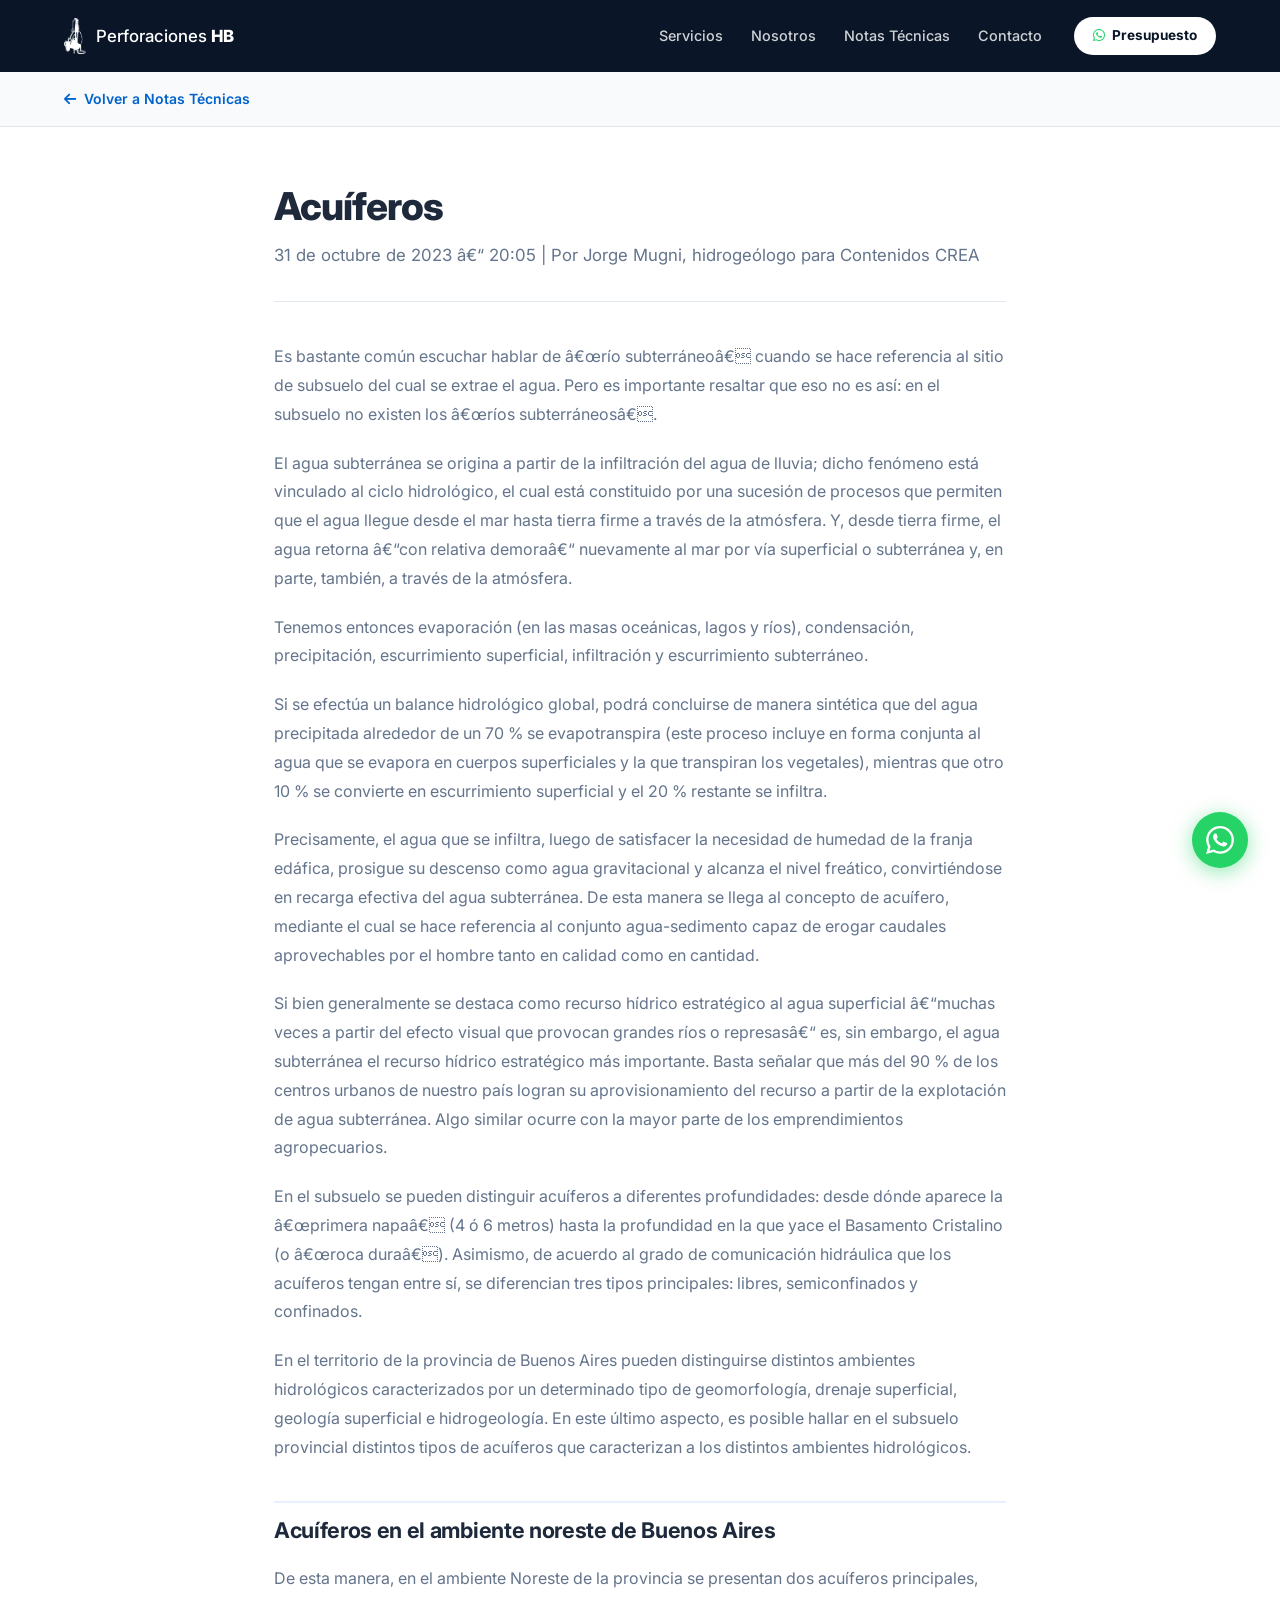
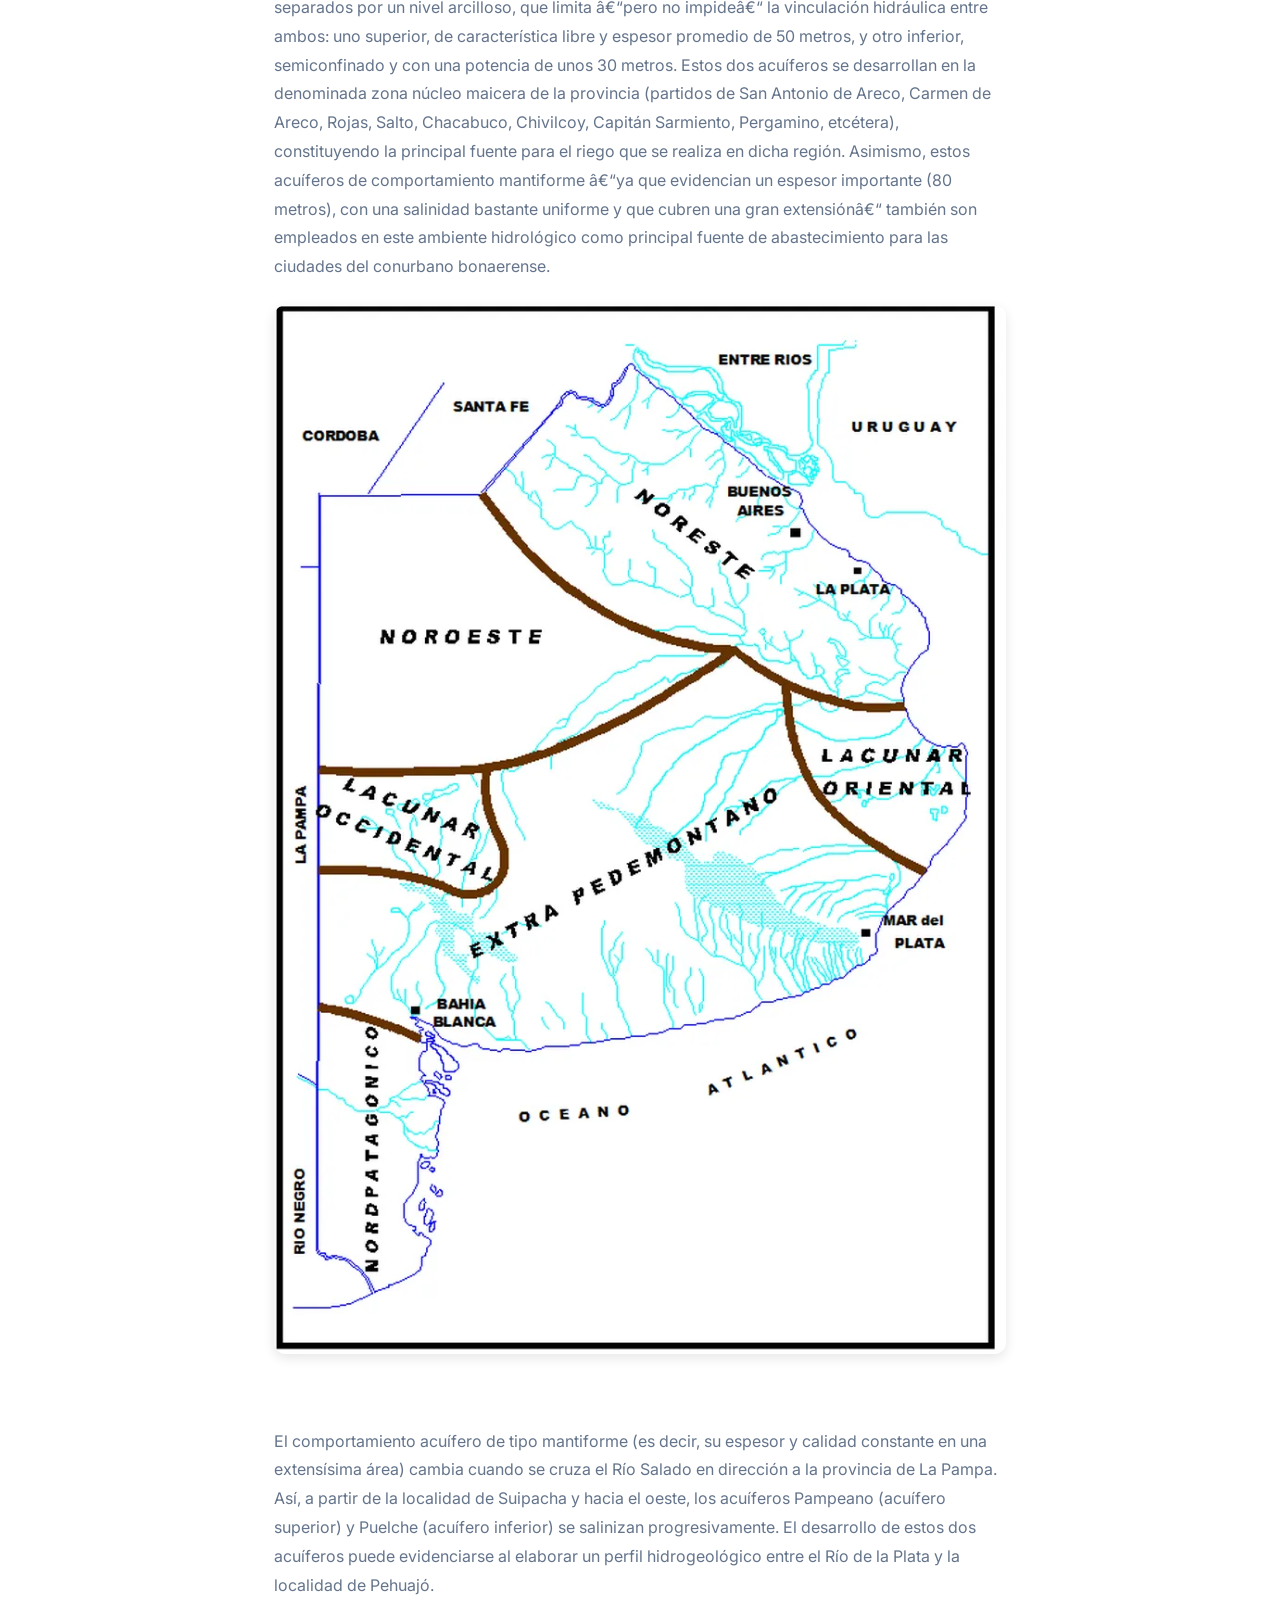
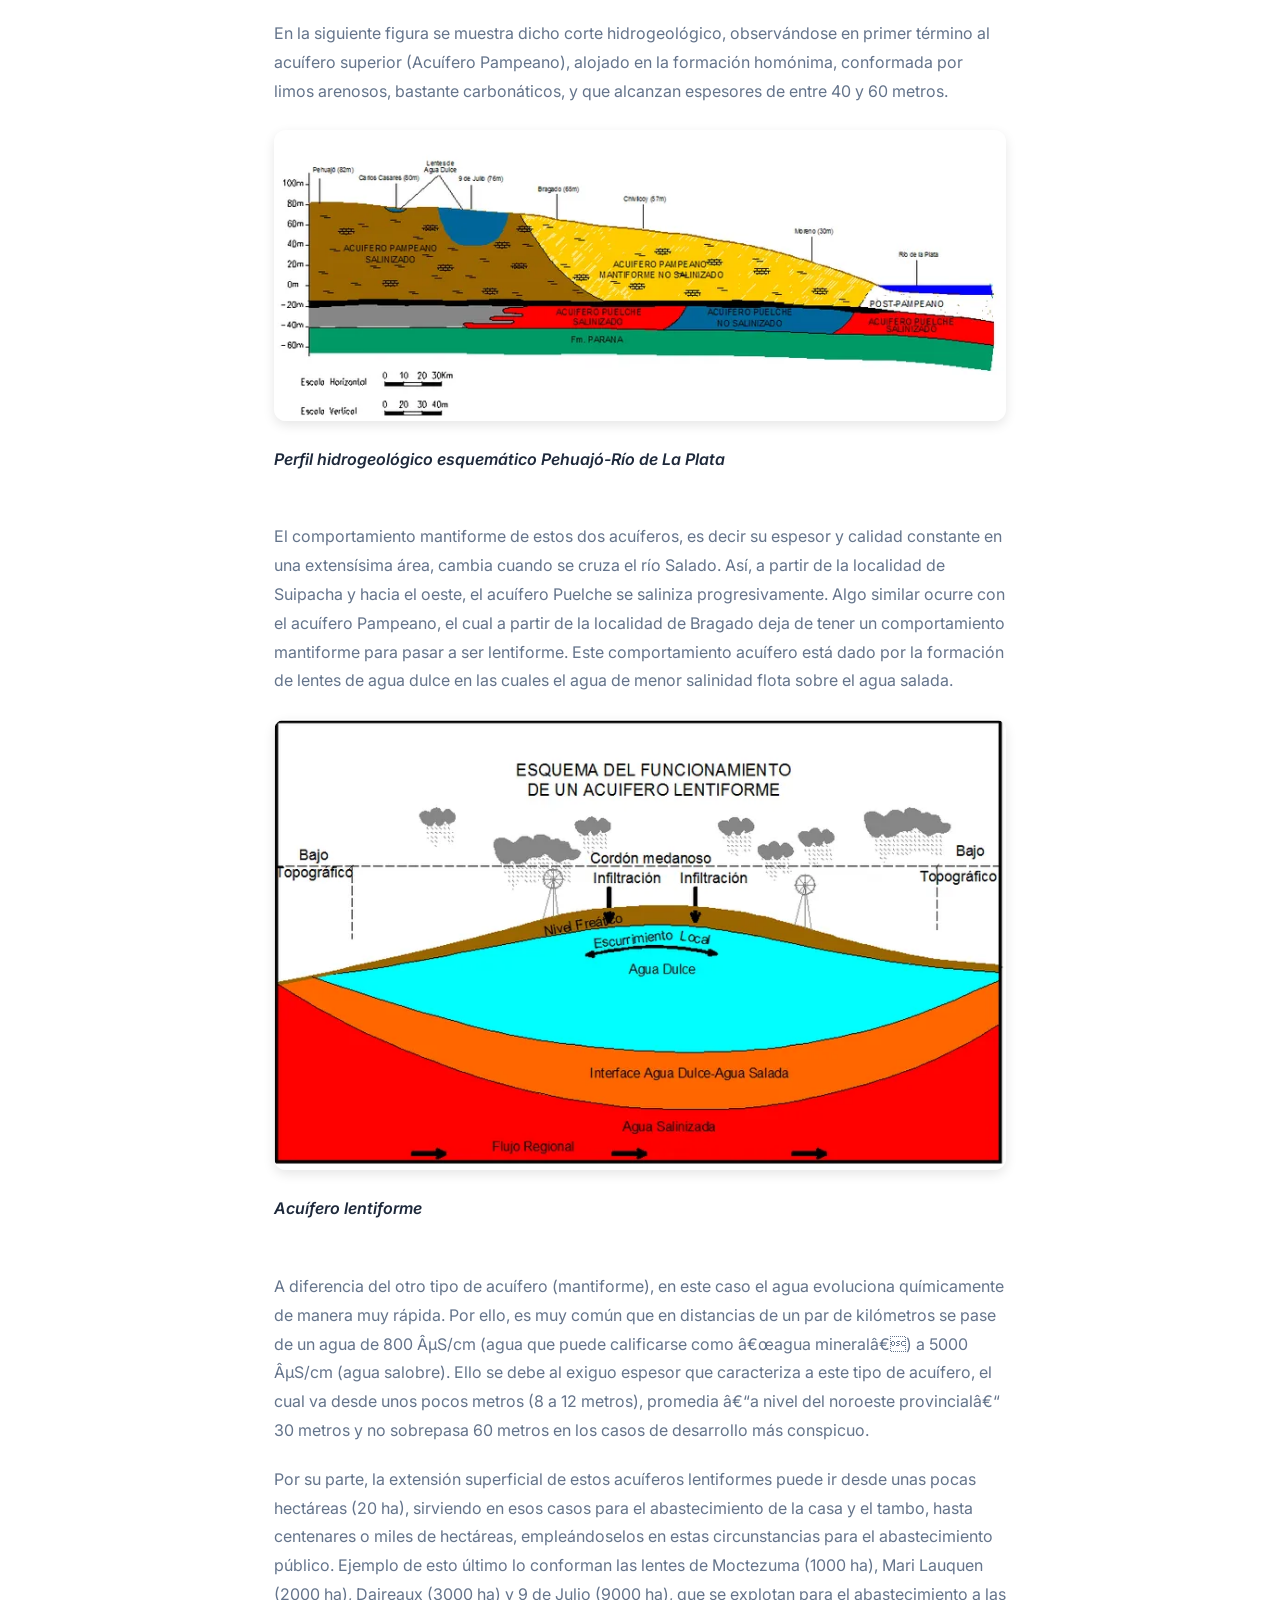
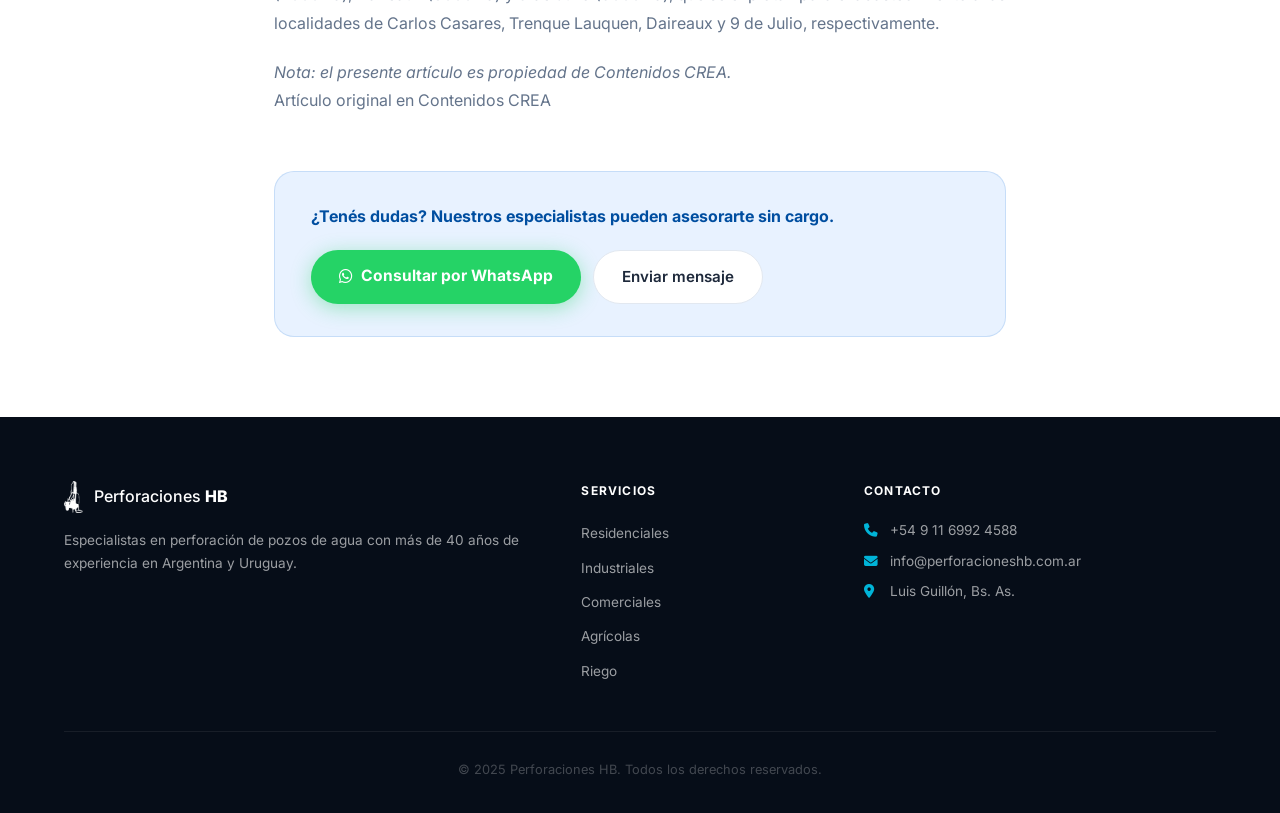
==== commit 5723c490: "Rediseno completo paginas notas tecnicas: encoding corregido, header/footer nuevo, layout limpio, CS" ====
--- a/notas/acuiferos.html
+++ b/notas/acuiferos.html
@@ -1,153 +1,167 @@
-﻿<!DOCTYPE html>
+<!DOCTYPE html>
 <html lang="es">
 <head>
     <meta charset="UTF-8">
     <meta name="viewport" content="width=device-width, initial-scale=1.0">
+    <meta name="description" content="Información técnica sobre acuíferos - Perforaciones HB">
+    <meta name="theme-color" content="#0a1628">
+    <title>Acuíferos | Perforaciones HB</title>
     <link rel="icon" type="image/svg+xml" href="../favicon.svg">
-    <link rel="shortcut icon" href="../favicon.svg">
-    <meta name="description" content="InformaciÃ³n tÃ©cnica sobre acuÃ­feros - Perforaciones HB">
-    <title>AcuÃ­feros - Notas TÃ©cnicas | Perforaciones HB</title>
-
-    <!-- Estilos CSS -->
     <link rel="stylesheet" href="../style.css">
-
-    <!-- Google Fonts -->
-    <link href="https://fonts.googleapis.com/css2?family=Inter:wght@300;400;500;600;700&display=swap" rel="stylesheet">
-
-    <!-- Phosphor Icons -->
-    
-    <!-- Font Awesome -->
-    <link rel="stylesheet" href="https://cdnjs.cloudflare.com/ajax/libs/font-awesome/6.5.1/css/all.min.css">
+    <link href="https://fonts.googleapis.com/css2?family=Inter:wght@300;400;500;600;700;800;900&display=swap" rel="stylesheet">
+    <link rel="stylesheet" href="https://cdnjs.cloudflare.com/ajax/libs/font-awesome/6.5.0/css/all.min.css">
 </head>
 <body>
-    <!-- Header con navegaciÃ³n -->
-    <header class="header">
+
+    <header class="header scrolled" id="header">
         <div class="container">
-            <div class="header-content">
-                <div class="logo-title-container">
-                    <img src="../img/Drillmachine-papa.png" alt="MÃ¡quina de perforar" class="company-logo">
-                    <div class="company-name">
-                        <div class="company-name-line">Perforaciones</div>
-                        <div class="company-name-line">HB</div>
-                    </div>
-                </div>
-                <nav class="nav">
+            <div class="header-inner">
+                <a href="../index.html" class="logo">
+                    <img src="../img/Drillmachine-papa.png" alt="Perforaciones HB" class="logo-img">
+                    <span class="logo-text">Perforaciones <strong>HB</strong></span>
+                </a>
+                <nav class="nav" id="nav">
                     <ul class="nav-list">
                         <li><a href="../index.html#servicios" class="nav-link">Servicios</a></li>
-                        <li><a href="../index.html#notas-tecnicas" class="nav-link">Notas TÃ©cnicas</a></li>
-                        <li><a href="../index.html#fortalezas" class="nav-link">Quienes somos</a></li>
+                        <li><a href="../index.html#nosotros" class="nav-link">Nosotros</a></li>
+                        <li><a href="../index.html#notas-tecnicas" class="nav-link">Notas T&eacute;cnicas</a></li>
                         <li><a href="../index.html#contacto" class="nav-link">Contacto</a></li>
                     </ul>
+                    <a href="https://wa.me/5491169924588?text=Hola,%20quiero%20solicitar%20un%20presupuesto" class="nav-cta" target="_blank" rel="noopener">
+                        <i class="fab fa-whatsapp"></i> Presupuesto
+                    </a>
                 </nav>
-                <a href="../index.html" class="back-button">
-                    <i class="ph ph-arrow-left"></i>
-                    Volver al inicio
+                <button class="menu-btn" id="mobile-menu-btn" aria-label="Men&uacute;" aria-expanded="false">
+                    <span></span><span></span><span></span>
+                </button>
+            </div>
+        </div>
+        <div class="nav-overlay" id="nav-overlay"></div>
+    </header>
+
+    <main class="nota-main">
+        <div class="nota-back">
+            <div class="container">
+                <a href="../index.html#notas-tecnicas" class="nota-back-link">
+                    <i class="fas fa-arrow-left"></i> Volver a Notas T&eacute;cnicas
                 </a>
             </div>
         </div>
-    </header>
 
-    <!-- Contenido principal -->
-    <main class="main">
-        <section class="technical-note-content">
+        <article class="nota-article">
             <div class="container">
-                <div class="note-header">
-                    <h1 class="note-main-title">AcuÃ­feros</h1>
-                    <p class="note-subtitle">31 de octubre de 2023 â€“ 20:05 | Por Jorge Mugni, hidrogeÃ³logo para Contenidos CREA</p>
-                </div>
+                <header class="nota-header">
+                    <h1>Acuíferos</h1>
+                    <p class="nota-subtitle">31 de octubre de 2023 â€“ 20:05 | Por Jorge Mugni, hidrogeólogo para Contenidos CREA</p>
+                </header>
+                <div class="nota-body">
+<p>Es bastante común escuchar hablar de â€œrío subterráneoâ€ cuando se hace referencia al sitio de subsuelo del cual se extrae el agua. Pero es importante resaltar que eso no es así: en el subsuelo no existen los â€œríos subterráneosâ€.</p>
 
-                <div class="note-body">
+                    <p>El agua subterránea se origina a partir de la infiltración del agua de lluvia; dicho fenómeno está vinculado al ciclo hidrológico, el cual está constituido por una sucesión de procesos que permiten que el agua llegue desde el mar hasta tierra firme a través de la atmósfera. Y, desde tierra firme, el agua retorna â€“con relativa demoraâ€“ nuevamente al mar por vía superficial o subterránea y, en parte, también, a través de la atmósfera.</p>
 
-                    <p>Es bastante comÃºn escuchar hablar de â€œrÃ­o subterrÃ¡neoâ€ cuando se hace referencia al sitio de subsuelo del cual se extrae el agua. Pero es importante resaltar que eso no es asÃ­: en el subsuelo no existen los â€œrÃ­os subterrÃ¡neosâ€.</p>
+                    <p>Tenemos entonces evaporación (en las masas oceánicas, lagos y ríos), condensación, precipitación, escurrimiento superficial, infiltración y escurrimiento subterráneo.</p>
 
-                    <p>El agua subterrÃ¡nea se origina a partir de la infiltraciÃ³n del agua de lluvia; dicho fenÃ³meno estÃ¡ vinculado al ciclo hidrolÃ³gico, el cual estÃ¡ constituido por una sucesiÃ³n de procesos que permiten que el agua llegue desde el mar hasta tierra firme a travÃ©s de la atmÃ³sfera. Y, desde tierra firme, el agua retorna â€“con relativa demoraâ€“ nuevamente al mar por vÃ­a superficial o subterrÃ¡nea y, en parte, tambiÃ©n, a travÃ©s de la atmÃ³sfera.</p>
+                    <p>Si se efectúa un balance hidrológico global, podrá concluirse de manera sintética que del agua precipitada alrededor de un 70 % se evapotranspira (este proceso incluye en forma conjunta al agua que se evapora en cuerpos superficiales y la que transpiran los vegetales), mientras que otro 10 % se convierte en escurrimiento superficial y el 20 % restante se infiltra.</p>
 
-                    <p>Tenemos entonces evaporaciÃ³n (en las masas oceÃ¡nicas, lagos y rÃ­os), condensaciÃ³n, precipitaciÃ³n, escurrimiento superficial, infiltraciÃ³n y escurrimiento subterrÃ¡neo.</p>
+                    <p>Precisamente, el agua que se infiltra, luego de satisfacer la necesidad de humedad de la franja edáfica, prosigue su descenso como agua gravitacional y alcanza el nivel freático, convirtiéndose en recarga efectiva del agua subterránea. De esta manera se llega al concepto de acuífero, mediante el cual se hace referencia al conjunto agua-sedimento capaz de erogar caudales aprovechables por el hombre tanto en calidad como en cantidad.</p>
 
-                    <p>Si se efectÃºa un balance hidrolÃ³gico global, podrÃ¡ concluirse de manera sintÃ©tica que del agua precipitada alrededor de un 70 % se evapotranspira (este proceso incluye en forma conjunta al agua que se evapora en cuerpos superficiales y la que transpiran los vegetales), mientras que otro 10 % se convierte en escurrimiento superficial y el 20 % restante se infiltra.</p>
+                    <p>Si bien generalmente se destaca como recurso hídrico estratégico al agua superficial â€“muchas veces a partir del efecto visual que provocan grandes ríos o represasâ€“ es, sin embargo, el agua subterránea el recurso hídrico estratégico más importante. Basta señalar que más del 90 % de los centros urbanos de nuestro país logran su aprovisionamiento del recurso a partir de la explotación de agua subterránea. Algo similar ocurre con la mayor parte de los emprendimientos agropecuarios.</p>
 
-                    <p>Precisamente, el agua que se infiltra, luego de satisfacer la necesidad de humedad de la franja edÃ¡fica, prosigue su descenso como agua gravitacional y alcanza el nivel freÃ¡tico, convirtiÃ©ndose en recarga efectiva del agua subterrÃ¡nea. De esta manera se llega al concepto de acuÃ­fero, mediante el cual se hace referencia al conjunto agua-sedimento capaz de erogar caudales aprovechables por el hombre tanto en calidad como en cantidad.</p>
+                    <p>En el subsuelo se pueden distinguir acuíferos a diferentes profundidades: desde dónde aparece la â€œprimera napaâ€ (4 ó 6 metros) hasta la profundidad en la que yace el Basamento Cristalino (o â€œroca duraâ€). Asimismo, de acuerdo al grado de comunicación hidráulica que los acuíferos tengan entre sí, se diferencian tres tipos principales: libres, semiconfinados y confinados.</p>
 
-                    <p>Si bien generalmente se destaca como recurso hÃ­drico estratÃ©gico al agua superficial â€“muchas veces a partir del efecto visual que provocan grandes rÃ­os o represasâ€“ es, sin embargo, el agua subterrÃ¡nea el recurso hÃ­drico estratÃ©gico mÃ¡s importante. Basta seÃ±alar que mÃ¡s del 90 % de los centros urbanos de nuestro paÃ­s logran su aprovisionamiento del recurso a partir de la explotaciÃ³n de agua subterrÃ¡nea. Algo similar ocurre con la mayor parte de los emprendimientos agropecuarios.</p>
+                    <p>En el territorio de la provincia de Buenos Aires pueden distinguirse distintos ambientes hidrológicos caracterizados por un determinado tipo de geomorfología, drenaje superficial, geología superficial e hidrogeología. En este último aspecto, es posible hallar en el subsuelo provincial distintos tipos de acuíferos que caracterizan a los distintos ambientes hidrológicos.</p>
 
-                    <p>En el subsuelo se pueden distinguir acuÃ­feros a diferentes profundidades: desde dÃ³nde aparece la â€œprimera napaâ€ (4 Ã³ 6 metros) hasta la profundidad en la que yace el Basamento Cristalino (o â€œroca duraâ€). Asimismo, de acuerdo al grado de comunicaciÃ³n hidrÃ¡ulica que los acuÃ­feros tengan entre sÃ­, se diferencian tres tipos principales: libres, semiconfinados y confinados.</p>
-
-                    <p>En el territorio de la provincia de Buenos Aires pueden distinguirse distintos ambientes hidrolÃ³gicos caracterizados por un determinado tipo de geomorfologÃ­a, drenaje superficial, geologÃ­a superficial e hidrogeologÃ­a. En este Ãºltimo aspecto, es posible hallar en el subsuelo provincial distintos tipos de acuÃ­feros que caracterizan a los distintos ambientes hidrolÃ³gicos.</p>
-
-                    <h2>AcuÃ­feros en el ambiente noreste de Buenos Aires</h2>
-                    <p>De esta manera, en el ambiente Noreste de la provincia se presentan dos acuÃ­feros principales, separados por un nivel arcilloso, que limita â€“pero no impideâ€“ la vinculaciÃ³n hidrÃ¡ulica entre ambos: uno superior, de caracterÃ­stica libre y espesor promedio de 50 metros, y otro inferior, semiconfinado y con una potencia de unos 30 metros. Estos dos acuÃ­feros se desarrollan en la denominada zona nÃºcleo maicera de la provincia (partidos de San Antonio de Areco, Carmen de Areco, Rojas, Salto, Chacabuco, Chivilcoy, CapitÃ¡n Sarmiento, Pergamino, etcÃ©tera), constituyendo la principal fuente para el riego que se realiza en dicha regiÃ³n. Asimismo, estos acuÃ­feros de comportamiento mantiforme â€“ya que evidencian un espesor importante (80 metros), con una salinidad bastante uniforme y que cubren una gran extensiÃ³nâ€“ tambiÃ©n son empleados en este ambiente hidrolÃ³gico como principal fuente de abastecimiento para las ciudades del conurbano bonaerense.</p>
+                    <h2>Acuíferos en el ambiente noreste de Buenos Aires</h2>
+                    <p>De esta manera, en el ambiente Noreste de la provincia se presentan dos acuíferos principales, separados por un nivel arcilloso, que limita â€“pero no impideâ€“ la vinculación hidráulica entre ambos: uno superior, de característica libre y espesor promedio de 50 metros, y otro inferior, semiconfinado y con una potencia de unos 30 metros. Estos dos acuíferos se desarrollan en la denominada zona núcleo maicera de la provincia (partidos de San Antonio de Areco, Carmen de Areco, Rojas, Salto, Chacabuco, Chivilcoy, Capitán Sarmiento, Pergamino, etcétera), constituyendo la principal fuente para el riego que se realiza en dicha región. Asimismo, estos acuíferos de comportamiento mantiforme â€“ya que evidencian un espesor importante (80 metros), con una salinidad bastante uniforme y que cubren una gran extensiónâ€“ también son empleados en este ambiente hidrológico como principal fuente de abastecimiento para las ciudades del conurbano bonaerense.</p>
 
                     <figure>
-                        <img src="../img/Mapa_acuÃ­feros.webp" alt="Mapa de acuÃ­feros de la provincia de Buenos Aires">
+                        <img src="../img/Mapa_acuíferos.webp" alt="Mapa de acuíferos de la provincia de Buenos Aires">
                     </figure>
 
                     <p>&nbsp;</p>
 
-                    <p>El comportamiento acuÃ­fero de tipo mantiforme (es decir, su espesor y calidad constante en una extensÃ­sima Ã¡rea) cambia cuando se cruza el RÃ­o Salado en direcciÃ³n a la provincia de La Pampa. AsÃ­, a partir de la localidad de Suipacha y hacia el oeste, los acuÃ­feros Pampeano (acuÃ­fero superior) y Puelche (acuÃ­fero inferior) se salinizan progresivamente. El desarrollo de estos dos acuÃ­feros puede evidenciarse al elaborar un perfil hidrogeolÃ³gico entre el RÃ­o de la Plata y la localidad de PehuajÃ³.</p>
+                    <p>El comportamiento acuífero de tipo mantiforme (es decir, su espesor y calidad constante en una extensísima área) cambia cuando se cruza el Río Salado en dirección a la provincia de La Pampa. Así, a partir de la localidad de Suipacha y hacia el oeste, los acuíferos Pampeano (acuífero superior) y Puelche (acuífero inferior) se salinizan progresivamente. El desarrollo de estos dos acuíferos puede evidenciarse al elaborar un perfil hidrogeológico entre el Río de la Plata y la localidad de Pehuajó.</p>
 
-                    <p>En la siguiente figura se muestra dicho corte hidrogeolÃ³gico, observÃ¡ndose en primer tÃ©rmino al acuÃ­fero superior (AcuÃ­fero Pampeano), alojado en la formaciÃ³n homÃ³nima, conformada por limos arenosos, bastante carbonÃ¡ticos, y que alcanzan espesores de entre 40 y 60 metros.</p>
+                    <p>En la siguiente figura se muestra dicho corte hidrogeológico, observándose en primer término al acuífero superior (Acuífero Pampeano), alojado en la formación homónima, conformada por limos arenosos, bastante carbonáticos, y que alcanzan espesores de entre 40 y 60 metros.</p>
 
                     <figure>
-                        <img src="../img/Perfil_hidrogeolÃ³gico.webp" alt="Perfil hidrogeolÃ³gico esquemÃ¡tico PehuajÃ³-RÃ­o de La Plata">
-                        <figcaption><em><strong>Perfil hidrogeolÃ³gico esquemÃ¡tico PehuajÃ³-RÃ­o de La Plata</strong></em></figcaption>
+                        <img src="../img/Perfil_hidrogeológico.webp" alt="Perfil hidrogeológico esquemático Pehuajó-Río de La Plata">
+                        <figcaption><em><strong>Perfil hidrogeológico esquemático Pehuajó-Río de La Plata</strong></em></figcaption>
                     </figure>
 
                     <p>&nbsp;</p>
 
-                    <p>El comportamiento mantiforme de estos dos acuÃ­feros, es decir su espesor y calidad constante en una extensÃ­sima Ã¡rea, cambia cuando se cruza el rÃ­o Salado. AsÃ­, a partir de la localidad de Suipacha y hacia el oeste, el acuÃ­fero Puelche se saliniza progresivamente. Algo similar ocurre con el acuÃ­fero Pampeano, el cual a partir de la localidad de Bragado deja de tener un comportamiento mantiforme para pasar a ser lentiforme. Este comportamiento acuÃ­fero estÃ¡ dado por la formaciÃ³n de lentes de agua dulce en las cuales el agua de menor salinidad flota sobre el agua salada.</p>
+                    <p>El comportamiento mantiforme de estos dos acuíferos, es decir su espesor y calidad constante en una extensísima área, cambia cuando se cruza el río Salado. Así, a partir de la localidad de Suipacha y hacia el oeste, el acuífero Puelche se saliniza progresivamente. Algo similar ocurre con el acuífero Pampeano, el cual a partir de la localidad de Bragado deja de tener un comportamiento mantiforme para pasar a ser lentiforme. Este comportamiento acuífero está dado por la formación de lentes de agua dulce en las cuales el agua de menor salinidad flota sobre el agua salada.</p>
 
                     <figure>
-                        <img src="../img/acuifero_lentiforme.webp" alt="AcuÃ­fero lentiforme">
-                        <figcaption><em><strong>AcuÃ­fero lentiforme</strong></em></figcaption>
+                        <img src="../img/acuifero_lentiforme.webp" alt="Acuífero lentiforme">
+                        <figcaption><em><strong>Acuífero lentiforme</strong></em></figcaption>
                     </figure>
 
                     <p>&nbsp;</p>
 
-                    <p>A diferencia del otro tipo de acuÃ­fero (mantiforme), en este caso el agua evoluciona quÃ­micamente de manera muy rÃ¡pida. Por ello, es muy comÃºn que en distancias de un par de kilÃ³metros se pase de un agua de 800 ÂµS/cm (agua que puede calificarse como â€œagua mineralâ€) a 5000 ÂµS/cm (agua salobre). Ello se debe al exiguo espesor que caracteriza a este tipo de acuÃ­fero, el cual va desde unos pocos metros (8 a 12 metros), promedia â€“a nivel del noroeste provincialâ€“ 30 metros y no sobrepasa 60 metros en los casos de desarrollo mÃ¡s conspicuo.</p>
+                    <p>A diferencia del otro tipo de acuífero (mantiforme), en este caso el agua evoluciona químicamente de manera muy rápida. Por ello, es muy común que en distancias de un par de kilómetros se pase de un agua de 800 ÂµS/cm (agua que puede calificarse como â€œagua mineralâ€) a 5000 ÂµS/cm (agua salobre). Ello se debe al exiguo espesor que caracteriza a este tipo de acuífero, el cual va desde unos pocos metros (8 a 12 metros), promedia â€“a nivel del noroeste provincialâ€“ 30 metros y no sobrepasa 60 metros en los casos de desarrollo más conspicuo.</p>
 
-                    <p>Por su parte, la extensiÃ³n superficial de estos acuÃ­feros lentiformes puede ir desde unas pocas hectÃ¡reas (20 ha), sirviendo en esos casos para el abastecimiento de la casa y el tambo, hasta centenares o miles de hectÃ¡reas, empleÃ¡ndoselos en estas circunstancias para el abastecimiento pÃºblico. Ejemplo de esto Ãºltimo lo conforman las lentes de Moctezuma (1000 ha), Mari Lauquen (2000 ha), Daireaux (3000 ha) y 9 de Julio (9000 ha), que se explotan para el abastecimiento a las localidades de Carlos Casares, Trenque Lauquen, Daireaux y 9 de Julio, respectivamente.</p>
+                    <p>Por su parte, la extensión superficial de estos acuíferos lentiformes puede ir desde unas pocas hectáreas (20 ha), sirviendo en esos casos para el abastecimiento de la casa y el tambo, hasta centenares o miles de hectáreas, empleándoselos en estas circunstancias para el abastecimiento público. Ejemplo de esto último lo conforman las lentes de Moctezuma (1000 ha), Mari Lauquen (2000 ha), Daireaux (3000 ha) y 9 de Julio (9000 ha), que se explotan para el abastecimiento a las localidades de Carlos Casares, Trenque Lauquen, Daireaux y 9 de Julio, respectivamente.</p>
 
                     <p>
-                        <em>Nota: el presente artÃ­culo es propiedad de Contenidos CREA.</em><br>
-                        <a href="https://www.contenidoscrea.org.ar/agricultura/riego-caracteristicas-los-acuiferos-bonaerenses-n5326790" target="_blank" rel="noopener">ArtÃ­culo original en Contenidos CREA</a>
+                        <em>Nota: el presente artículo es propiedad de Contenidos CREA.</em><br>
+                        <a href="https://www.contenidoscrea.org.ar/agricultura/riego-caracteristicas-los-acuiferos-bonaerenses-n5326790" target="_blank" rel="noopener">Artículo original en Contenidos CREA</a>
                     </p>
-
+                </div>
+                <div class="nota-cta">
+                    <p>&iquest;Ten&eacute;s dudas? Nuestros especialistas pueden asesorarte sin cargo.</p>
+                    <div class="nota-cta-actions">
+                        <a href="https://wa.me/5491169924588?text=Hola,%20quiero%20consultar%20sobre%20pozos%20de%20agua" class="btn-whatsapp" target="_blank" rel="noopener">
+                            <i class="fab fa-whatsapp"></i> Consultar por WhatsApp
+                        </a>
+                        <a href="../index.html#contacto" class="btn-outline-dark">Enviar mensaje</a>
+                    </div>
                 </div>
             </div>
-        </section>
+        </article>
     </main>
 
-    <!-- BotÃ³n flotante de WhatsApp -->
-    <a href="https://wa.me/5491169924588?text=Hola,%20me%20interesa%20solicitar%20informaciÃ³n%20sobre%20sus%20servicios%20de%20perforaciÃ³n" 
-       class="whatsapp-float" 
-       target="_blank" 
-       rel="noopener noreferrer"
-       aria-label="Contactar por WhatsApp">
-        <svg viewBox="0 0 24 24" xmlns="http://www.w3.org/2000/svg">
+    <a href="https://wa.me/5491169924588?text=Hola,%20me%20interesa%20informaci%C3%B3n%20sobre%20sus%20servicios%20de%20perforaci%C3%B3n"
+       class="whatsapp-float" target="_blank" rel="noopener noreferrer" aria-label="WhatsApp">
+        <svg viewBox="0 0 24 24" xmlns="http://www.w3.org/2000/svg" fill="white">
             <path d="M17.472 14.382c-.297-.149-1.758-.867-2.03-.967-.273-.099-.471-.148-.67.15-.197.297-.767.966-.94 1.164-.173.199-.347.223-.644.075-.297-.15-1.255-.463-2.39-1.475-.883-.788-1.48-1.761-1.653-2.059-.173-.297-.018-.458.13-.606.134-.133.298-.347.446-.52.149-.174.198-.298.298-.497.099-.198.05-.371-.025-.52-.075-.149-.669-1.612-.916-2.207-.242-.579-.487-.5-.669-.51-.173-.008-.371-.01-.57-.01-.198 0-.52.074-.792.372-.272.297-1.04 1.016-1.04 2.479 0 1.462 1.065 2.875 1.213 3.074.149.198 2.096 3.2 5.077 4.487.709.306 1.262.489 1.694.625.712.227 1.36.195 1.871.118.571-.085 1.758-.719 2.006-1.413.248-.694.248-1.289.173-1.413-.074-.124-.272-.198-.57-.347m-5.421 7.403h-.004a9.87 9.87 0 01-5.031-1.378l-.361-.214-3.741.982.998-3.648-.235-.374a9.86 9.86 0 01-1.51-5.26c.001-5.45 4.436-9.884 9.888-9.884 2.64 0 5.122 1.03 6.988 2.898a9.825 9.825 0 012.893 6.994c-.003 5.45-4.437 9.884-9.885 9.884m8.413-18.297A11.815 11.815 0 0012.05 0C5.495 0 .16 5.335.157 11.892c0 2.096.547 4.142 1.588 5.945L.057 24l6.305-1.654a11.882 11.882 0 005.683 1.448h.005c6.554 0 11.89-5.335 11.893-11.893A11.821 11.821 0 0020.465 3.488"/>
         </svg>
     </a>
 
-    <!-- Footer -->
     <footer class="footer">
         <div class="container">
-            <p class="footer-text">
-                Â© 2025 Perforaciones HB. Todos los derechos reservados.
-            </p>
+            <div class="footer-grid">
+                <div class="footer-brand">
+                    <div class="footer-logo">
+                        <img src="../img/Drillmachine-papa.png" alt="Perforaciones HB">
+                        <span>Perforaciones <strong>HB</strong></span>
+                    </div>
+                    <p>Especialistas en perforaci&oacute;n de pozos de agua con m&aacute;s de 40 a&ntilde;os de experiencia en Argentina y Uruguay.</p>
+                </div>
+                <div class="footer-links">
+                    <h4>Servicios</h4>
+                    <ul>
+                        <li><a href="../index.html#servicios">Residenciales</a></li>
+                        <li><a href="../index.html#servicios">Industriales</a></li>
+                        <li><a href="../index.html#servicios">Comerciales</a></li>
+                        <li><a href="../index.html#servicios">Agr&iacute;colas</a></li>
+                        <li><a href="../index.html#servicios">Riego</a></li>
+                    </ul>
+                </div>
+                <div class="footer-contact">
+                    <h4>Contacto</h4>
+                    <p><i class="fas fa-phone"></i> <a href="tel:+5491169924588">+54 9 11 6992 4588</a></p>
+                    <p><i class="fas fa-envelope"></i> <a href="mailto:info@perforacioneshb.com.ar">info@perforacioneshb.com.ar</a></p>
+                    <p><i class="fas fa-location-dot"></i> Luis Guill&oacute;n, Bs. As.</p>
+                </div>
+            </div>
+            <div class="footer-bottom">
+                <p class="copyright">&copy; 2025 Perforaciones HB. Todos los derechos reservados.</p>
+            </div>
         </div>
     </footer>
 
-    <!-- Scripts -->
-    <script>
-        
-
-        // Smooth scroll para enlaces internos
-        document.querySelectorAll('a[href^="../index.html#"]').forEach(link => {
-            link.addEventListener('click', function(e) {
-                e.preventDefault();
-                window.location.href = this.href;
-            });
-        });
-    </script>
+    <script src="../script.js"></script>
 </body>
-</html>
+</html>
--- a/style.css
+++ b/style.css
@@ -761,6 +761,114 @@
   margin-bottom: 1rem;
 }
 .copyright { font-size: .8rem; opacity: .4; text-align: center; }
+
+/* === NOTA PAGES === */
+.nota-main { padding-top: 4.5rem; min-height: 100vh; }
+
+.nota-back {
+    background: var(--surface);
+    border-bottom: 1px solid var(--border);
+    padding: .875rem 0;
+}
+.nota-back-link {
+    display: inline-flex;
+    align-items: center;
+    gap: .5rem;
+    font-size: .875rem;
+    font-weight: 600;
+    color: var(--primary);
+    transition: gap var(--ease);
+}
+.nota-back-link:hover { gap: .75rem; }
+
+.nota-article {
+    padding: 3.5rem 0 5rem;
+}
+.nota-article .container {
+    max-width: 780px;
+}
+
+.nota-header {
+    margin-bottom: 2.5rem;
+    padding-bottom: 2rem;
+    border-bottom: 1px solid var(--border);
+}
+.nota-header h1 {
+    font-size: clamp(1.75rem, 3vw, 2.5rem);
+    font-weight: 800;
+    color: var(--text);
+    letter-spacing: -.025em;
+    line-height: 1.2;
+    margin-bottom: .75rem;
+}
+.nota-subtitle {
+    font-size: 1.05rem;
+    color: var(--muted);
+    line-height: 1.7;
+}
+
+.nota-body { color: var(--text); line-height: 1.8; font-size: 1rem; }
+.nota-body h2 {
+    font-size: 1.35rem;
+    font-weight: 700;
+    color: var(--text);
+    margin: 2.5rem 0 .875rem;
+    letter-spacing: -.015em;
+    padding-top: .5rem;
+    border-top: 2px solid var(--primary-light);
+}
+.nota-body h3 {
+    font-size: 1.05rem;
+    font-weight: 700;
+    color: var(--text);
+    margin: 1.75rem 0 .6rem;
+}
+.nota-body p { margin-bottom: 1.25rem; color: var(--muted); }
+.nota-body ul, .nota-body ol {
+    margin: 0 0 1.5rem 1.25rem;
+    display: flex;
+    flex-direction: column;
+    gap: .55rem;
+}
+.nota-body ul { list-style: disc; }
+.nota-body ol { list-style: decimal; }
+.nota-body li { color: var(--muted); line-height: 1.65; }
+.nota-body li strong, .nota-body strong { color: var(--text); font-weight: 600; }
+.nota-body em { font-style: italic; }
+.nota-body img {
+    width: 100%;
+    border-radius: var(--r);
+    margin: 1.5rem 0;
+    box-shadow: var(--shadow-md);
+}
+
+.nota-cta {
+    margin-top: 3.5rem;
+    padding: 2rem 2.25rem;
+    background: var(--primary-light);
+    border-radius: var(--r-lg);
+    border: 1px solid rgba(0,99,204,.15);
+}
+.nota-cta > p {
+    font-size: 1rem;
+    font-weight: 700;
+    color: var(--primary-dark);
+    margin: 0 0 1.25rem;
+}
+.nota-cta-actions { display: flex; gap: .75rem; flex-wrap: wrap; }
+.btn-outline-dark {
+    display: inline-flex;
+    align-items: center;
+    padding: .875rem 1.75rem;
+    border-radius: var(--r-full);
+    font-weight: 600;
+    font-size: .95rem;
+    border: 1.5px solid var(--border);
+    color: var(--text);
+    background: #fff;
+    transition: all var(--ease);
+}
+.btn-outline-dark:hover { border-color: var(--primary); color: var(--primary); }
 
 /* Ocultar badge de reCAPTCHA (mencionado en footer/disclaimer) */
 .grecaptcha-badge { visibility: hidden !important; }
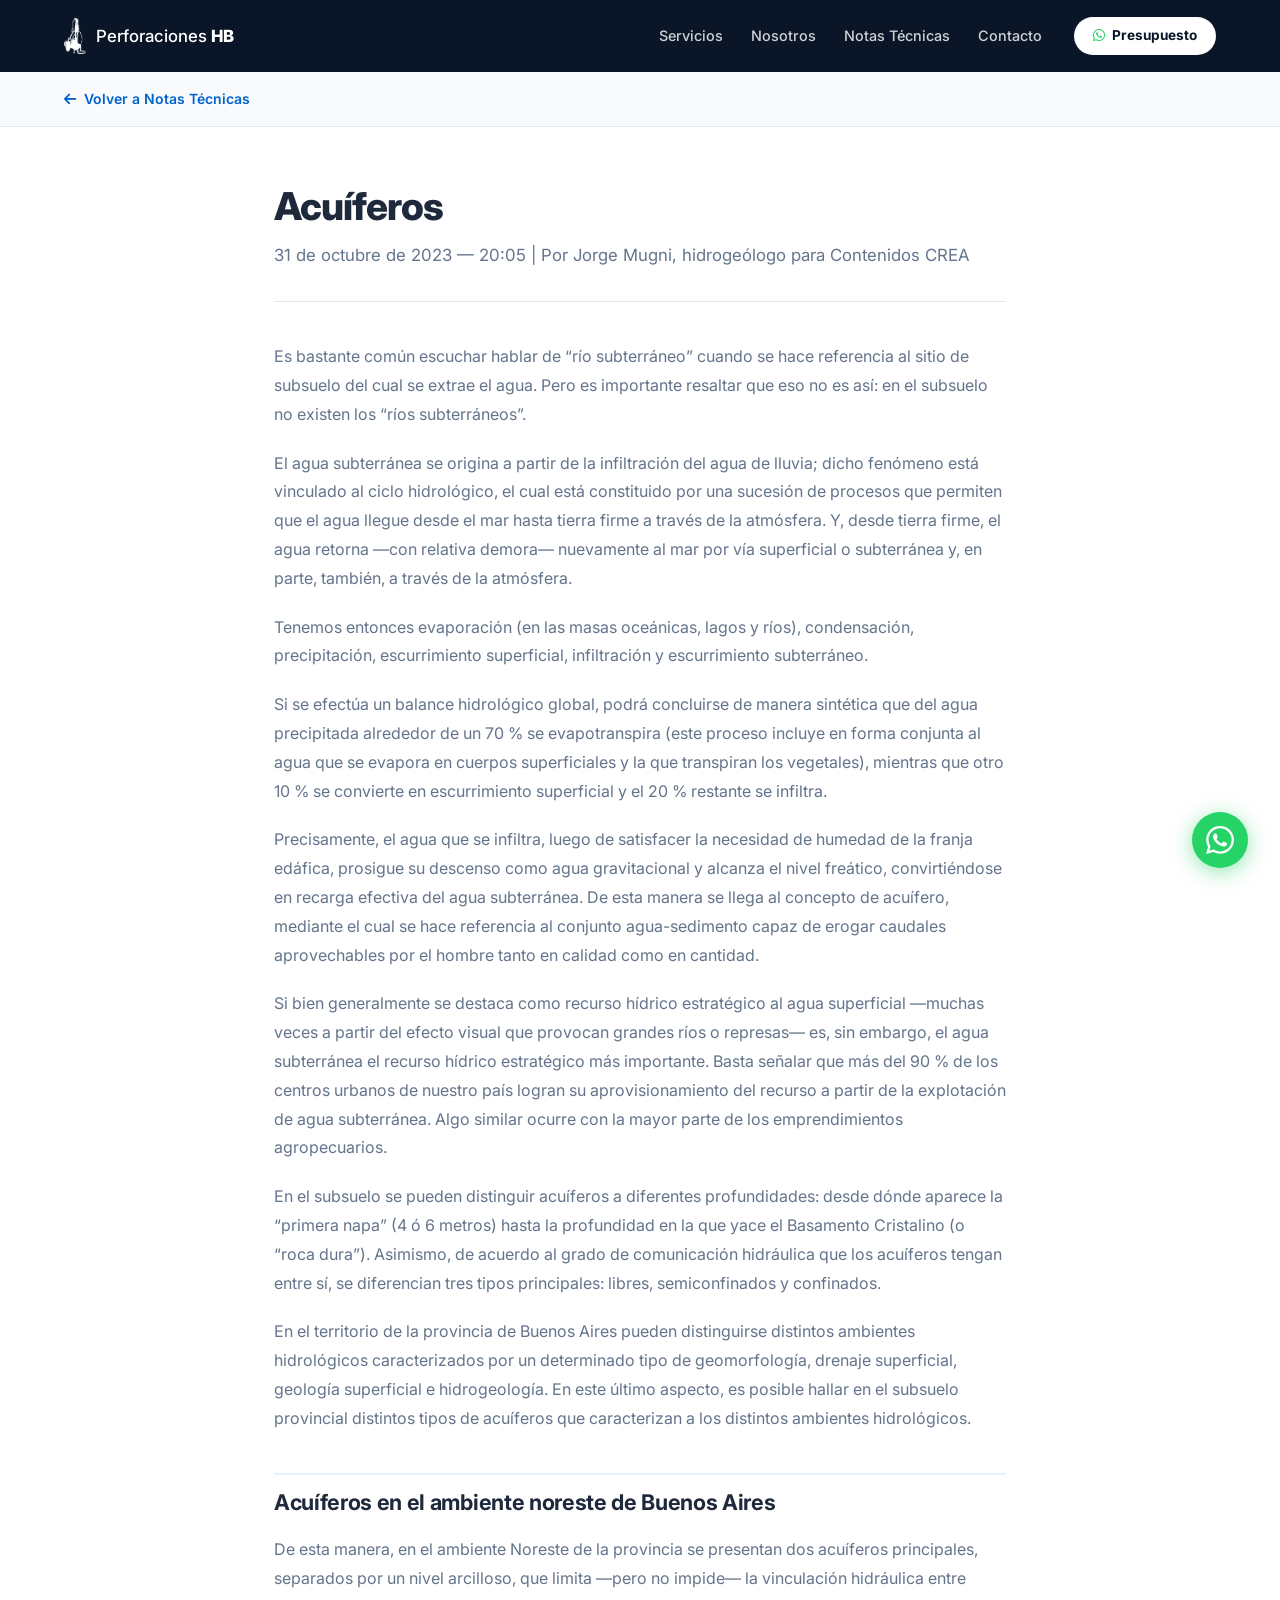
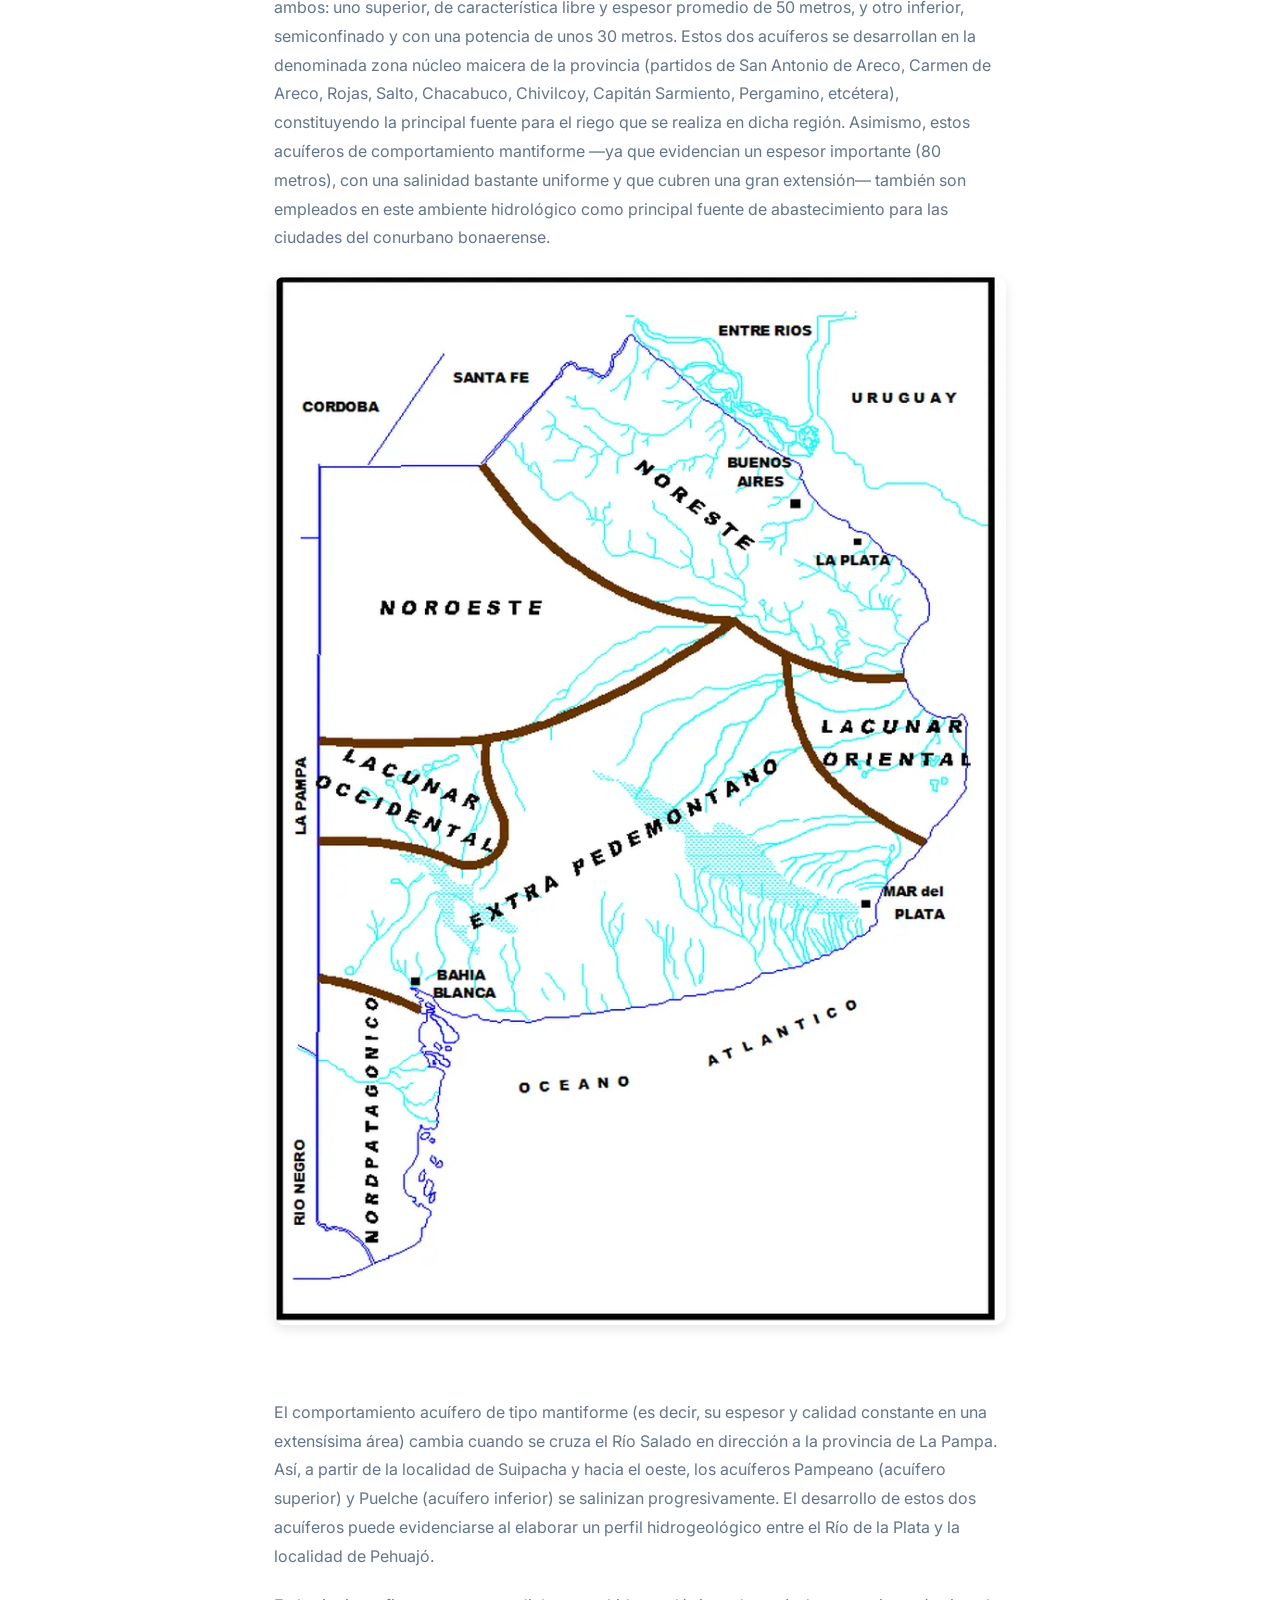
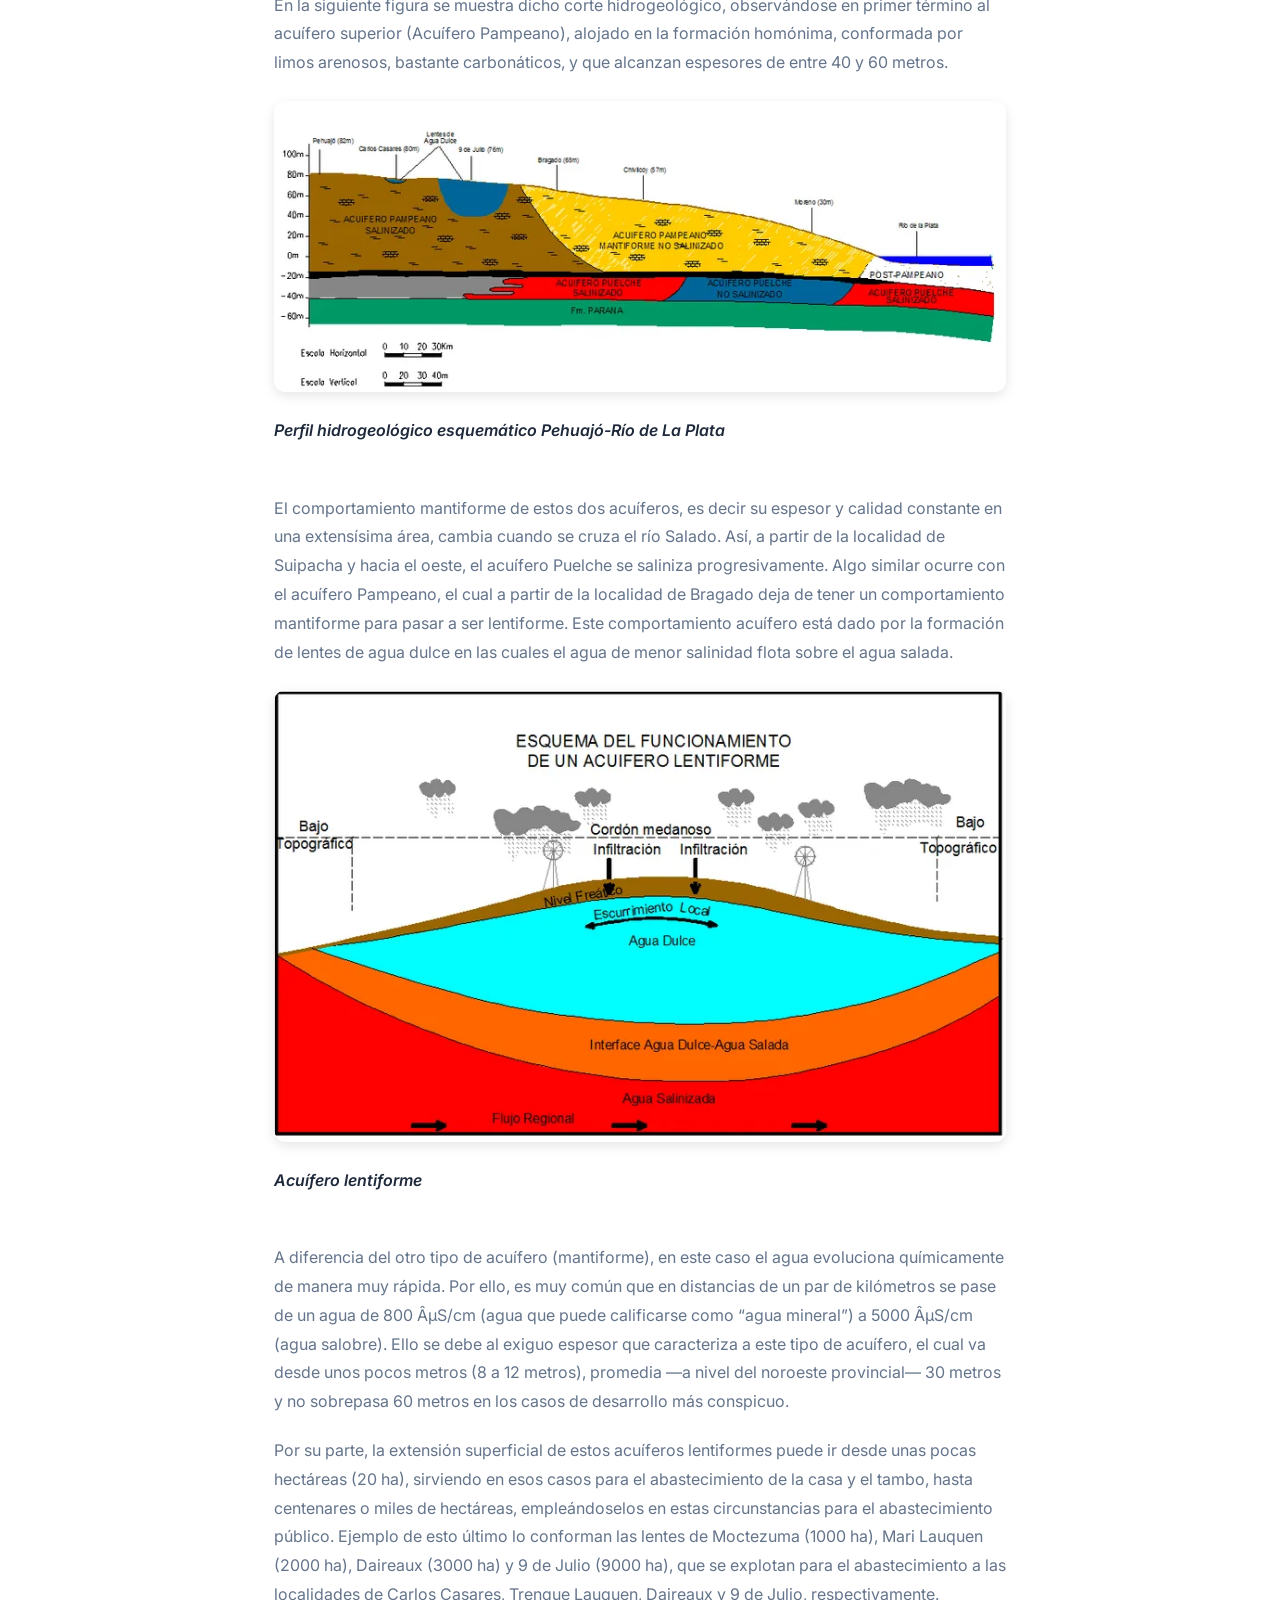
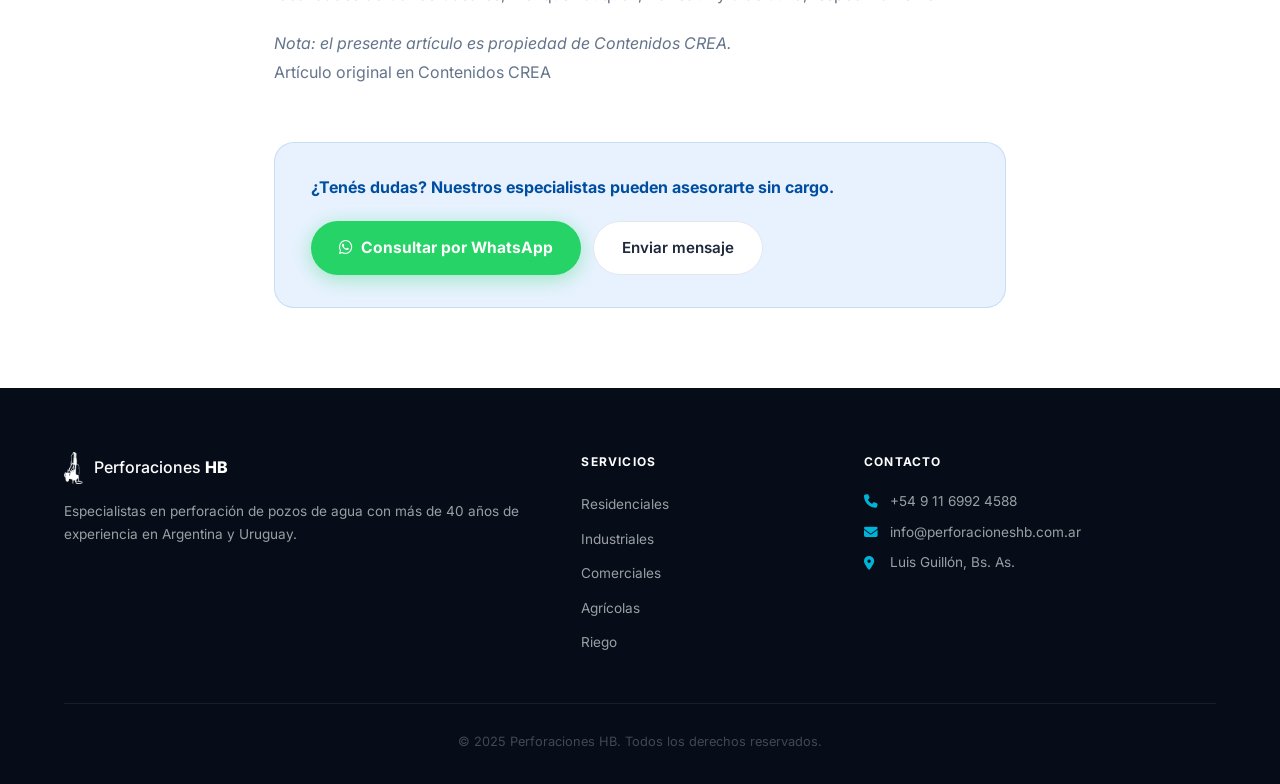
==== commit c5c02fb3: "Fix remaining smart-quote/dash encoding in acuiferos.html" ====
--- a/notas/acuiferos.html
+++ b/notas/acuiferos.html
@@ -52,12 +52,12 @@
             <div class="container">
                 <header class="nota-header">
                     <h1>Acuíferos</h1>
-                    <p class="nota-subtitle">31 de octubre de 2023 â€“ 20:05 | Por Jorge Mugni, hidrogeólogo para Contenidos CREA</p>
+                    <p class="nota-subtitle">31 de octubre de 2023 — 20:05 | Por Jorge Mugni, hidrogeólogo para Contenidos CREA</p>
                 </header>
                 <div class="nota-body">
-<p>Es bastante común escuchar hablar de â€œrío subterráneoâ€ cuando se hace referencia al sitio de subsuelo del cual se extrae el agua. Pero es importante resaltar que eso no es así: en el subsuelo no existen los â€œríos subterráneosâ€.</p>
+<p>Es bastante común escuchar hablar de “río subterráneo” cuando se hace referencia al sitio de subsuelo del cual se extrae el agua. Pero es importante resaltar que eso no es así: en el subsuelo no existen los “ríos subterráneos”.</p>
 
-                    <p>El agua subterránea se origina a partir de la infiltración del agua de lluvia; dicho fenómeno está vinculado al ciclo hidrológico, el cual está constituido por una sucesión de procesos que permiten que el agua llegue desde el mar hasta tierra firme a través de la atmósfera. Y, desde tierra firme, el agua retorna â€“con relativa demoraâ€“ nuevamente al mar por vía superficial o subterránea y, en parte, también, a través de la atmósfera.</p>
+                    <p>El agua subterránea se origina a partir de la infiltración del agua de lluvia; dicho fenómeno está vinculado al ciclo hidrológico, el cual está constituido por una sucesión de procesos que permiten que el agua llegue desde el mar hasta tierra firme a través de la atmósfera. Y, desde tierra firme, el agua retorna —con relativa demora— nuevamente al mar por vía superficial o subterránea y, en parte, también, a través de la atmósfera.</p>
 
                     <p>Tenemos entonces evaporación (en las masas oceánicas, lagos y ríos), condensación, precipitación, escurrimiento superficial, infiltración y escurrimiento subterráneo.</p>
 
@@ -65,14 +65,14 @@
 
                     <p>Precisamente, el agua que se infiltra, luego de satisfacer la necesidad de humedad de la franja edáfica, prosigue su descenso como agua gravitacional y alcanza el nivel freático, convirtiéndose en recarga efectiva del agua subterránea. De esta manera se llega al concepto de acuífero, mediante el cual se hace referencia al conjunto agua-sedimento capaz de erogar caudales aprovechables por el hombre tanto en calidad como en cantidad.</p>
 
-                    <p>Si bien generalmente se destaca como recurso hídrico estratégico al agua superficial â€“muchas veces a partir del efecto visual que provocan grandes ríos o represasâ€“ es, sin embargo, el agua subterránea el recurso hídrico estratégico más importante. Basta señalar que más del 90 % de los centros urbanos de nuestro país logran su aprovisionamiento del recurso a partir de la explotación de agua subterránea. Algo similar ocurre con la mayor parte de los emprendimientos agropecuarios.</p>
+                    <p>Si bien generalmente se destaca como recurso hídrico estratégico al agua superficial —muchas veces a partir del efecto visual que provocan grandes ríos o represas— es, sin embargo, el agua subterránea el recurso hídrico estratégico más importante. Basta señalar que más del 90 % de los centros urbanos de nuestro país logran su aprovisionamiento del recurso a partir de la explotación de agua subterránea. Algo similar ocurre con la mayor parte de los emprendimientos agropecuarios.</p>
 
-                    <p>En el subsuelo se pueden distinguir acuíferos a diferentes profundidades: desde dónde aparece la â€œprimera napaâ€ (4 ó 6 metros) hasta la profundidad en la que yace el Basamento Cristalino (o â€œroca duraâ€). Asimismo, de acuerdo al grado de comunicación hidráulica que los acuíferos tengan entre sí, se diferencian tres tipos principales: libres, semiconfinados y confinados.</p>
+                    <p>En el subsuelo se pueden distinguir acuíferos a diferentes profundidades: desde dónde aparece la “primera napa” (4 ó 6 metros) hasta la profundidad en la que yace el Basamento Cristalino (o “roca dura”). Asimismo, de acuerdo al grado de comunicación hidráulica que los acuíferos tengan entre sí, se diferencian tres tipos principales: libres, semiconfinados y confinados.</p>
 
                     <p>En el territorio de la provincia de Buenos Aires pueden distinguirse distintos ambientes hidrológicos caracterizados por un determinado tipo de geomorfología, drenaje superficial, geología superficial e hidrogeología. En este último aspecto, es posible hallar en el subsuelo provincial distintos tipos de acuíferos que caracterizan a los distintos ambientes hidrológicos.</p>
 
                     <h2>Acuíferos en el ambiente noreste de Buenos Aires</h2>
-                    <p>De esta manera, en el ambiente Noreste de la provincia se presentan dos acuíferos principales, separados por un nivel arcilloso, que limita â€“pero no impideâ€“ la vinculación hidráulica entre ambos: uno superior, de característica libre y espesor promedio de 50 metros, y otro inferior, semiconfinado y con una potencia de unos 30 metros. Estos dos acuíferos se desarrollan en la denominada zona núcleo maicera de la provincia (partidos de San Antonio de Areco, Carmen de Areco, Rojas, Salto, Chacabuco, Chivilcoy, Capitán Sarmiento, Pergamino, etcétera), constituyendo la principal fuente para el riego que se realiza en dicha región. Asimismo, estos acuíferos de comportamiento mantiforme â€“ya que evidencian un espesor importante (80 metros), con una salinidad bastante uniforme y que cubren una gran extensiónâ€“ también son empleados en este ambiente hidrológico como principal fuente de abastecimiento para las ciudades del conurbano bonaerense.</p>
+                    <p>De esta manera, en el ambiente Noreste de la provincia se presentan dos acuíferos principales, separados por un nivel arcilloso, que limita —pero no impide— la vinculación hidráulica entre ambos: uno superior, de característica libre y espesor promedio de 50 metros, y otro inferior, semiconfinado y con una potencia de unos 30 metros. Estos dos acuíferos se desarrollan en la denominada zona núcleo maicera de la provincia (partidos de San Antonio de Areco, Carmen de Areco, Rojas, Salto, Chacabuco, Chivilcoy, Capitán Sarmiento, Pergamino, etcétera), constituyendo la principal fuente para el riego que se realiza en dicha región. Asimismo, estos acuíferos de comportamiento mantiforme —ya que evidencian un espesor importante (80 metros), con una salinidad bastante uniforme y que cubren una gran extensión— también son empleados en este ambiente hidrológico como principal fuente de abastecimiento para las ciudades del conurbano bonaerense.</p>
 
                     <figure>
                         <img src="../img/Mapa_acuíferos.webp" alt="Mapa de acuíferos de la provincia de Buenos Aires">
@@ -100,7 +100,7 @@
 
                     <p>&nbsp;</p>
 
-                    <p>A diferencia del otro tipo de acuífero (mantiforme), en este caso el agua evoluciona químicamente de manera muy rápida. Por ello, es muy común que en distancias de un par de kilómetros se pase de un agua de 800 ÂµS/cm (agua que puede calificarse como â€œagua mineralâ€) a 5000 ÂµS/cm (agua salobre). Ello se debe al exiguo espesor que caracteriza a este tipo de acuífero, el cual va desde unos pocos metros (8 a 12 metros), promedia â€“a nivel del noroeste provincialâ€“ 30 metros y no sobrepasa 60 metros en los casos de desarrollo más conspicuo.</p>
+                    <p>A diferencia del otro tipo de acuífero (mantiforme), en este caso el agua evoluciona químicamente de manera muy rápida. Por ello, es muy común que en distancias de un par de kilómetros se pase de un agua de 800 ÂµS/cm (agua que puede calificarse como “agua mineral”) a 5000 ÂµS/cm (agua salobre). Ello se debe al exiguo espesor que caracteriza a este tipo de acuífero, el cual va desde unos pocos metros (8 a 12 metros), promedia —a nivel del noroeste provincial— 30 metros y no sobrepasa 60 metros en los casos de desarrollo más conspicuo.</p>
 
                     <p>Por su parte, la extensión superficial de estos acuíferos lentiformes puede ir desde unas pocas hectáreas (20 ha), sirviendo en esos casos para el abastecimiento de la casa y el tambo, hasta centenares o miles de hectáreas, empleándoselos en estas circunstancias para el abastecimiento público. Ejemplo de esto último lo conforman las lentes de Moctezuma (1000 ha), Mari Lauquen (2000 ha), Daireaux (3000 ha) y 9 de Julio (9000 ha), que se explotan para el abastecimiento a las localidades de Carlos Casares, Trenque Lauquen, Daireaux y 9 de Julio, respectivamente.</p>
 
